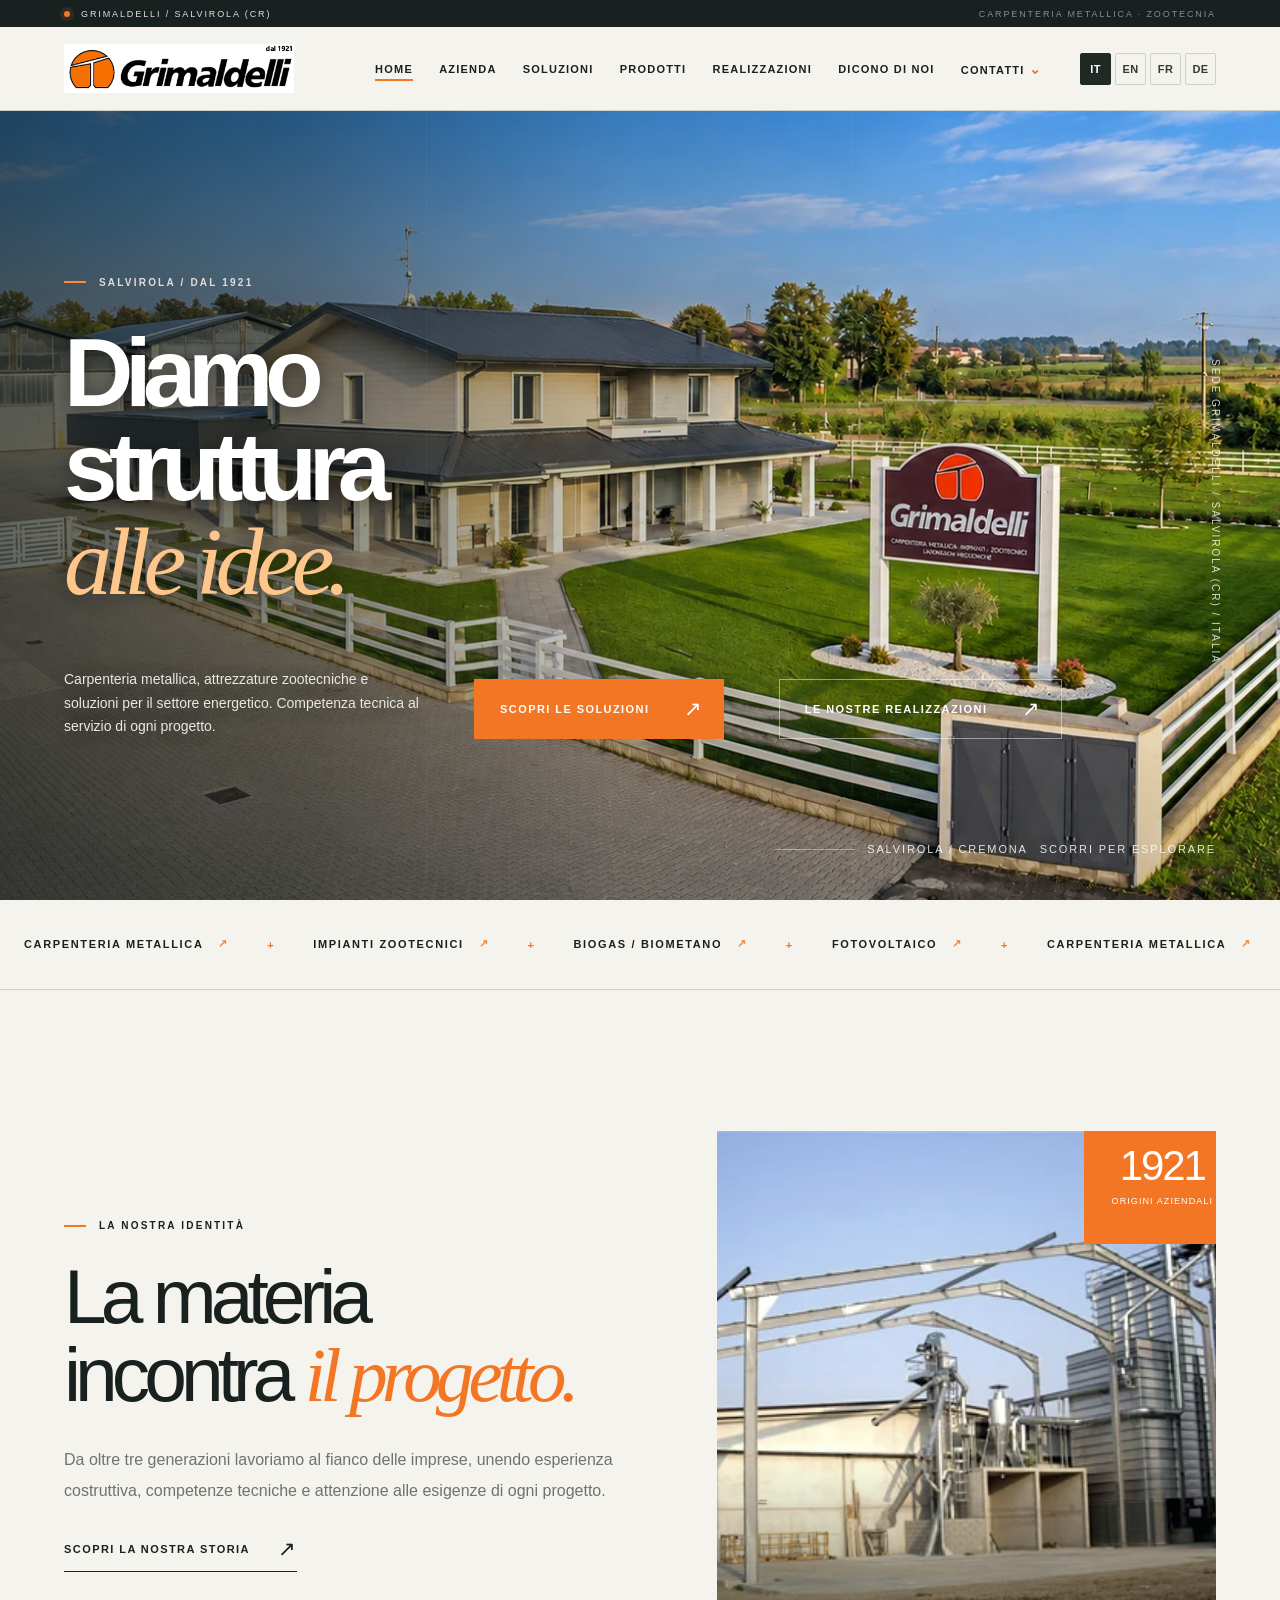
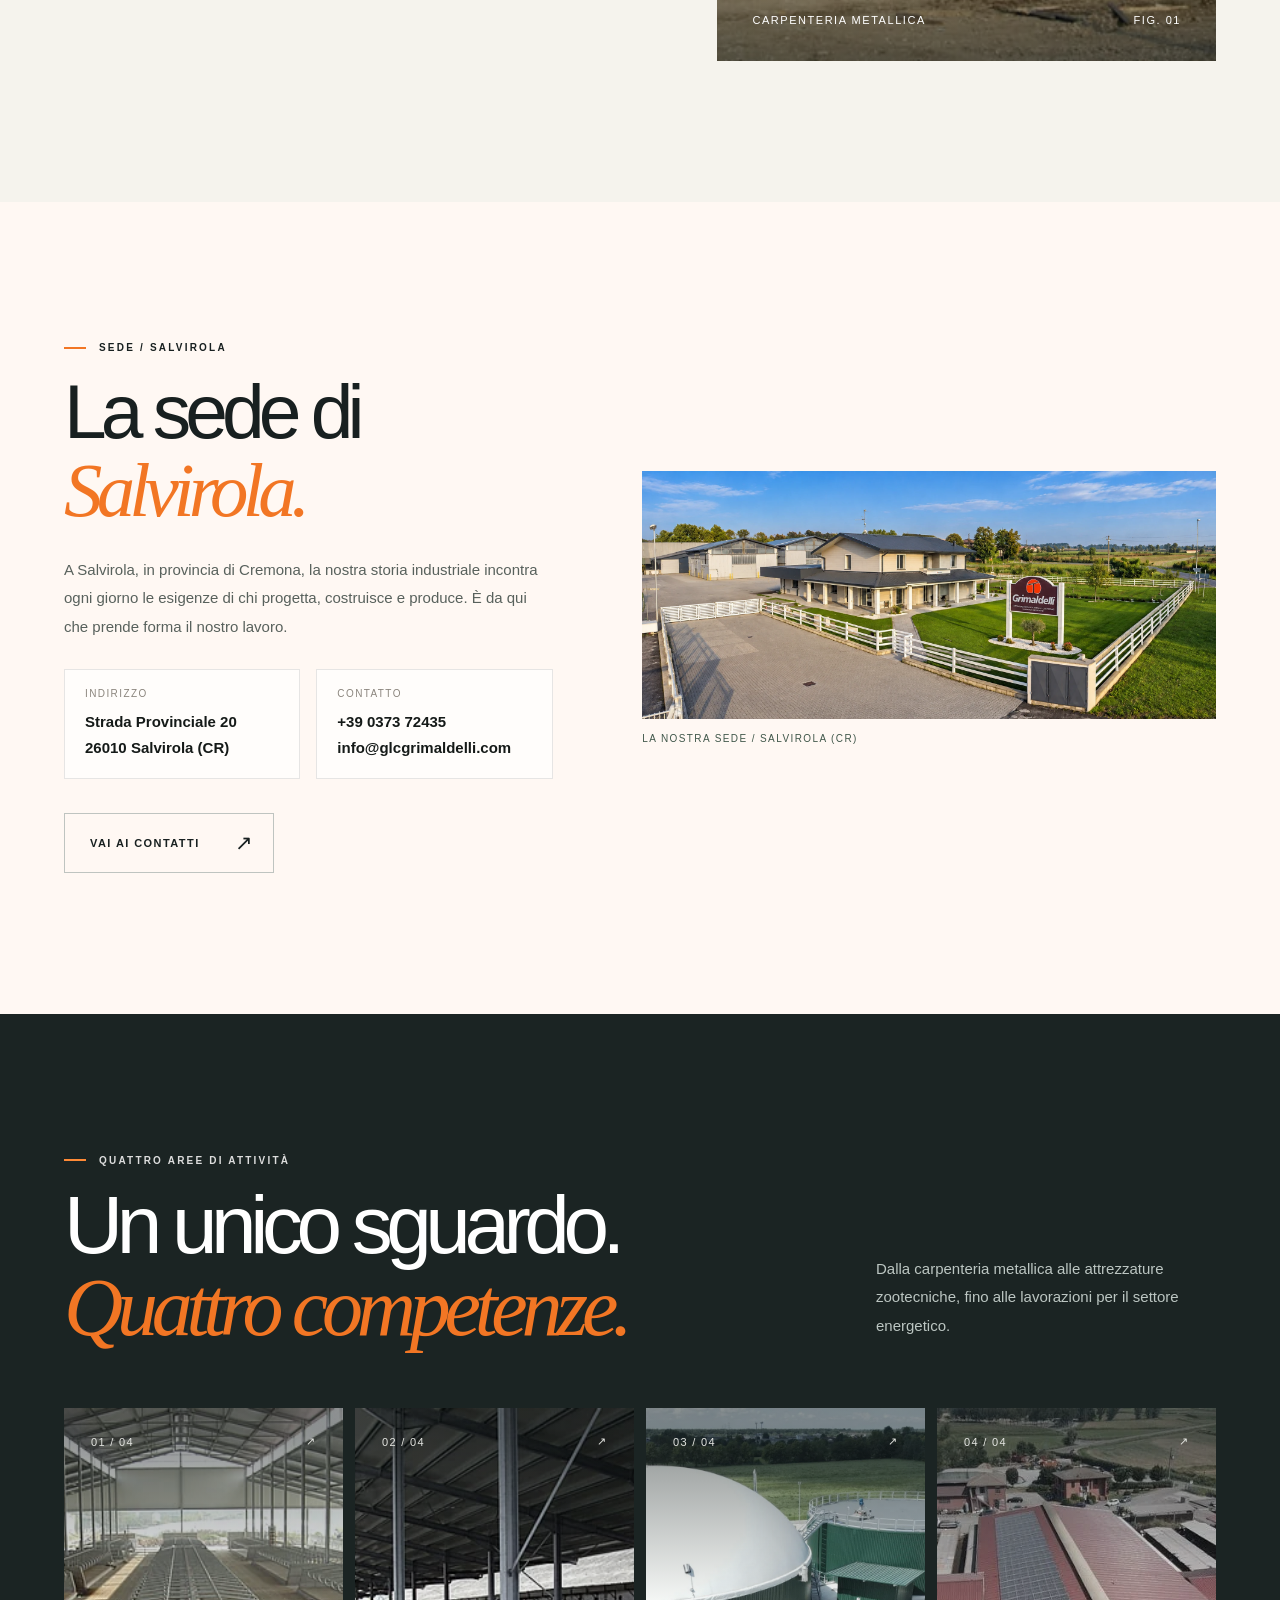
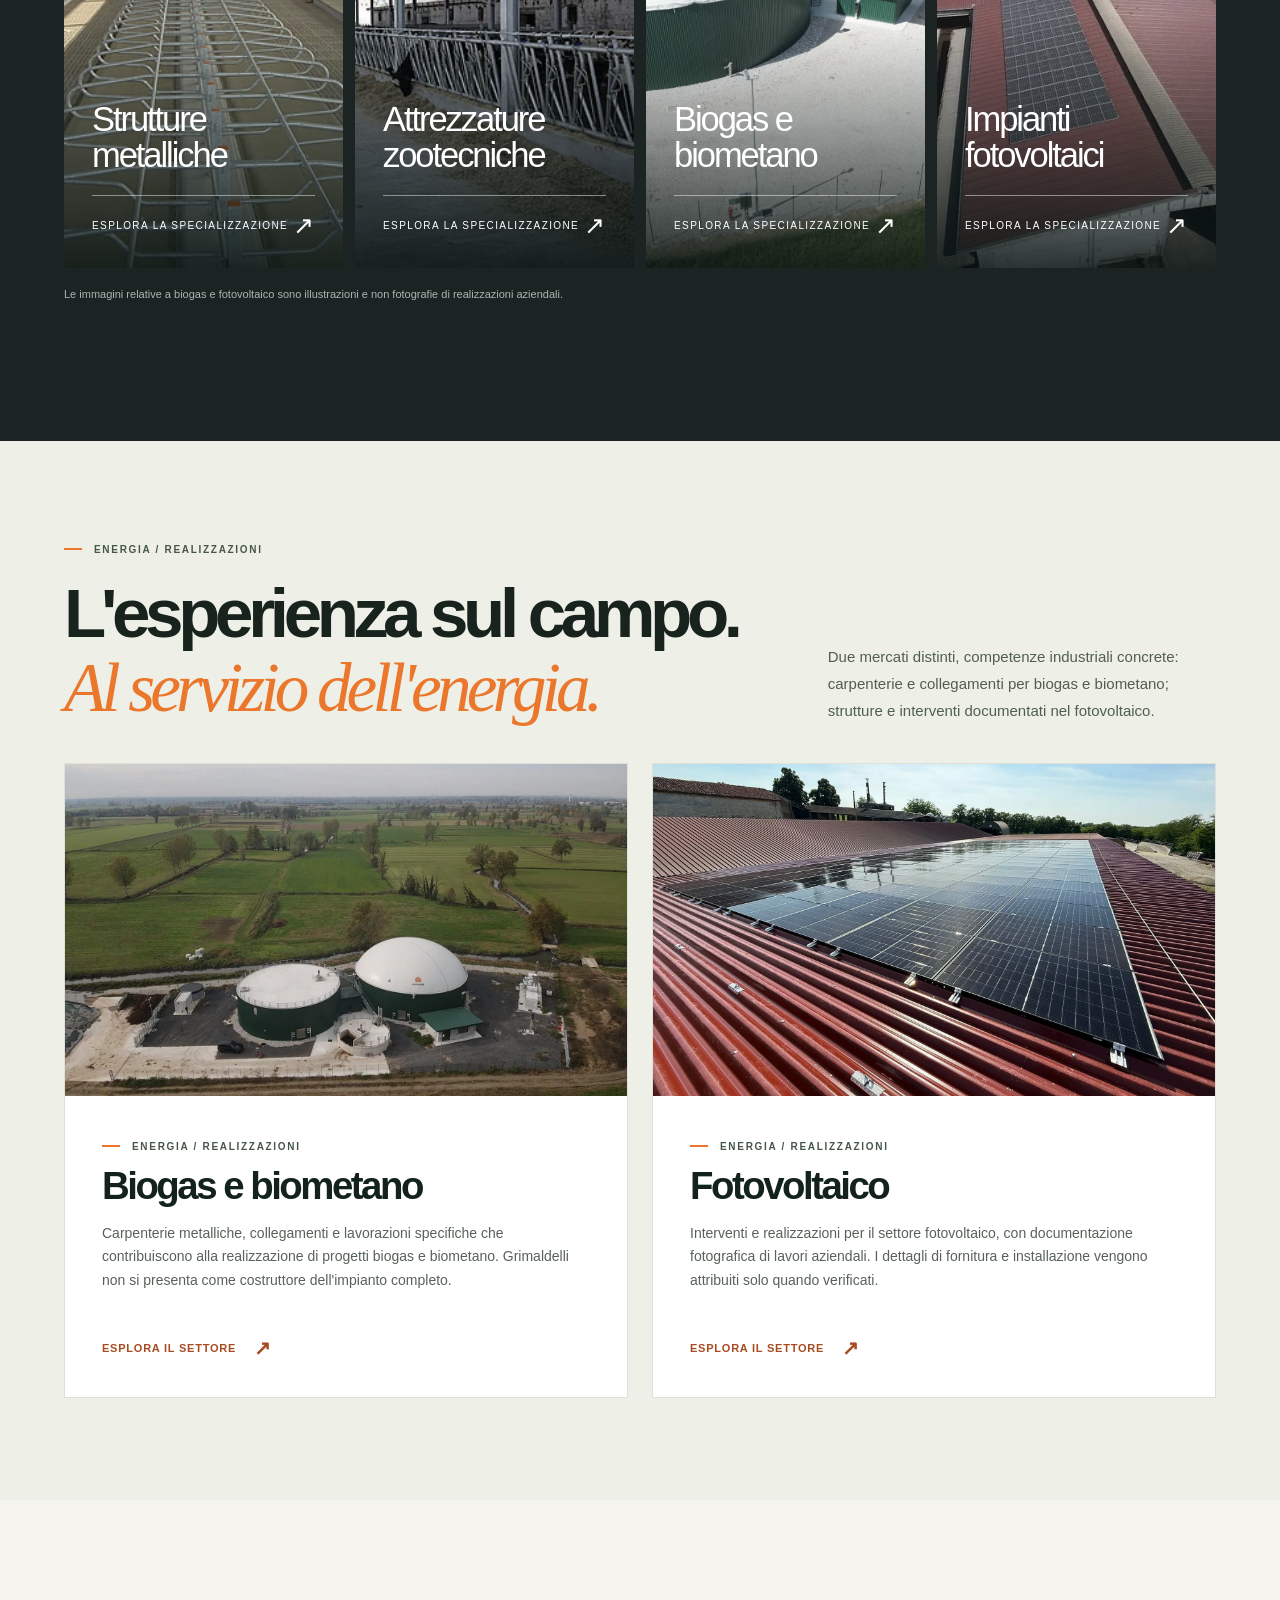
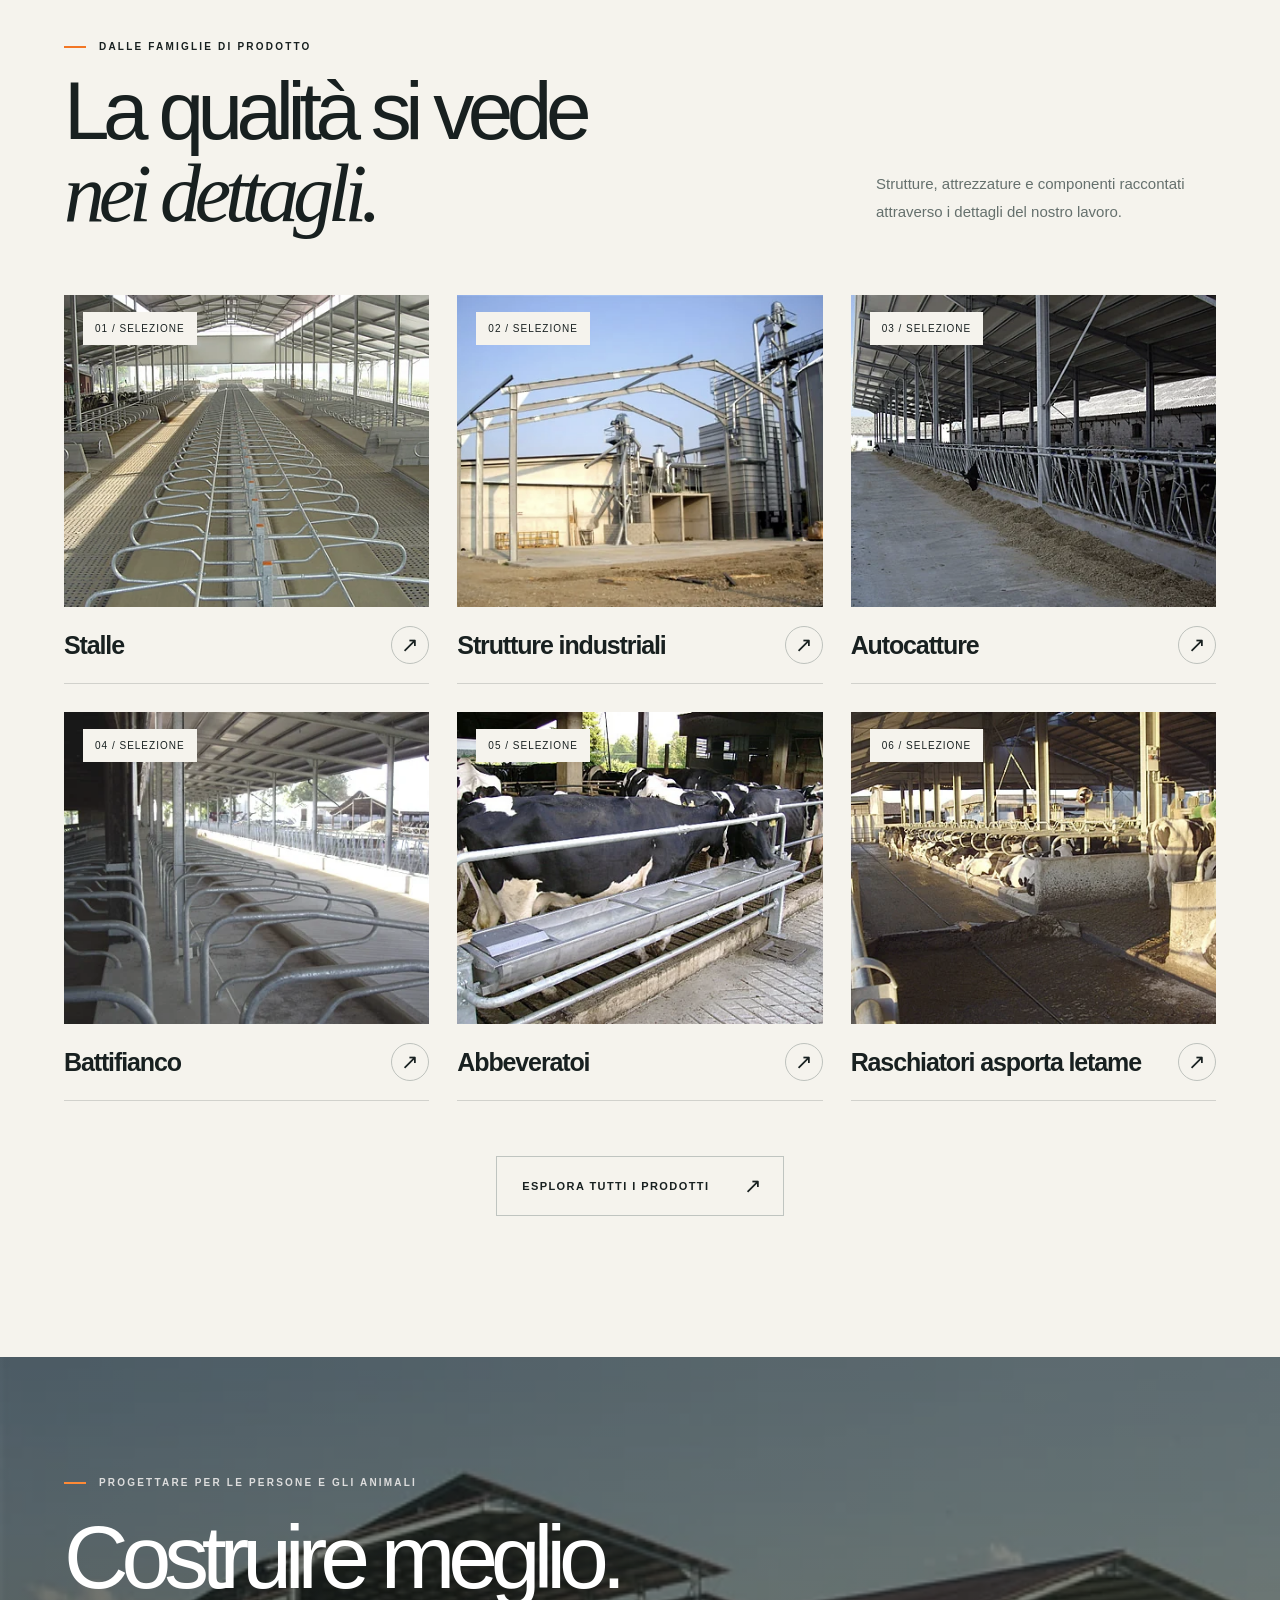
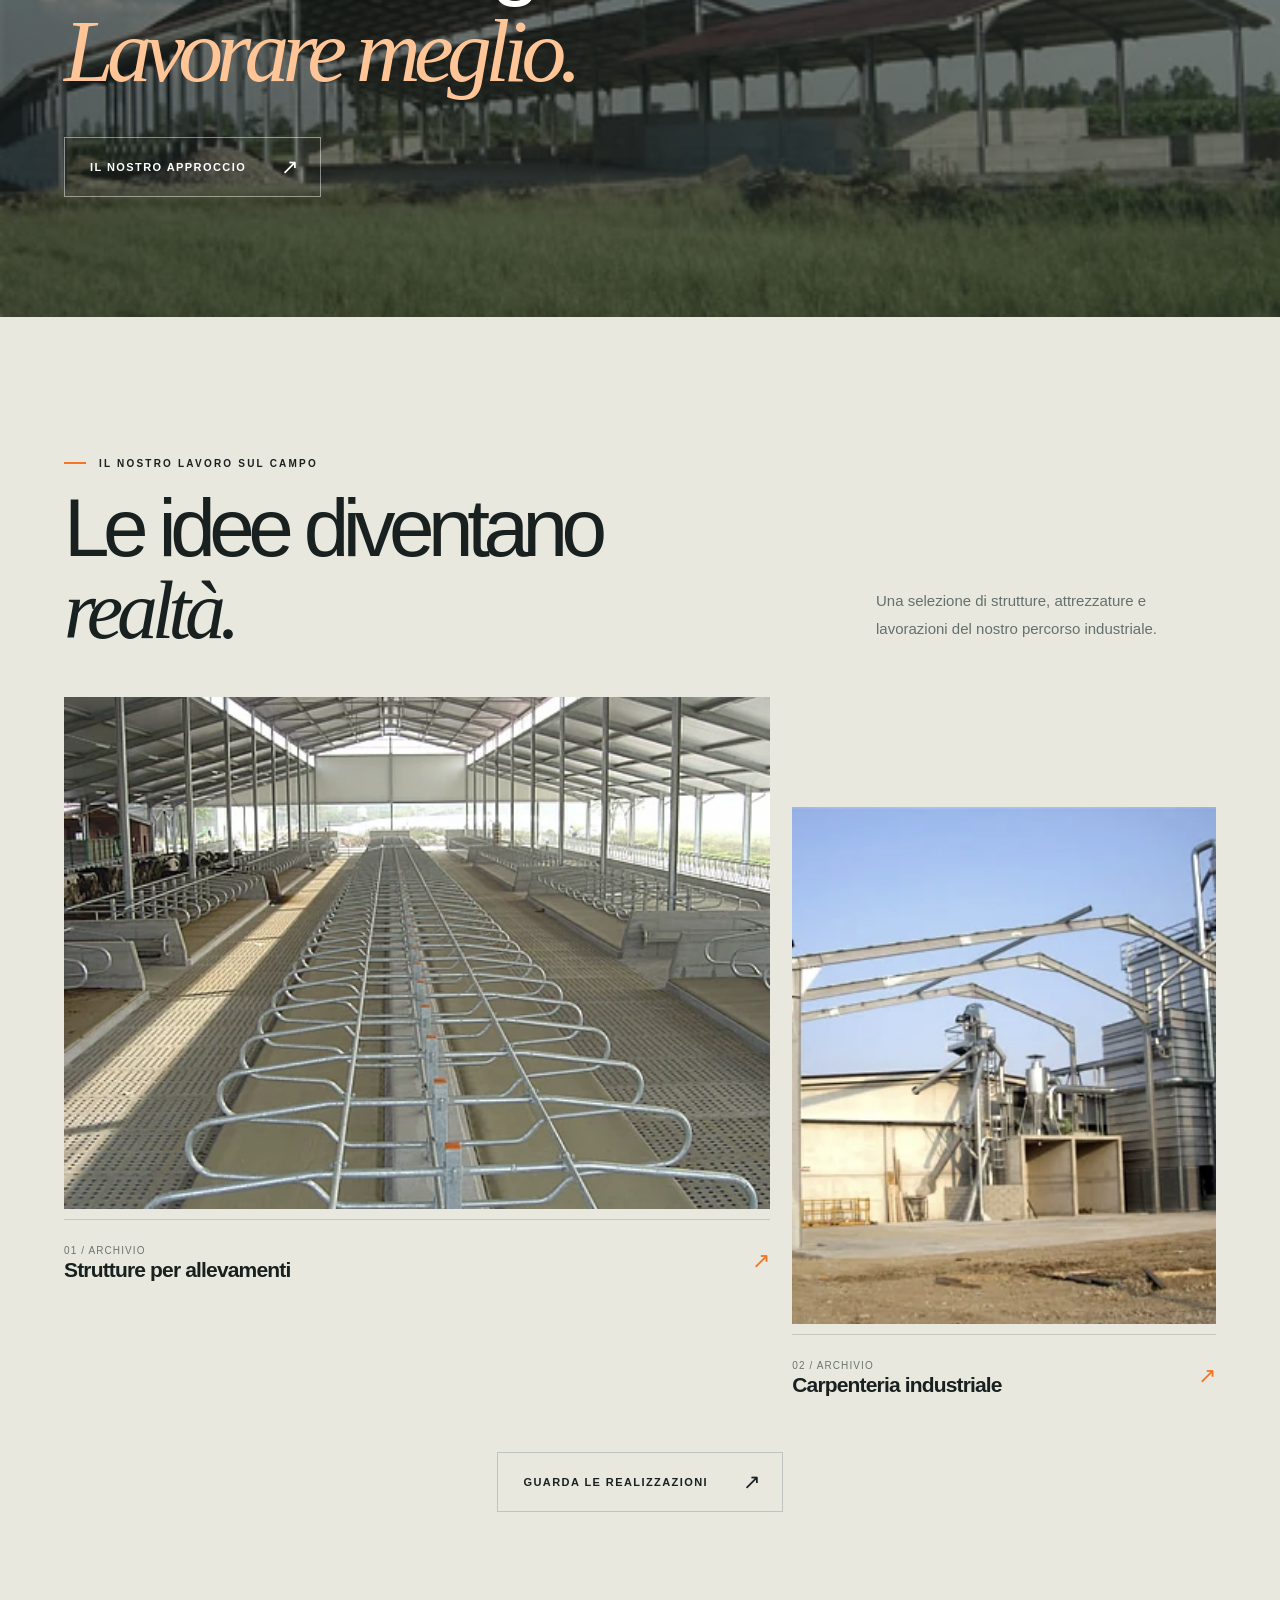
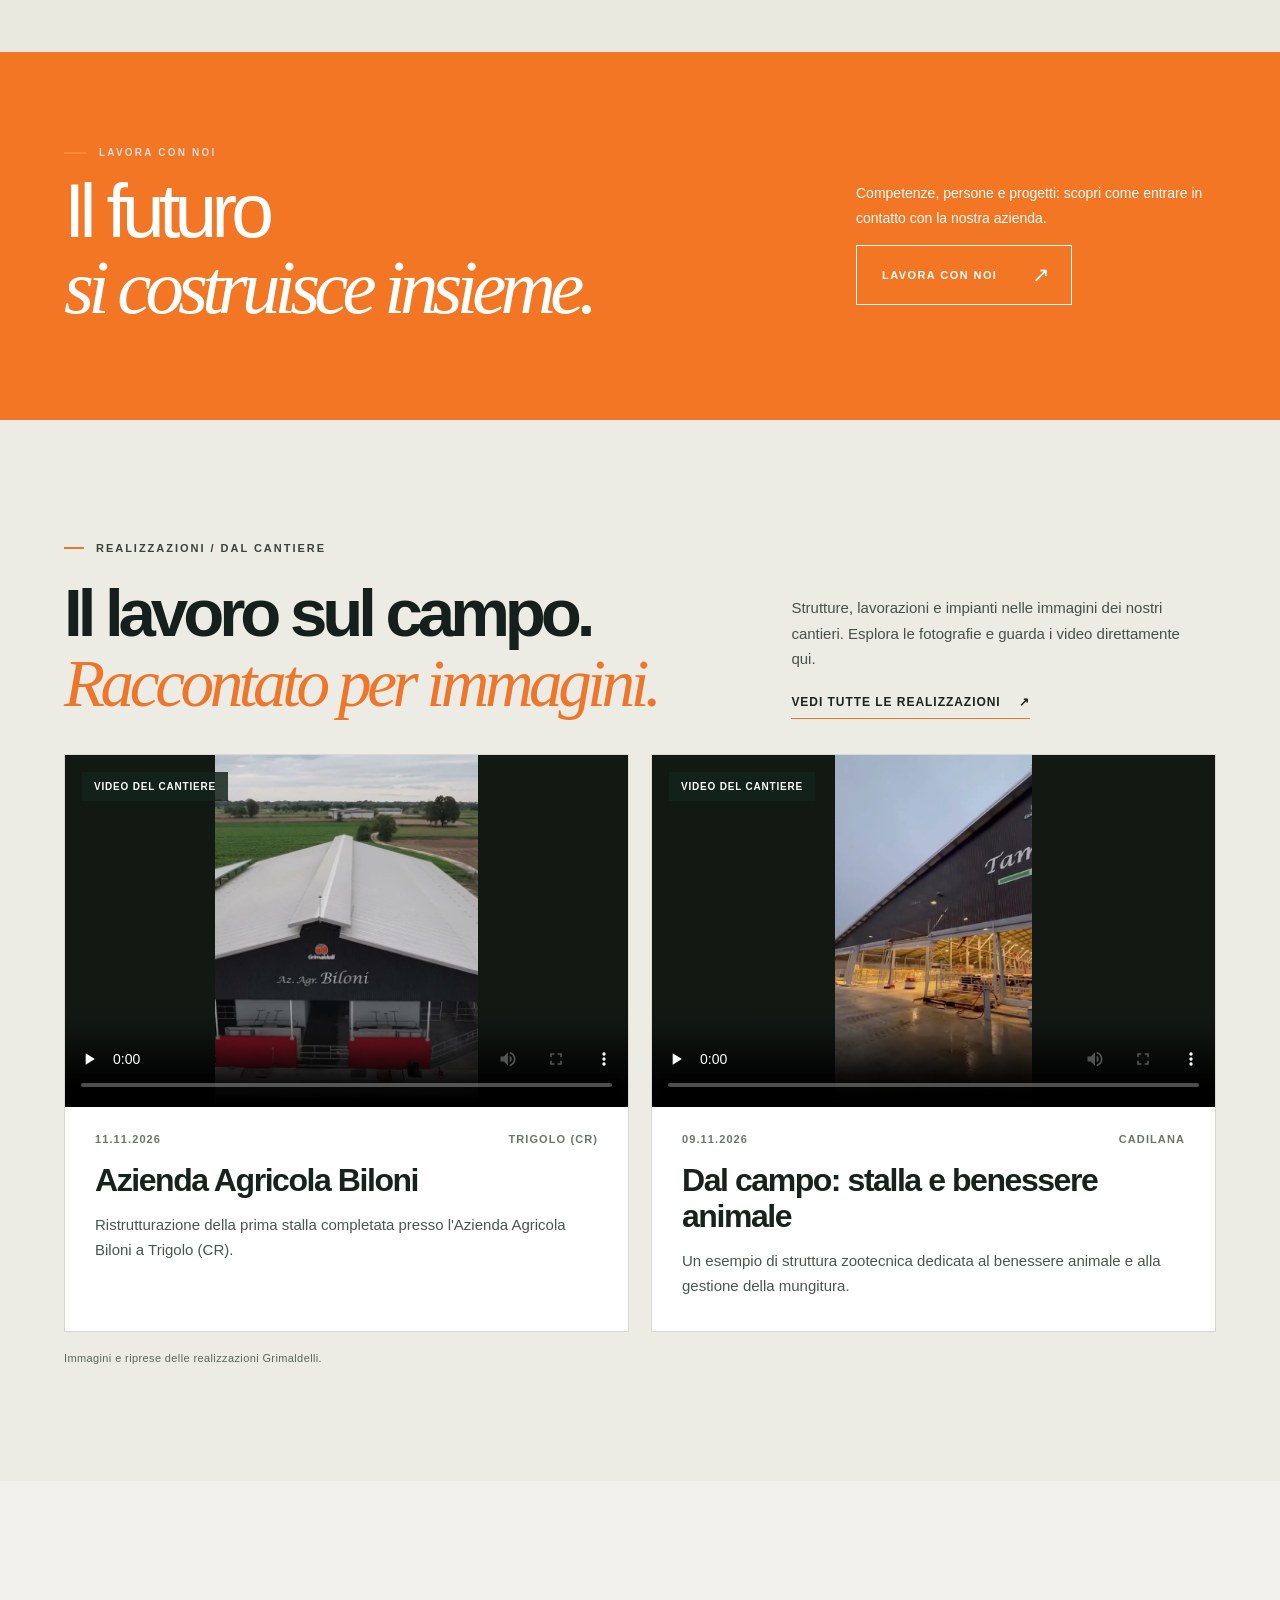
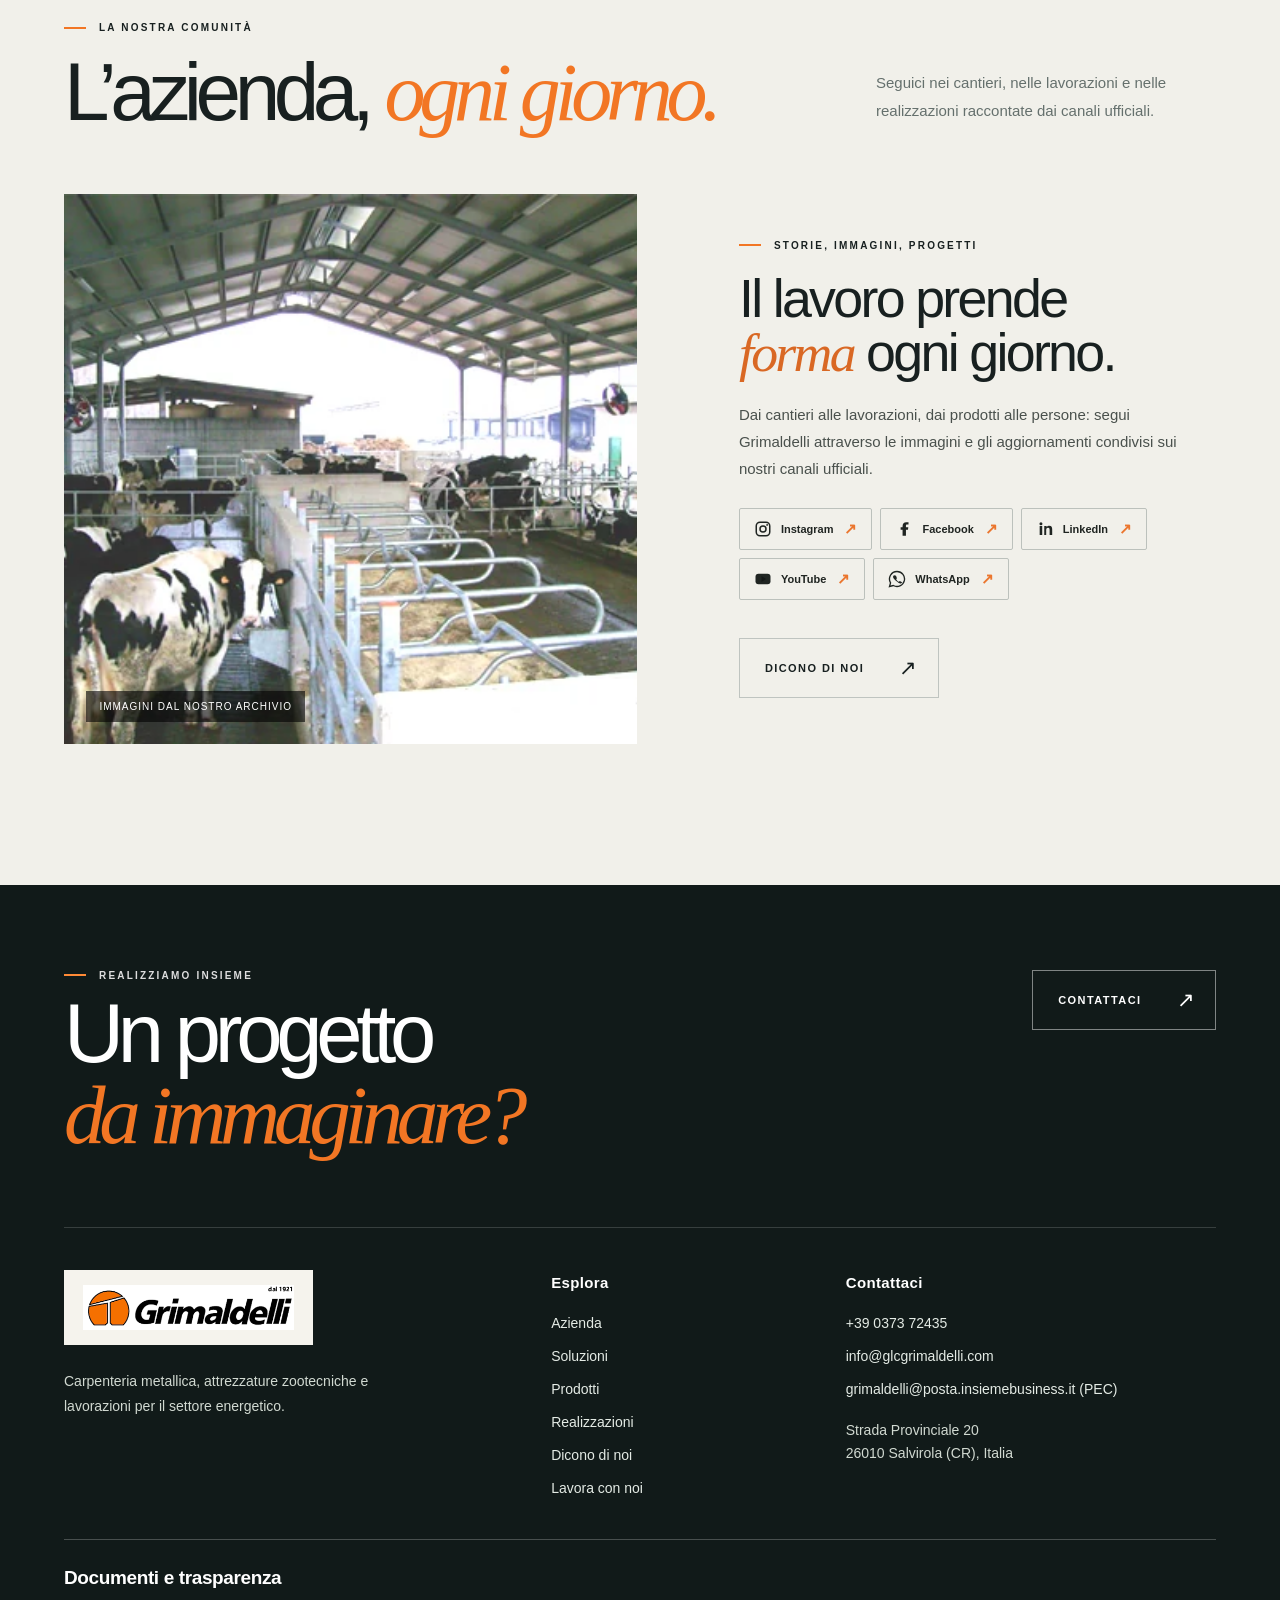
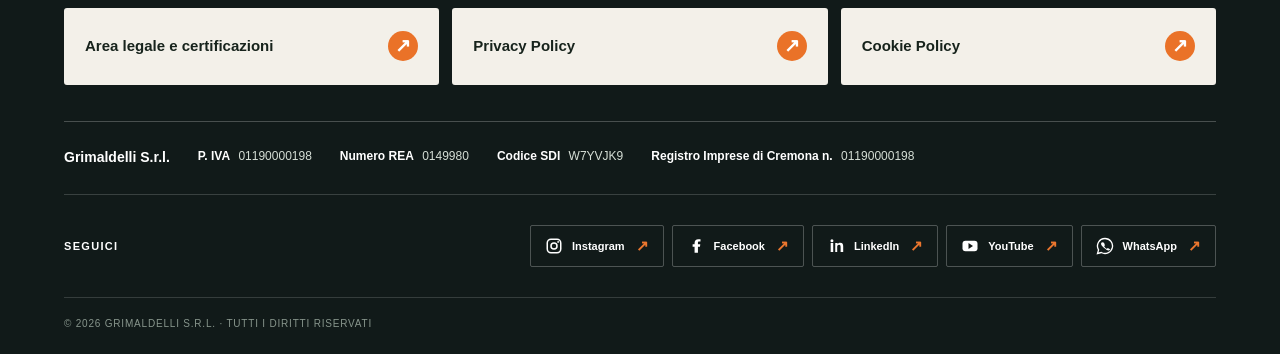
==== index.html @ c1630cbc "P10: use official round orange Grimaldelli mark as browser favicon" ====
<!doctype html>
<html lang="it">
<head>
  <meta charset="utf-8">
  <meta name="viewport" content="width=device-width,initial-scale=1">
  <meta name="theme-color" content="#141817">
  <meta name="referrer" content="strict-origin-when-cross-origin">
  <meta name="robots" content="noindex,nofollow,noarchive">
  <meta name="description" content="Grimaldelli: carpenteria metallica, attrezzature zootecniche e lavorazioni per il settore biogas e biometano.">
  <title>Grimaldelli | Soluzioni che prendono forma</title>
  <link rel="icon" type="image/x-icon" sizes="16x16" href="favicon.ico?v=p10-icona-20261113">
  <link rel="icon" type="image/png" sizes="32x32" href="assets/favicon-grimaldelli-32.png?v=p10-icona-20261113">
  <link rel="stylesheet" href="editorial.css?v=p10-sede-responsive-20261113">
  <link rel="stylesheet" href="press-editorial.css?v=p10-story-outro-20261113">
  <script defer src="site-data.js?v=p10-editorial-20261112"></script>
  <script defer src="site-locales.js?v=p10-products-energy-20261113"></script>
  <script defer src="product-locales.js?v=p10-lingue-20261112"></script>
  <script defer src="site-news-locales.js?v=p10-lingue-20261112"></script>
  <script defer src="site-press-parity.js?v=p10-press-parity-20261112"></script>
  <script defer src="site-i18n.js?v=p10-products-energy-20261113"></script>
  <script defer src="site-company-parity.js?v=p10-history-dates-20261113"></script>
  <script defer src="site-forms.js?v=p10-parity-20261112"></script>
  <script defer src="site-instagram.js?v=p10-gallery-hero-20261113-b"></script>
  <script defer src="site-energy.js?v=p10-gallery-hero-20261113-b"></script>
  <script defer src="site-marquee.js?v=p10-marquee-no-numbers-20261113"></script>
  <script defer src="site-projects.js?v=p10-gallery-hero-20261113-b"></script>
  <script defer src="site.js?v=p10-gallery-hero-20261113-b"></script>
</head>
<body>
  <div id="progress" class="scroll-progress" aria-hidden="true"></div>
  <div class="preview-label"><span class="preview-dot"></span><span>GRIMALDELLI / SALVIROLA (CR)</span><span class="preview-label-right">CARPENTERIA METALLICA · ZOOTECNIA</span></div>
  <header class="nav-shell" id="nav-shell">
    <div class="nav-inner">
      <a class="brand" href="#/" aria-label="Grimaldelli, pagina iniziale"><img src="assets/grimaldelli-logo-originale.png" alt="Grimaldelli" /></a>
      <nav class="nav-desktop" aria-label="Menu principale">
        <a href="#/" data-nav="/">Home</a>
        <a href="#/azienda" data-nav="/azienda">Azienda</a>
        <a href="#/soluzioni" data-nav="/soluzioni">Soluzioni</a>
        <a href="#/prodotti" data-nav="/prodotti">Prodotti</a>
        <a href="#/realizzazioni" data-nav="/realizzazioni">Realizzazioni</a>
        <a href="#/dicono-di-noi" data-nav="/dicono-di-noi">Dicono di noi</a>
        <div class="nav-drop"><a href="#/contatti" data-nav="/contatti">Contatti <span class="chevron">&#8964;</span></a><div class="drop-menu"><a href="#/contatti">Parla con noi</a><a href="#/lavora-con-noi">Lavora con noi</a></div></div>
      </nav>
      <div class="language-switcher" role="navigation" aria-label="Lingua / Language"><a data-lang="it" href="?lang=it#/" hreflang="it">IT</a><a data-lang="en" href="?lang=en#/" hreflang="en">EN</a><a data-lang="fr" href="?lang=fr#/" hreflang="fr">FR</a><a data-lang="de" href="?lang=de#/" hreflang="de">DE</a></div>
      <button class="nav-mobile-trigger" id="menu-toggle" aria-label="Apri menu" aria-expanded="false"><span></span><span></span></button>
    </div>
  </header>
  <div class="mobile-menu" id="mobile-menu" aria-hidden="true"><div class="mobile-menu-inner"><a href="#/">Home</a><a href="#/azienda">Azienda</a><a href="#/soluzioni">Soluzioni</a><a href="#/prodotti">Prodotti</a><a href="#/realizzazioni">Realizzazioni</a><a href="#/dicono-di-noi">Dicono di noi</a><a href="#/contatti">Contatti</a><a href="#/lavora-con-noi">Lavora con noi <span>&#8599;</span></a><p>GRIMALDELLI / DAL 1921</p></div></div>
  <div class="route-mask" id="route-mask" aria-hidden="true"></div>
  <main id="app" tabindex="-1"></main>
  <footer id="site-footer"></footer>
  <div class="lightbox" id="lightbox" role="dialog" aria-modal="true" aria-label="Galleria fotografica" aria-hidden="true"><button class="lightbox-close" aria-label="Chiudi galleria">&#10005;</button><button type="button" id="lightbox-mode" class="lightbox-mode" aria-pressed="false">Mostra foto intera</button><button class="lightbox-prev" aria-label="Foto precedente">&#8592;</button><figure><img id="lightbox-img" alt=""><figcaption id="lightbox-caption"></figcaption></figure><button class="lightbox-next" aria-label="Foto successiva">&#8594;</button></div>
</body>
</html>
---- editorial.css ----
:root{--paper:#f5f3ed;--paper-dark:#e8e8de;--ink:#182020;--muted:#6c7470;--orange:#f27624;--line:rgba(24,32,32,.16);--white:#fff;--ease:cubic-bezier(.22,1,.36,1);--max:1536px;--edge:clamp(22px,5vw,95px)}
*{box-sizing:border-box}html{scroll-behavior:smooth}body{margin:0;font-family:"Inter","Segoe UI","Helvetica Neue",Arial,sans-serif;background:var(--paper);color:var(--ink);-webkit-font-smoothing:antialiased}button,input,textarea,select{font:inherit}a{color:inherit;text-decoration:none}button{cursor:pointer}img{max-width:100%;display:block}::selection{background:var(--orange);color:#fff}a:focus-visible,button:focus-visible,input:focus-visible,select:focus-visible,textarea:focus-visible{outline:3px solid var(--orange);outline-offset:3px}main{min-height:60vh;overflow:hidden}.section-container{max-width:var(--max);padding:0 var(--edge);margin:0 auto}.scroll-progress{position:fixed;top:0;left:0;height:2px;background:var(--orange);z-index:1000;width:0;transition:width .08s linear}.preview-label{height:27px;background:var(--ink);color:#dfe2df;font-size:9px;letter-spacing:.21em;display:flex;align-items:center;gap:11px;padding:0 var(--edge)}.preview-dot{width:6px;height:6px;background:var(--orange);border-radius:50%;box-shadow:0 0 0 4px #f2762420}.preview-label-right{margin-left:auto;opacity:.56}.nav-shell{height:84px;background:rgba(245,243,237,.97);position:sticky;top:0;z-index:400;border-bottom:1px solid var(--line);backdrop-filter:blur(25px)}.nav-inner{max-width:var(--max);height:100%;padding:0 var(--edge);margin:auto;display:flex;align-items:center;justify-content:space-between;gap:30px}.brand{display:flex;align-items:center;flex:0 0 auto}.brand img{width:clamp(180px,18vw,247px);height:auto}.nav-desktop{display:flex;align-items:center;gap:clamp(13px,2.05vw,31px);margin-left:auto}.nav-desktop>a,.nav-drop>a{font-size:11px;text-transform:uppercase;font-weight:700;letter-spacing:.11em;position:relative;padding:20px 0;white-space:nowrap}.nav-desktop>a::after,.nav-drop>a::after{content:"";position:absolute;bottom:14px;left:0;width:0;height:2px;background:var(--orange);transition:width .4s var(--ease)}.nav-desktop a:hover::after,.nav-desktop a.active::after{width:100%}.chevron{color:var(--orange);font-size:14px}.nav-drop{position:relative}.drop-menu{position:absolute;top:100%;right:-20px;width:214px;background:#fff;box-shadow:0 24px 54px #0002;padding:13px;display:grid;gap:4px;opacity:0;pointer-events:none;transform:translateY(8px);transition:transform .3s,opacity .3s}.drop-menu a{font-size:12px;letter-spacing:.03em;padding:13px;background:transparent;transition:background .2s}.drop-menu a:hover{background:var(--paper)}.nav-drop:hover .drop-menu,.nav-drop:focus-within .drop-menu{opacity:1;pointer-events:auto;transform:none}.nav-talk{display:flex;align-items:center;gap:18px;font-size:11px;text-transform:uppercase;letter-spacing:.07em;font-weight:700;white-space:nowrap;margin-left:10px}.nav-arrow{height:37px;width:37px;border-radius:50%;display:grid;place-items:center;background:var(--orange);color:#fff;font-size:19px;transition:transform .35s var(--ease)}.nav-talk:hover .nav-arrow{transform:rotate(45deg)}.nav-mobile-trigger{display:none;position:relative;border:0;background:none;width:44px;height:44px;align-items:center;justify-content:center;flex-direction:column;gap:7px}.nav-mobile-trigger span{width:25px;height:2px;background:var(--ink);transition:transform .35s}.mobile-menu{position:fixed;z-index:390;inset:110px 0 0;background:var(--paper);transform:translateX(110%);transition:transform .65s var(--ease)}.mobile-menu.is-open{transform:none}.mobile-menu-inner{padding:6vh var(--edge);display:flex;flex-direction:column;gap:3vh}.mobile-menu-inner>a{font-size:clamp(26px,6.5vw,50px);font-weight:650;letter-spacing:-.04em;border-bottom:1px solid var(--line);padding-bottom:12px}.mobile-menu-inner>a span{color:var(--orange)}.mobile-menu p{font-size:11px;letter-spacing:.16em;color:var(--muted)}.route-mask{position:fixed;z-index:360;inset:0;pointer-events:none;background:var(--orange);transform:scaleY(0);transform-origin:bottom;transition:transform .45s var(--ease)}.route-mask.active{transform:scaleY(1);transform-origin:top}
.eyebrow{display:flex;align-items:center;gap:13px;font-size:10px;letter-spacing:.22em;font-weight:700;text-transform:uppercase}.eyebrow:before{content:"";height:2px;width:22px;background:var(--orange)}.eyebrow.on-dark{color:#ddd}.eyebrow.on-dark:before{background:#ff8a36}.serif{font-family:Georgia,"Times New Roman",serif;font-style:italic;font-weight:400;letter-spacing:-.075em}.accent{color:var(--orange)}.button-primary,.button-ghost,.button-outline{display:inline-flex;align-items:center;gap:35px;font-size:11px;font-weight:750;text-transform:uppercase;letter-spacing:.13em;padding:17px 19px 17px 25px;border:1px solid transparent;transition:background .35s,transform .35s,border-color .35s,color .35s;white-space:nowrap}.button-primary{background:var(--orange);color:white}.button-primary:hover{background:#c95609;transform:translateY(-3px)}.button-outline{border-color:#bfc4c0;color:var(--ink)}.button-outline:hover{background:var(--ink);color:white}.button-ghost{border-color:#fff7;color:#fff}.button-ghost:hover{background:white;color:var(--ink)}.button-primary .circ,.button-ghost .circ,.button-outline .circ{font-size:21px;font-weight:300}.text-link{display:inline-flex;gap:28px;align-items:center;text-transform:uppercase;letter-spacing:.13em;font-size:11px;font-weight:750;border-bottom:1px solid var(--ink);padding-bottom:10px;transition:gap .35s var(--ease)}.text-link:hover{gap:40px}.text-link span{font-size:21px;font-weight:300}.reveal{opacity:0;transform:translateY(35px);transition:opacity .9s var(--ease),transform 1s var(--ease)}.reveal.visible{opacity:1;transform:none}.delay-1{transition-delay:.1s}.delay-2{transition-delay:.2s}.delay-3{transition-delay:.3s}.mask-text{overflow:hidden;display:block}.mask-text>span{display:block;transform:translateY(110%);animation:riseText 1.3s var(--ease) forwards}.mask-text:nth-child(2)>span{animation-delay:.1s}.mask-text:nth-child(3)>span{animation-delay:.22s}@keyframes riseText{to{transform:translateY(0)}}
.hero{min-height:min(830px,calc(100svh - 111px));background:#182121;color:#fff;position:relative;display:grid;grid-template-columns:1fr;overflow:hidden}.hero-image{position:absolute;inset:0 0 0 27%;width:73%;height:100%;object-fit:cover;object-position:center;filter:saturate(.75) contrast(1.05);opacity:.79;transform:scale(1.04);animation:heroZoom 14s linear alternate infinite}.hero-shade{position:absolute;inset:0;background:linear-gradient(90deg,#141a1b 1%,#141a1bef 25%,#141a1bb2 49%,#141a1b38 86%),linear-gradient(0deg,#111c1c6a,transparent 35%)}@keyframes heroZoom{to{transform:scale(1.17)}}.hero-grid{position:absolute;inset:0;opacity:.13;background-image:linear-gradient(90deg,transparent calc(33.33% - 1px),#fff4 calc(33.33% - 1px),#fff4 33.33%,transparent 33.33%),linear-gradient(90deg,transparent calc(66.66% - 1px),#fff4 calc(66.66% - 1px),#fff4 66.66%,transparent 66.66%)}.hero-content{position:relative;z-index:1;max-width:var(--max);width:100%;margin:auto;padding:clamp(65px,10vh,105px) var(--edge) 85px;display:flex;flex-direction:column;align-items:flex-start}.hero-pre{margin:0 0 4.5vh;color:#e7e8df}.hero h1{font-size:clamp(65px,8.3vw,151px);line-height:.94;letter-spacing:-.088em;font-weight:550;margin:0 0 34px;max-width:1000px}.hero h1 .serif{color:#ffc68c}.hero-bottom{display:flex;gap:55px;align-items:end;margin-top:clamp(15px,3vh,45px)}.hero-bottom p{font-size:14px;max-width:345px;line-height:1.7;color:#e7e9e5;margin:0}.hero-counter{position:absolute;right:var(--edge);bottom:45px;display:flex;gap:12px;align-items:center;font-size:11px;letter-spacing:.17em;opacity:.85}.hero-counter::before{content:"";width:80px;height:1px;background:#fff7}.hero-side{position:absolute;right:var(--edge);top:50%;transform:rotate(90deg) translateX(50%);transform-origin:right center;font-size:10px;letter-spacing:.2em;opacity:.8}.marquee-strap{height:66px;border-bottom:1px solid var(--line);display:flex;align-items:center;justify-content:center;gap:0;background:var(--paper);overflow:hidden}.marquee-track{display:flex;align-items:center;gap:50px;white-space:nowrap;min-width:max-content;animation:marquee 28s linear infinite}.marquee-track span{font-size:11px;letter-spacing:.15em;font-weight:650;text-transform:uppercase}.marquee-track b{font-size:22px;color:var(--orange);font-weight:400}@keyframes marquee{to{transform:translateX(-50%)}}
.section{padding:clamp(84px,11vw,176px) 0}.section-top{display:flex;align-items:end;justify-content:space-between;gap:50px;margin-bottom:60px}.section-top h2,.typographic h2{font-size:clamp(45px,6.4vw,103px);line-height:1;letter-spacing:-.079em;font-weight:540;margin:18px 0 0}.section-top .section-lead{font-size:15px;line-height:1.9;color:#65706d;max-width:340px;margin:0 0 8px}.intro-section{background:var(--paper)}.intro-layout{display:grid;grid-template-columns:1.05fr .95fr;gap:8vw;align-items:center}.intro-copy h2{font-size:clamp(50px,6vw,102px);line-height:1.01;font-weight:530;letter-spacing:-.078em;margin:27px 0 30px}.intro-copy>p{font-size:16px;line-height:1.95;color:var(--muted);max-width:590px;margin:0 0 30px}.intro-image{position:relative;min-height:530px;overflow:hidden}.intro-image img{width:100%;height:100%;position:absolute;inset:0;object-fit:cover;transition:transform 1.2s var(--ease);filter:saturate(.72)}.intro-image:hover img{transform:scale(1.05)}.intro-image:after{content:"";position:absolute;inset:0;background:linear-gradient(transparent 62%,#0b141488)}.intro-image-label{position:absolute;z-index:2;bottom:35px;left:35px;color:white;display:flex;justify-content:space-between;right:35px;align-items:center;font-size:11px;letter-spacing:.14em}.intro-index{position:absolute;top:-25px;right:-25px;background:var(--orange);color:white;padding:36px 28px;z-index:3;text-align:center}.intro-index b{font-size:42px;display:block;font-weight:500;letter-spacing:-.05em}.intro-index small{font-size:9px;letter-spacing:.12em;text-transform:uppercase}
.solutions-section{background:#1b2423;color:#fff}.solutions-section .section-top .section-lead{color:#bcc6c2}.solutions-grid{display:grid;grid-template-columns:repeat(4,1fr);gap:12px}.solution-card{position:relative;min-height:460px;display:flex;flex-direction:column;justify-content:space-between;overflow:hidden;background:#293534;isolation:isolate}.solution-card img{position:absolute;inset:0;width:100%;height:100%;object-fit:cover;filter:saturate(.7);transition:transform 1s var(--ease),filter 1s var(--ease);z-index:-2}.solution-card:hover img{transform:scale(1.12);filter:saturate(1)}.solution-card::before{position:absolute;content:"";inset:0;background:linear-gradient(180deg,#08101175 5%,transparent 45%,#071110d9 100%);z-index:-1}.solution-card .solution-top{display:flex;align-items:center;justify-content:space-between;padding:27px;font-size:11px;letter-spacing:.12em;color:#e4e5e1}.solution-card .solution-content{padding:28px}.solution-card h3{font-size:clamp(26px,2.7vw,46px);font-weight:520;line-height:1.03;letter-spacing:-.06em;margin:0 0 22px}.solution-card .solution-cta{display:flex;align-items:center;justify-content:space-between;border-top:1px solid #ffffff75;padding-top:15px;font-size:10px;letter-spacing:.14em;text-transform:uppercase}.solution-card .solution-cta b{font-size:25px;font-weight:300;transition:transform .4s}.solution-card:hover .solution-cta b{transform:translate(5px,-5px)}.solutions-section .footnote{margin-top:20px;font-size:11px;color:#aab6b0}
.feature-section{background:var(--paper)}.feature-grid{display:grid;grid-template-columns:repeat(3,minmax(0,1fr));gap:28px}.feature-tile{position:relative;display:block}.feature-image{aspect-ratio:1.17;overflow:hidden;background:#d5d9d1;position:relative}.feature-image img{width:100%;height:100%;object-fit:cover;transition:transform 1.1s var(--ease);filter:saturate(.8)}.feature-tile:hover img{transform:scale(1.08)}.tile-number{position:absolute;top:17px;left:19px;background:var(--paper);padding:11px 12px;font-size:10px;letter-spacing:.1em}.feature-title{display:flex;justify-content:space-between;align-items:center;border-bottom:1px solid var(--line);padding:19px 0;gap:15px}.feature-title h3{font-size:25px;letter-spacing:-.045em;font-weight:550;margin:0}.feature-title span{width:38px;height:38px;border:1px solid #bec2bd;border-radius:50%;display:grid;place-items:center;font-size:21px;transition:background .3s,color .3s,transform .3s}.feature-tile:hover .feature-title span{background:var(--orange);color:white;border-color:var(--orange);transform:rotate(45deg)}.more-row{margin-top:55px;display:flex;justify-content:center}
.editorial-band{min-height:560px;color:white;position:relative;display:flex;align-items:center;background:#1c2525;overflow:hidden}.editorial-band>img{position:absolute;inset:0;height:100%;width:100%;object-fit:cover;filter:saturate(.58);opacity:.45}.editorial-band:before{content:"";position:absolute;inset:0;background:linear-gradient(90deg,#141b1bf4,#141b1b7a)}.editorial-band .section-container{position:relative;width:100%;padding-top:80px;padding-bottom:80px}.editorial-band h2{font-size:clamp(48px,7vw,114px);line-height:1.03;letter-spacing:-.08em;font-weight:520;max-width:980px;margin:23px 0 40px}.editorial-band .serif{color:#ffc596}
.projects-section{background:var(--paper-dark)}.projects-grid{display:grid;grid-template-columns:1.25fr .75fr;gap:22px;align-items:start}.project-item{position:relative;display:block}.project-item .photo{aspect-ratio:1.38;overflow:hidden}.project-item:nth-child(2){margin-top:110px}.project-item:nth-child(2) .photo{aspect-ratio:.82}.project-item img{width:100%;height:100%;object-fit:cover;transition:transform 1.2s var(--ease);filter:saturate(.78)}.project-item:hover img{transform:scale(1.06)}.project-title{display:flex;align-items:center;justify-content:space-between;padding-top:20px;border-top:1px solid var(--line);margin-top:10px}.project-title h3{font-weight:550;margin:0;font-size:21px;letter-spacing:-.04em}.project-title small{font-size:10px;color:var(--muted);letter-spacing:.11em;text-transform:uppercase}.project-title .project-icon{font-size:22px;color:var(--orange)}.projects-section .section-top{margin-bottom:45px}
.career-teaser{background:var(--orange);color:#fff;padding:95px 0}.career-teaser-inner{display:flex;align-items:center;justify-content:space-between;gap:40px}.career-teaser h2{font-size:clamp(48px,6vw,92px);line-height:.98;letter-spacing:-.075em;font-weight:500;margin:15px 0 0}.career-teaser p{max-width:360px;line-height:1.8;font-size:14px}.career-teaser .button-ghost{border-color:white;color:white}.career-teaser .button-ghost:hover{background:white;color:var(--orange)}
.page-hero{background:#1c2424;color:white;min-height:400px;padding:clamp(90px,10vw,145px) 0 70px;position:relative;overflow:hidden}.page-hero.photo{min-height:520px}.page-hero img{position:absolute;inset:0;width:100%;height:100%;object-fit:cover;opacity:.3;filter:saturate(.55)}.page-hero:after{position:absolute;content:"";inset:0;background:linear-gradient(90deg,#131b1bee,#131b1b38)}.page-hero .section-container{position:relative;z-index:2}.page-hero h1{font-size:clamp(62px,9vw,150px);letter-spacing:-.087em;line-height:.94;font-weight:530;margin:22px 0 27px;max-width:1150px}.page-hero p{color:#cbd1ce;max-width:650px;line-height:1.85;font-size:15px}.page-hero .page-index{position:absolute;right:var(--edge);bottom:45px;color:#ffc08f;font-size:10px;letter-spacing:.16em}
.solution-detail{padding:95px 0}.detail-hero{display:grid;grid-template-columns:1fr 1fr;gap:7vw;align-items:center}.detail-hero img{aspect-ratio:1.2;object-fit:cover;width:100%;filter:saturate(.8)}.detail-hero h2{font-size:clamp(43px,5vw,75px);line-height:1.04;letter-spacing:-.075em;font-weight:540}.detail-hero p{line-height:1.9;color:var(--muted);font-size:15px}.detail-copy{padding:45px 0;border-top:1px solid var(--line);margin-top:45px}.detail-copy h3{font-size:13px;letter-spacing:.14em;text-transform:uppercase}.details-grid{display:grid;grid-template-columns:repeat(3,1fr);gap:22px;margin:40px 0}.gallery-photo{border:0;padding:0;background:transparent;text-align:left;cursor:zoom-in}.gallery-photo img{width:100%;aspect-ratio:1.15;object-fit:cover;transition:filter .3s}.gallery-photo:hover img{filter:brightness(.8)}.gallery-photo figcaption{margin-top:10px;font-size:12px;color:var(--muted)}
.filterbar{padding:35px 0 20px;display:flex;align-items:center;gap:15px;flex-wrap:wrap;justify-content:space-between}.filter-pills{display:flex;flex-wrap:wrap;gap:8px}.filter-pill{border:1px solid #c7cac4;padding:12px 15px;background:transparent;text-transform:uppercase;letter-spacing:.09em;font-size:10px;font-weight:700;transition:background .3s}.filter-pill.active,.filter-pill:hover{background:var(--ink);color:#fff;border-color:var(--ink)}.search-field{width:260px;border:0;border-bottom:1px solid #929b93;padding:12px 5px;background:transparent;color:var(--ink);font-size:13px;outline:none}.catalog-section{padding:10px 0 100px}.catalog-grid{display:grid;grid-template-columns:repeat(4,minmax(0,1fr));gap:28px 17px}.catalog-card{display:block;min-width:0}.catalog-card img{width:100%;aspect-ratio:1.18;object-fit:cover;filter:saturate(.75);transition:transform .7s var(--ease)}.catalog-card .crop{overflow:hidden;background:#dfe2d9}.catalog-card:hover img{transform:scale(1.07)}.catalog-card .name{font-size:17px;font-weight:600;margin:14px 0 5px;letter-spacing:-.04em}.catalog-card .meta{font-size:10px;text-transform:uppercase;letter-spacing:.12em;color:var(--muted)}.catalog-empty{font-size:15px;padding:80px 0}.product-detail .detail-meta{color:var(--orange);text-transform:uppercase;font-size:10px;letter-spacing:.17em}.product-gallery{display:grid;grid-template-columns:repeat(3,1fr);gap:15px;margin-top:60px}.product-gallery img{width:100%;height:250px;object-fit:cover}.product-gallery figure{margin:0}.product-gallery figcaption{font-size:11px;color:var(--muted);margin:9px 0}
.contact-grid{display:grid;grid-template-columns:.8fr 1.2fr;gap:7vw}.contact-copy h2{font-size:clamp(45px,5vw,85px);letter-spacing:-.08em;line-height:1.05;font-weight:540;margin:12px 0 40px}.contact-record{border-top:1px solid var(--line);padding:20px 0}.contact-record small{display:block;font-size:10px;letter-spacing:.15em;color:var(--muted);margin-bottom:12px;text-transform:uppercase}.contact-record a,.contact-record p{font-size:16px;font-weight:500;margin:0;line-height:1.6}.contact-record a:hover{color:var(--orange)}.contact-form{padding:48px;background:#fff}.contact-form h3{font-size:29px;letter-spacing:-.06em;margin:0 0 9px;font-weight:550}.contact-form p{font-size:13px;color:var(--muted);line-height:1.6}.form-grid{display:grid;grid-template-columns:1fr 1fr;gap:23px 19px;margin:31px 0}.field{min-width:0;display:flex;flex-direction:column;gap:9px}.field.full{grid-column:1/-1}.field label,.form-subtitle{font-size:11px;letter-spacing:.1em;text-transform:uppercase;font-weight:700}.field label .required{color:var(--orange)}.field input,.field textarea,.field select{height:51px;border:0;border-bottom:1px solid #bbc1bb;background:#fafaf7;padding:12px;color:var(--ink);font-size:14px;width:100%;border-radius:0;transition:border-color .2s}.field textarea{height:130px;resize:vertical}.field input:focus,.field textarea:focus,.field select:focus{border-color:var(--orange);outline:none}.field select{appearance:auto}.radio-row{display:flex;gap:22px;align-items:center;min-height:51px}.radio-row label{display:flex;align-items:center;gap:8px;text-transform:none;letter-spacing:0;font-size:14px;font-weight:400}.radio-row input{width:auto;height:auto;accent-color:var(--orange)}.upload-zone{position:relative;border:1px dashed #9fa9a0;background:#fafaf7;padding:27px;min-height:135px;display:flex;flex-direction:column;gap:10px;justify-content:center;cursor:pointer;transition:border-color .3s,background .3s}.upload-zone:hover,.upload-zone:focus-within{border-color:var(--orange);background:#fff6ed}.upload-zone input{position:absolute;inset:0;width:100%;height:100%;opacity:0;cursor:pointer}.upload-zone b{font-size:15px;font-weight:600}.upload-zone small{font-size:12px;color:var(--muted)}.upload-icon{font-size:25px;color:var(--orange)}.consent{display:flex;gap:12px;align-items:flex-start;font-size:12px;line-height:1.7;color:#4f5853}.consent input{accent-color:var(--orange);margin:3px 0}.consent a{text-decoration:underline}.form-message{display:none;background:#f3ede4;border-left:3px solid var(--orange);padding:15px;color:#514b43;margin:16px 0;font-size:13px;line-height:1.65}.form-message.show{display:block}.form-submit{width:100%;justify-content:space-between;margin-top:20px}.form-note{font-size:11px;color:var(--muted);line-height:1.6}.career-about{display:grid;grid-template-columns:1fr 1fr;gap:8vw;align-items:center}.career-about h2{font-size:clamp(43px,6vw,90px);font-weight:540;letter-spacing:-.08em;line-height:1.02;margin:18px 0}.career-about p{font-size:15px;line-height:1.95;color:var(--muted)}.career-about .photo{min-height:410px;position:relative;overflow:hidden}.career-about .photo img{width:100%;height:100%;position:absolute;inset:0;object-fit:cover}.career-card{border-top:1px solid var(--line);display:flex;gap:25px;align-items:center;padding:21px 0}.career-card b{font-size:11px;color:var(--orange)}.career-card span{font-size:19px;letter-spacing:-.035em}.career-form-section{background:#ebece4;padding:100px 0}.career-form-grid{display:grid;grid-template-columns:.7fr 1.3fr;gap:7vw;align-items:start}.career-form-intro{position:sticky;top:120px}.career-form-intro h2{font-size:clamp(45px,5.5vw,85px);line-height:1.02;font-weight:530;letter-spacing:-.08em;margin:18px 0 26px}.career-form-intro p{font-size:14px;line-height:1.85;color:var(--muted)}.form-block-head{font-size:11px;text-transform:uppercase;letter-spacing:.15em;font-weight:700;color:var(--orange);border-bottom:1px solid var(--line);padding-bottom:18px;margin-top:35px}.form-block-head:first-child{margin-top:0}
.footer{background:#111a19;color:#fff;padding:85px 0 25px}.footer-top{display:flex;justify-content:space-between;gap:40px;align-items:start;padding-bottom:70px;border-bottom:1px solid #ffffff29}.footer-top h2{font-size:clamp(48px,6.5vw,107px);line-height:.98;letter-spacing:-.075em;font-weight:510;margin:12px 0 0}.footer-bottom-grid{display:grid;grid-template-columns:2fr 1fr 1fr 1.4fr;gap:45px;padding:50px 0}.footer-logo-panel{display:inline-flex;background:#f5f3ed;padding:15px 19px}.footer-logo-panel img{width:211px}.footer-col{display:flex;flex-direction:column;gap:15px}.footer-col label{font-size:10px;letter-spacing:.16em;text-transform:uppercase;color:#aebcb5;margin-bottom:6px}.footer-col a,.footer-col p{font-size:13px;color:#d1d7d3;line-height:1.6;margin:0}.footer-col a:hover{color:var(--orange)}.footer-line{border-top:1px solid #ffffff27;padding-top:25px;display:flex;justify-content:space-between;gap:20px;color:#87958c;font-size:10px;text-transform:uppercase;letter-spacing:.08em}
.lightbox{position:fixed;inset:0;z-index:700;background:#0d1212f7;display:none;align-items:center;justify-content:center;color:white;padding:60px}.lightbox.open{display:flex}.lightbox figure{max-width:min(1100px,85vw);max-height:90vh;margin:0;display:flex;flex-direction:column;align-items:center}.lightbox img{max-height:74vh;max-width:100%;object-fit:contain}.lightbox figcaption{font-size:12px;color:#c0cbc2;margin-top:15px}.lightbox button{background:transparent;border:1px solid #ffffff66;color:#fff;border-radius:50%;display:grid;place-items:center;width:48px;height:48px;font-size:22px;position:absolute}.lightbox-close{right:30px;top:26px}.lightbox-prev{left:25px;top:50%}.lightbox-next{right:25px;top:50%}
@media(max-width:1250px){.nav-desktop{gap:13px}.nav-desktop>a,.nav-drop>a{font-size:10px}.nav-talk span:first-child{display:none}.solutions-grid{grid-template-columns:repeat(2,1fr)}.solution-card{min-height:470px}.intro-layout{gap:5vw}}@media(max-width:960px){.nav-desktop,.nav-talk{display:none}.nav-mobile-trigger{display:flex}.nav-shell{height:74px}.mobile-menu{top:101px}.hero{min-height:730px}.hero-image{inset:0;width:100%;opacity:.55}.hero-shade{background:linear-gradient(90deg,#121a1aed,#121a1a89)}.hero h1{font-size:clamp(62px,11vw,110px)}.hero-side{display:none}.intro-layout,.detail-hero,.career-about,.contact-grid,.career-form-grid{grid-template-columns:1fr}.intro-image{min-height:500px}.career-form-intro{position:static}.footer-bottom-grid{grid-template-columns:repeat(2,1fr)}.catalog-grid{grid-template-columns:repeat(3,1fr)}.hero-bottom{flex-wrap:wrap}.projects-grid{gap:18px}}@media(max-width:640px){:root{--edge:21px}.preview-label{height:24px;font-size:8px}.preview-label-right{display:none}.brand img{width:183px}.hero{min-height:min(770px,calc(100svh - 100px))}.hero-content{padding-top:95px;padding-bottom:115px}.hero h1{font-size:clamp(54px,13vw,78px);letter-spacing:-.075em;margin-bottom:34px}.hero-bottom{display:block}.hero-bottom p{margin:0 0 24px;max-width:310px}.hero-counter{bottom:27px}.hero-pre{margin-bottom:22px}.hero-image{object-position:52% center}.eyebrow{font-size:9px}.marquee-strap{height:54px}.section{padding:84px 0}.section-top{display:block;margin-bottom:31px}.section-top h2{font-size:clamp(44px,11.6vw,74px)}.section-top .section-lead{margin-top:22px}.intro-copy h2{font-size:clamp(48px,11vw,70px)}.intro-copy>p{font-size:14px}.intro-image{min-height:360px;margin-top:25px}.intro-index{right:0;top:-10px;padding:25px 21px}.intro-index b{font-size:30px}.solutions-grid{grid-template-columns:1fr;gap:10px}.solution-card{min-height:370px}.solution-card h3{font-size:43px}.feature-grid{grid-template-columns:repeat(2,1fr);gap:24px 12px}.feature-title h3{font-size:18px}.feature-title span{width:30px;height:30px;font-size:18px}.feature-image{aspect-ratio:.95}.feature-title{padding:15px 0}.editorial-band{min-height:450px}.editorial-band h2{font-size:clamp(50px,11vw,80px)}.projects-grid{grid-template-columns:1fr}.project-item:nth-child(2){margin-top:20px}.project-item:nth-child(2) .photo{aspect-ratio:1.38}.career-teaser-inner{display:block}.career-teaser h2{font-size:65px}.career-teaser p{margin:24px 0}.page-hero{min-height:335px;padding:80px 0 60px}.page-hero h1{font-size:clamp(58px,13vw,91px)}.page-hero .page-index{display:none}.catalog-grid,.product-gallery,.details-grid{grid-template-columns:repeat(2,minmax(0,1fr))}.filterbar{align-items:stretch}.search-field{width:100%;order:-1}.catalog-card .name{font-size:16px}.career-form-section{padding:72px 0}.contact-form{padding:25px 21px}.form-grid{grid-template-columns:1fr}.field.full{grid-column:auto}.field{gap:8px}.career-form-grid{gap:28px}.contact-copy h2,.career-form-intro h2{font-size:57px}.footer{padding-top:70px}.footer-top,.footer-bottom-grid{display:block}.footer-top .button-ghost{margin-top:30px}.footer-top h2{font-size:70px}.footer-col{margin-top:35px}.footer-line{flex-direction:column}.lightbox{padding:50px 12px}.lightbox-prev{left:5px;top:auto;bottom:22px}.lightbox-next{right:5px;top:auto;bottom:22px}.lightbox-close{right:12px;top:12px}}@media(max-width:380px){.feature-grid{grid-template-columns:1fr}.catalog-grid{grid-template-columns:1fr}.hero h1{font-size:51px}.footer-top h2{font-size:60px}}
@media(prefers-reduced-motion:reduce){*,*:before,*:after{animation:none!important;transition-duration:.01ms!important;scroll-behavior:auto!important}.reveal{opacity:1;transform:none}.mask-text>span{transform:none}.hero-image{transform:none}}

/* V3.1 — Press, corporate social links and image editorial wall */
.footer-social-row{display:flex;align-items:center;justify-content:space-between;gap:2rem;padding:2.4rem 0;border-top:1px solid rgba(255,255,255,.15);margin-top:2.5rem}
.footer-social-row p{font-size:12px;max-width:430px;line-height:1.7;color:#b5c0ba;margin:10px 0 0}
.social-caption{font-size:11px;letter-spacing:.16em;color:#eee;font-weight:700}
.social-links{display:flex;flex-wrap:wrap;gap:8px;align-items:center}
.social-pill{display:inline-flex;align-items:center;gap:9px;padding:11px 14px;border:1px solid rgba(255,255,255,.25);border-radius:2px;font-size:11px;text-decoration:none!important;color:inherit!important;transition:background .28s,border-color .28s,transform .28s}
.social-pill>span{font-size:10px;letter-spacing:.08em;font-weight:800;opacity:.75}
.social-pill b{font-size:15px;color:#eb762e;margin-left:2px}
.social-pill:hover{transform:translateY(-3px);background:#df6d29;color:#141817!important;border-color:#df6d29}
.social-pill:hover b{color:#141817}
.social-teaser-section{background:#f1f0ea}
.social-teaser-layout{display:grid;grid-template-columns:1.2fr 1fr;gap:8vw;margin-top:2.4rem;align-items:center}
.social-teaser-image{height:550px;position:relative;overflow:hidden}
.social-teaser-image img{display:block;width:100%;height:100%;object-fit:cover;transition:transform 1.2s cubic-bezier(.2,.6,.2,1)}
.social-teaser-image:hover img{transform:scale(1.045)}
.social-teaser-image>span{position:absolute;left:1.4rem;bottom:1.4rem;padding:10px 13px;background:rgba(0,0,0,.6);font-size:10px;letter-spacing:.1em;color:#fff}
.social-teaser-copy h3{font-size:clamp(2.2rem,4.2vw,5rem);font-weight:500;line-height:1.02;letter-spacing:-.05em;margin:20px 0}
.social-teaser-copy h3 em{font-family:Georgia,serif;font-weight:400;color:#d96824}
.social-teaser-copy p{max-width:460px;line-height:1.8;color:#4a514d;font-size:15px}
.social-links.compact{margin:26px 0 38px}.social-links.compact .social-pill{border-color:#bcc1bc;color:#202522!important;background:transparent}
.social-links.compact .social-pill:hover{border-color:#e2752b;background:#e2752b}
.press-grid{display:grid;grid-template-columns:repeat(2,minmax(0,1fr));gap:20px;margin-top:2.5rem}
.press-card{background:#f1f0ea;min-height:550px;padding:clamp(25px,3.7vw,60px);display:flex;flex-direction:column}
.press-card-top,.press-bottom{display:flex;justify-content:space-between;gap:15px;align-items:center}
.press-card-top{font-size:10px;letter-spacing:.13em;color:#5f655e}.press-num{font-size:14px;color:#d36d2d}
.press-mark{font-family:Georgia,serif;font-size:100px;color:#da7333;line-height:.7;margin-top:65px}
.press-card blockquote{font-family:Georgia,serif;font-size:clamp(25px,3vw,46px);line-height:1.17;letter-spacing:-.03em;margin:10px 0 22px;max-width:540px}
.press-card blockquote span{color:#da7333}.press-card h3{font-size:17px;font-weight:700;line-height:1.4}.press-card p{font-size:14px;line-height:1.65;color:#59605b}
.press-bottom{margin-top:auto;border-top:1px solid #bec1bc;padding-top:20px;font-size:12px}
.press-bottom a{text-decoration:none;color:#cf6a2d;font-weight:600}.source-note{color:#66716b;font-size:12px;line-height:1.6;margin-top:25px}
.social-gallery-section{background:#161c1b;color:#fff}.social-gallery-section .section-top p{color:#c4c9c6}
.social-photo-wall{display:grid;grid-template-columns:repeat(3,minmax(0,1fr));gap:12px;margin-top:2rem}
.social-photo-tile{height:290px;position:relative;display:block;overflow:hidden;background:#343e39;color:white}
.social-photo-tile img{width:100%;height:100%;object-fit:cover;filter:saturate(.8);transition:transform .9s ease,filter .9s ease}
.social-photo-tile:hover img{transform:scale(1.08);filter:saturate(1.1)}
.social-photo-tile:after{content:'';position:absolute;inset:0;background:linear-gradient(transparent 35%,rgba(0,0,0,.65))}
.social-photo-tile>span{position:absolute;z-index:2;bottom:20px;left:23px;right:23px;display:flex;align-items:center;gap:17px;font-size:12px;color:#f28e45}
.social-photo-tile small{font-size:13px;color:white;flex:1}.social-photo-tile b{font-size:25px;color:white}
.social-gallery-bottom{display:flex;align-items:center;justify-content:space-between;gap:40px;margin-top:40px;border-top:1px solid rgba(255,255,255,.22);padding-top:25px}
.social-gallery-bottom>div:first-child{max-width:520px}.social-gallery-bottom strong{font-size:17px}.social-gallery-bottom p{font-size:12px;color:#afb6b1;line-height:1.7}
.social-gallery-section .social-links.compact .social-pill{color:#fff!important;border-color:#66716c}
.social-reviews-section{background:#f1f0ea}.social-review-panel{display:grid;grid-template-columns:.45fr 1fr;gap:2vw;border-top:1px solid #d3d0c9;padding:40px 0}
.social-review-panel h2{font-size:clamp(34px,5vw,70px);line-height:1.05;font-weight:500;letter-spacing:-.05em}
.social-review-panel p{max-width:650px;line-height:1.7;color:#4e5851;margin:20px 0 25px}
@media(max-width:1100px){.nav-desktop a{font-size:11px}.footer-social-row,.social-gallery-bottom{flex-direction:column;align-items:flex-start}.social-teaser-layout{gap:35px}}
@media(max-width:760px){.social-teaser-layout{grid-template-columns:1fr}.social-teaser-image{height:350px}.press-grid{grid-template-columns:1fr}.press-card{min-height:460px}.social-photo-wall{grid-template-columns:repeat(2,minmax(0,1fr))}.social-photo-tile{height:195px}.social-review-panel{grid-template-columns:1fr}.social-links{gap:6px}.social-pill{padding:10px 11px}}
@media(max-width:420px){.social-photo-wall{grid-template-columns:1fr}.social-photo-tile{height:250px}}
@media(prefers-reduced-motion:reduce){.social-photo-tile img,.social-pill,.social-teaser-image img{transition:none!important}}


.sede-section{background:#fff8f3}
.sede-layout{display:grid;grid-template-columns:.92fr 1.08fr;gap:7vw;align-items:center}
.sede-copy h2{font-size:clamp(50px,6vw,100px);line-height:1.01;font-weight:530;letter-spacing:-.078em;margin:20px 0 26px}
.sede-copy>p{font-size:15px;line-height:1.9;color:#58615c;max-width:560px;margin:0 0 28px}
.sede-meta{display:grid;grid-template-columns:repeat(2,minmax(0,1fr));gap:16px;margin:0 0 34px}
.sede-meta>div{padding:18px 20px;border:1px solid rgba(18,22,20,.1);background:rgba(255,255,255,.72)}
.sede-meta small{display:block;font-size:10px;letter-spacing:.14em;color:#8b857d;margin-bottom:10px}
.sede-meta strong,.sede-meta a{font-size:15px;line-height:1.7;color:#151a18;text-decoration:none}
.sede-photo-frame{position:relative;display:flex;flex-direction:column;overflow:hidden;min-height:0;background:transparent}
.sede-photo-frame img{display:block;width:100%;height:auto;object-fit:contain;filter:none}
.sede-photo-frame span{display:block;position:static;color:#40574a;font-size:10px;letter-spacing:.14em;background:transparent;padding:14px 0 0}
@media(max-width:960px){.sede-layout{grid-template-columns:1fr}}
@media(max-width:640px){.sede-meta{grid-template-columns:1fr}.sede-copy h2{font-size:clamp(48px,11vw,70px)}.sede-photo-frame{margin-top:20px}}

/* Finale - immagine reale della sede a Salvirola in apertura, dal sito ufficiale */
.hero-salvirola{min-height:min(790px,calc(100svh - 111px));background:#151a1a}
.hero-salvirola .hero-image{inset:0;width:100%;height:100%;object-position:54% 45%;filter:saturate(.85) contrast(1.02);opacity:.95;animation:heroSalvirola 21s ease-in-out alternate infinite;transform:scale(1.025)}
.hero-salvirola .hero-shade{background:linear-gradient(90deg,rgba(13,20,20,.93) 0%,rgba(13,20,20,.86) 24%,rgba(13,20,20,.46) 56%,rgba(13,20,20,.16) 100%),linear-gradient(0deg,rgba(13,20,20,.53),transparent 44%)}
.hero-salvirola h1{font-size:clamp(62px,7.5vw,133px);max-width:950px}
.hero-salvirola .hero-bottom p{max-width:355px}
.hero-salvirola .hero-counter{color:#fff}
@keyframes heroSalvirola{to{transform:scale(1.075)}}
@media(max-width:960px){.hero-salvirola .hero-image{object-position:62% center;opacity:.75}.hero-salvirola .hero-shade{background:linear-gradient(90deg,rgba(13,20,20,.85),rgba(13,20,20,.52)),linear-gradient(0deg,rgba(13,20,20,.57),transparent 65%)}}
@media(max-width:640px){.hero-salvirola{min-height:min(740px,calc(100svh - 100px))}.hero-salvirola h1{font-size:clamp(52px,12.2vw,78px)}.hero-salvirola .hero-image{object-position:67% center}}
@media(prefers-reduced-motion:reduce){.hero-salvirola .hero-image{animation:none;transform:none}}


/* Grimaldelli P10 – dati societari, icone social e selettore lingue */
.footer-legal-grid{border-top:1px solid rgba(255,255,255,.18);padding:28px 0;display:grid;grid-template-columns:repeat(2,minmax(0,1fr));column-gap:52px;row-gap:28px}
.footer-legal-item{display:flex;flex-direction:column;align-items:flex-start;gap:9px;font-size:13px;line-height:1.55;color:#d4dbd6}
.footer-legal-item strong{font-size:14px;color:#fff;margin-bottom:7px}
.footer-legal-item span{overflow-wrap:anywhere}
.footer-legal-item a{color:#e4e8e4;text-decoration:none;overflow-wrap:anywhere}
.footer-legal-item a:hover,.footer-legal-item a:focus-visible{color:#ea9662;text-decoration:underline}
.social-pill svg{height:18px;width:18px;flex:0 0 18px;display:block}
.social-pill>span{font-size:11px;letter-spacing:0;font-weight:600;opacity:1}
.language-switcher{display:flex;align-items:center;gap:4px;flex:0 0 auto;margin-left:8px}
.language-switcher a{display:inline-flex;justify-content:center;align-items:center;text-decoration:none;color:#333b35;font-size:11px;font-weight:750;letter-spacing:.04em;border:1px solid #d0d1cb;border-radius:2px;min-width:31px;min-height:32px;padding:0 5px}
.language-switcher a:hover,.language-switcher a[aria-current="true"]{background:#202a25;color:#fff;border-color:#202a25}
.language-switcher a:focus-visible{outline:2px solid #df6d29;outline-offset:3px}
.footer-social-row{margin-top:0}
@media(max-width:1150px){
  .nav-inner{gap:13px}
  .nav-desktop{gap:9px}
  .nav-desktop>a,.nav-drop>a{font-size:9px;letter-spacing:.07em}
  .language-switcher{margin-left:0}
}
@media(max-width:960px){
  .language-switcher{margin-left:auto}
  .language-switcher a{min-width:34px;min-height:36px}
}
@media(max-width:700px){
  .footer-legal-grid{grid-template-columns:1fr;padding:26px 0}
  .footer-bottom-grid{gap:25px}
  .social-pill{padding:9px 11px}
  .social-pill svg{height:16px;width:16px}
  .language-switcher{gap:3px}
  .language-switcher a{min-width:30px;font-size:10px}
}
@media(max-width:420px){
  .nav-inner{padding:0 12px;gap:5px}
  .brand img{width:clamp(108px,35vw,143px)}
  .language-switcher{gap:1px}
  .language-switcher a{min-width:24px;min-height:30px;padding:0 2px;font-size:9px}
  .nav-mobile-trigger{flex:0 0 34px;width:34px;height:38px}
  .hero h1{font-size:clamp(43px,12.5vw,49px);letter-spacing:-.077em}
  .footer-top h2{font-size:clamp(39px,12vw,51px)}
}


/* P10: footer unico, gerarchia editoriale chiara e link legali ad alto contrasto */
.footer-main-grid{display:grid;grid-template-columns:minmax(0,1.45fr) minmax(145px,.8fr) minmax(0,1.25fr);gap:clamp(30px,4.5vw,82px);padding:42px 0 40px}
.footer-brand p{font-size:14px;color:#d1d9d1;max-width:310px;line-height:1.75;margin:24px 0 0}
.footer-navigation,.footer-contact{display:flex;flex-direction:column;align-items:flex-start;gap:12px;min-width:0}
.footer-navigation h3,.footer-contact h3{color:#fff;font-size:15px;line-height:1.4;font-weight:750;letter-spacing:.025em;margin:2px 0 8px}
.footer-navigation a,.footer-contact a{color:#e4ebe5;font-size:14px;line-height:1.5;text-decoration:none;overflow-wrap:anywhere}
.footer-navigation a:hover,.footer-contact a:hover{color:#ffc184;text-decoration:underline;text-underline-offset:4px}
.footer-navigation a:focus-visible,.footer-contact a:focus-visible,.footer-document-links a:focus-visible{outline:3px solid #ffa769;outline-offset:3px}
.footer-contact address{color:#d1d9d1;font-size:14px;line-height:1.65;font-style:normal;margin-top:7px}
.footer-documents{padding:27px 0 36px;border-top:1px solid rgba(255,255,255,.23);border-bottom:1px solid rgba(255,255,255,.23)}
.footer-documents h3{color:#fff;font-size:19px;font-weight:700;letter-spacing:-.02em;margin:0 0 19px}
.footer-document-links{display:grid;grid-template-columns:repeat(3,minmax(0,1fr));gap:13px}
.footer-document-links a{display:flex;min-height:77px;align-items:center;justify-content:space-between;gap:15px;padding:17px 19px;background:#f3f0e9;border:2px solid #f3f0e9;border-radius:3px;color:#17231c;text-decoration:none;font-weight:720;font-size:15px;line-height:1.35;transition:background .16s,border-color .16s}
.footer-document-links a:hover{background:#fff;border-color:#f6aa66;text-decoration:none}
.footer-doc-arrow{flex:0 0 30px;display:flex;align-items:center;justify-content:center;width:30px;height:30px;background:#ea7228;color:#fff;font-size:19px;border-radius:50%}
.footer-corporate{display:flex;align-items:flex-start;flex-wrap:wrap;gap:15px 28px;padding:25px 0 26px;border-bottom:1px solid rgba(255,255,255,.17);font-size:12px;line-height:1.5;color:#d6dfd6}
.footer-corporate strong{color:#fff;font-size:14px;white-space:nowrap}
.footer-corporate span{overflow-wrap:anywhere}
.footer-corporate b{font-weight:650;color:#fff;margin-right:5px}
.footer-social-row{margin:0;min-height:102px;padding:25px 0;gap:20px;flex-direction:row;justify-content:space-between;align-items:center;border-top:0}
.footer-social-row .social-caption{color:#fff;font-weight:720;letter-spacing:.12em}
.footer-social-row .social-links{justify-content:flex-end}
.footer-line{padding-top:20px}
@media(max-width:1020px){
 .footer-main-grid{grid-template-columns:1fr 1fr;gap:30px 38px}
 .footer-brand{grid-column:1/-1}
 .footer-brand p{max-width:540px}
 .footer-document-links a{font-size:14px;padding:16px 13px}
 .footer-corporate{gap:12px 24px}
}
@media(max-width:680px){
 .footer-main-grid{grid-template-columns:1fr;gap:34px;padding:38px 0 30px}
 .footer-brand{grid-column:auto}
 .footer-navigation,.footer-contact{gap:11px}
 .footer-document-links{grid-template-columns:1fr;gap:9px}
 .footer-document-links a{min-height:64px;font-size:15px;padding:14px 16px}
 .footer-documents{padding:24px 0 28px}
 .footer-documents h3{font-size:18px}
 .footer-corporate{display:grid;grid-template-columns:1fr;gap:7px;padding:24px 0}
 .footer-social-row{flex-direction:column;align-items:flex-start;gap:16px;padding:22px 0}
 .footer-social-row .social-links{justify-content:flex-start}
 .footer-brand p{font-size:13px}
}
@media(max-width:380px){
 .footer-top h2{font-size:clamp(39px,12vw,51px)}
}

/* P10: multilingual typography - preserve accented ascenders/descenders and long headings */
.hero h1 .mask-text{overflow:visible;padding:.04em .1em .12em;margin:-.04em -.1em -.12em}
html[lang="en"] .hero h1,
html[lang="fr"] .hero h1,
html[lang="de"] .hero h1{font-size:clamp(54px,7.4vw,126px);line-height:1.09;letter-spacing:-.07em;max-width:min(100%,1050px)}
html[lang="fr"] .hero h1{font-size:clamp(52px,7vw,120px)}
html[lang="de"] .hero h1{font-size:clamp(52px,7vw,120px)}
.company-story-header h2,.company-story-body h3,.company-history-heading h2,
.career-form-intro h2,.contact-copy h2{overflow-wrap:break-word;hyphens:auto;line-height:1.14}
.company-story-header h2 em,.company-history-heading h2 em{display:inline-block;padding-bottom:.075em}
.company-story-header,.company-story-body,.company-interview-spotlight{min-width:0}
.company-story-deck,.company-story-chapter p{overflow-wrap:break-word}

/* P10: forms within the static site; POST handled exclusively by Aruba PHP when configured */
.grimaldelli-form{width:100%;position:relative}
.grimaldelli-form .field{min-width:0}
.grimaldelli-form .field input,.grimaldelli-form .field select,.grimaldelli-form .field textarea{font-family:inherit}
.grimaldelli-form .form-grid{margin-top:23px}
.grimaldelli-form .privacy-ack{margin:26px 0 20px;font-size:13px;color:#223129}
.grimaldelli-form .privacy-ack label{display:flex;gap:12px;align-items:flex-start;cursor:pointer;line-height:1.6;font-weight:500}
.grimaldelli-form .privacy-ack input{accent-color:#ea7228;min-width:18px;height:18px;margin-top:2px}
.grimaldelli-form .privacy-ack a{color:#1b5337;text-decoration:underline;text-underline-offset:3px}
.grimaldelli-form .form-message{display:none;padding:15px 17px;border-left:3px solid #b94a30;background:#fff1ed;color:#633223;margin:16px 0;line-height:1.5}
.grimaldelli-form .form-message.show{display:block}
.grimaldelli-form .form-message.success{background:#f0f7ec;border-color:#366d40;color:#274a30}
.grimaldelli-form .form-submit:disabled{opacity:.6;cursor:progress}
.grimaldelli-form .form-honeypot{position:absolute!important;top:-9999px!important;left:-9999px!important;opacity:0!important;height:1px;width:1px;overflow:hidden}
.grimaldelli-form .form-note{margin-top:14px}
.grimaldelli-form .upload-zone input{cursor:pointer}
.grimaldelli-form .field input:focus-visible,.grimaldelli-form .field select:focus-visible,
.grimaldelli-form .field textarea:focus-visible,.grimaldelli-form button:focus-visible{
outline:2px solid #ea7228;outline-offset:2px}
.contact-form,.contact-grid>* ,.career-form-grid>*{min-width:0}
.contact-record span{font-size:16px;font-weight:500;overflow-wrap:anywhere}
@media(max-width:750px){
 html[lang="en"] .hero h1,html[lang="fr"] .hero h1,html[lang="de"] .hero h1{
 font-size:clamp(42px,9.3vw,72px);line-height:1.12}
 .contact-form{padding:clamp(20px,5vw,42px)}
 .grimaldelli-form .form-grid{grid-template-columns:1fr}
 .company-story-header h2,.company-history-heading h2{font-size:clamp(38px,9vw,65px);letter-spacing:-.052em}
}


/* P10: curated, privacy-respecting Instagram project stories. No third-party asset loaded until visitor acts. */
.p10-social-showcase{padding:clamp(74px,9vw,130px) 0;background:#ecebe4;color:#15201c}
.p10-social-heading{display:grid;grid-template-columns:1.25fr .8fr;align-items:end;gap:clamp(30px,5vw,100px);margin-bottom:35px}
.p10-social-eyebrow{display:inline-flex;align-items:center;gap:12px;font-size:11px;font-weight:800;letter-spacing:.18em;text-transform:uppercase;color:#37443b}
.p10-social-eyebrow:before{content:"";display:block;width:20px;height:2px;background:#f2762a}
.p10-social-heading h2{font-size:clamp(48px,5.25vw,80px);font-weight:720;line-height:1.04;letter-spacing:-.075em;margin:24px 0 0}
.p10-social-heading h2 em{font-family:Georgia,serif;color:#ed762b;font-style:italic;font-weight:500;letter-spacing:-.066em}
.p10-social-summary p{font-size:15px;line-height:1.7;max-width:400px;color:#455149;margin:0 0 20px}
.p10-social-portfolio-link{display:inline-flex;gap:18px;align-items:center;font-size:12px;letter-spacing:.08em;font-weight:800;text-transform:uppercase;text-decoration:none;color:#17251e;border-bottom:1px solid #ee752b;padding-bottom:9px}
.p10-social-portfolio-link:hover{text-decoration:none;color:#ba5725}
.p10-social-grid{display:grid;grid-template-columns:repeat(2,minmax(0,1fr));gap:22px}
.p10-social-grid--single{grid-template-columns:minmax(0,1fr);max-width:800px}
.p10-social-work{background:#fff;display:grid;grid-template-columns:minmax(0,1fr);min-width:0;align-content:start;border:1px solid #d8d8d1}
.p10-social-work-art{min-height:250px;padding:28px 32px;display:flex;flex-direction:column;justify-content:space-between;position:relative;overflow:hidden;isolation:isolate;color:#fff}
.p10-social-work-art--photo{background:linear-gradient(137deg,#111e19 8%,#284334 76%,#16201a)}
.p10-social-work-art--video{background:linear-gradient(137deg,#15201e 8%,#385043 75%,#111916)}
.p10-social-work-art:before{content:"";position:absolute;z-index:-1;left:30%;top:-48%;height:200%;width:32%;border:1px solid rgba(255,255,255,.21);transform:rotate(26deg)}
.p10-social-work-art:after{content:"";position:absolute;z-index:-1;right:-12%;top:-30%;height:130%;width:55%;border-left:3px solid rgba(242,118,42,.75);border-right:1px solid rgba(255,255,255,.1);transform:rotate(26deg)}
.p10-social-work-sign{width:72px;height:72px;border:1px solid rgba(255,255,255,.65);display:grid;place-items:center;border-radius:50%;backdrop-filter:blur(5px);background:rgba(255,255,255,.07)}
.p10-play-icon{width:0;height:0;border-top:13px solid transparent;border-bottom:13px solid transparent;border-left:20px solid #fff;margin-left:5px}
.p10-photo-icon{display:block;width:26px;height:22px;border:2px solid #fff;position:relative}
.p10-photo-icon:after{content:"";position:absolute;left:7px;top:6px;width:7px;height:7px;border-radius:50%;border:1px solid #fff}
.p10-work-type{position:absolute;top:31px;right:30px;letter-spacing:.13em;font-size:10px;text-transform:uppercase;font-weight:800;opacity:.9}
.p10-work-art-title{font-weight:650;font-size:clamp(26px,2.3vw,34px);letter-spacing:-.055em;line-height:1.1;max-width:330px}
.p10-social-work-content{padding:31px 32px 27px}
.p10-social-work-meta{display:flex;justify-content:space-between;gap:8px;font-size:11px;letter-spacing:.1em;text-transform:uppercase;font-weight:700;color:#68766c}
.p10-social-work h3{font-size:clamp(26px,2.5vw,35px);letter-spacing:-.045em;line-height:1.13;color:#16221b;margin:17px 0 12px}
.p10-social-work-content>p:not(.p10-social-disclosure){font-size:15px;line-height:1.65;color:#4a554e;min-height:72px}
.p10-social-disclosure{font-size:12px;line-height:1.5;color:#5e665f;padding:17px 0 0;margin:16px 0 20px;border-top:1px solid #e2e6df}
.p10-social-actions{display:flex;gap:13px;align-items:center;flex-wrap:wrap}
.p10-social-load{background:#ea7228;color:#fff;border:1px solid #ea7228;padding:15px 18px;cursor:pointer;font-size:12px;font-weight:800;letter-spacing:.04em;display:inline-flex;align-items:center;gap:17px;min-height:49px;font-family:inherit}
.p10-social-load:hover{background:#d66123}
.p10-social-load:focus-visible,.p10-social-actions a:focus-visible{outline:3px solid #152a20;outline-offset:3px}
.p10-social-actions a{font-size:12px;font-weight:700;color:#17251d;text-decoration:underline;text-underline-offset:4px;padding:8px}
.p10-social-embed{padding:12px;border-top:1px solid #ecece6;background:#f7f7f4;max-width:100%}
.p10-social-embed[hidden]{display:none}
.p10-social-embed iframe{display:block;width:100%;height:560px;border:0;background:#fff;max-width:100%;border-radius:3px}
.p10-social-source{font-size:11px;letter-spacing:.035em;line-height:1.5;color:#5b665b;margin:18px 0 0}
@media(max-width:850px){
 .p10-social-heading{grid-template-columns:1fr;gap:20px}
 .p10-social-grid{gap:15px}
 .p10-social-work-art{min-height:225px;padding:24px}
 .p10-social-work-content{padding:24px}
 .p10-social-work-meta{flex-wrap:wrap}
}
@media(max-width:650px){
 .p10-social-heading h2{font-size:clamp(40px,10vw,64px);letter-spacing:-.07em}
 .p10-social-grid{grid-template-columns:1fr}
 .p10-social-work-art{min-height:235px;padding:24px}
 .p10-social-work-content>p:not(.p10-social-disclosure){min-height:0}
 .p10-social-showcase{padding:70px 0}
 .p10-social-embed iframe{height:540px}
}


/* P10 - Gallerie e video ospitati direttamente su Grimaldelli, senza iframe o richieste social. */
.p10-work-card{align-content:start}
.p10-work-visual{position:relative;overflow:hidden;background:#16231d;aspect-ratio:16/10;min-height:180px}
.p10-work-expand{appearance:none;display:block;width:100%;height:100%;padding:0;border:0;background:#1b2921;cursor:zoom-in;overflow:hidden;position:absolute;inset:0}
.p10-work-image{display:block;width:100%;height:100%;object-fit:cover;transition:transform .4s ease;transform-origin:center center}
.p10-work-expand:hover .p10-work-image{transform:scale(1.035)}
.p10-work-expand:focus-visible{outline:4px solid #ec7a2d;outline-offset:-4px}
.p10-work-image-corner{position:absolute;right:18px;bottom:18px;color:#fff;background:#ec762b;display:grid;place-items:center;width:39px;height:39px;pointer-events:none}
.p10-work-video{display:block;width:100%;height:100%;max-height:100%;object-fit:contain;background:#121913;position:absolute;inset:0}
.p10-work-media-type{position:absolute;top:17px;left:17px;background:rgba(19,35,27,.83);padding:9px 12px;font-size:10px;font-weight:750;letter-spacing:.08em;color:#fff;pointer-events:none;text-transform:uppercase}
.p10-work-carousel-nav{display:flex;align-items:center;justify-content:space-between;padding:6px 20px;border-bottom:1px solid #e5e8e4;background:#fafbf9}
.p10-work-carousel-nav button{min-width:42px;min-height:42px;display:grid;place-items:center;border:0;background:transparent;cursor:pointer;font-size:22px;color:#28382f}
.p10-work-carousel-nav button:hover{color:#e87128}
.p10-work-carousel-nav button:focus-visible{outline:2px solid #ec762b;outline-offset:2px}
.p10-work-count{font-size:12px;color:#506054;letter-spacing:.04em;font-weight:650}
.p10-work-card .p10-social-work-content{padding:26px 30px 32px}
.p10-work-card .p10-social-work-content>p{min-height:0;margin-bottom:0}
.p10-work-dialog{border:0;max-width:min(94vw,1200px);max-height:92vh;padding:14px;background:#f8f8f5;box-shadow:0 22px 100px rgba(0,0,0,.45);position:fixed}
.p10-work-dialog::backdrop{background:rgba(8,19,15,.82)}
.p10-work-dialog img{display:block;max-width:calc(94vw - 28px);max-height:calc(92vh - 28px);height:auto;width:auto;object-fit:contain}
.p10-work-dialog-close{position:absolute;top:20px;right:20px;display:grid;place-items:center;width:42px;height:42px;border:none;color:#fff;background:#192b20;border-radius:50%;cursor:pointer;font-size:17px}
.p10-work-dialog-close:focus-visible{outline:2px solid #e87928;outline-offset:2px}
@media(max-width:750px){
  .p10-work-visual{aspect-ratio:4/3}
  .p10-work-card .p10-social-work-content{padding:24px}
  .p10-work-media-type{top:12px;left:12px}
}
@media(prefers-reduced-motion:reduce){.p10-work-image{transition:none}.p10-work-expand:hover .p10-work-image{transform:none}}


/* P10 | Sector-balanced energy portfolio, first-party verified photographs */
.p10-energy-feature,.p10-energy-portfolio{background:#eef0e8;color:#17231c;padding:clamp(72px,8vw,126px) 0;overflow:hidden}
.p10-energy-feature-header{display:grid;grid-template-columns:1.35fr .75fr;gap:10px 65px;align-items:end;margin-bottom:38px}
.p10-energy-overline{font-size:10px;font-weight:800;letter-spacing:.17em;text-transform:uppercase;color:#46574a;display:inline-flex;align-items:center;gap:12px}
.p10-energy-overline::before{content:"";background:#eb7629;width:18px;height:2px;display:block}
.p10-energy-feature-header .p10-energy-overline{grid-column:1/-1}
.p10-energy-feature h2,.p10-energy-portfolio-head h2{font-size:clamp(46px,5.4vw,84px);letter-spacing:-.077em;line-height:1.07;font-weight:650;overflow-wrap:break-word;margin:12px 0 0}
.p10-energy-feature h2 em{font-family:Georgia,serif;font-weight:500;font-style:italic;color:#eb772c;letter-spacing:-.07em}
.p10-energy-feature-header p,.p10-energy-portfolio-head p{font-size:15px;line-height:1.78;max-width:490px;color:#505d51;margin:0}
.p10-energy-sector-grid{display:grid;grid-template-columns:repeat(2,minmax(0,1fr));gap:24px}
.p10-energy-tile{background:#fff;display:grid;grid-template-columns:1fr;min-width:0;text-decoration:none;color:#13231b;border:1px solid #dee1da;transition:box-shadow .25s,transform .25s}
.p10-energy-tile:hover{transform:translateY(-4px);box-shadow:0 18px 50px rgba(29,51,38,.12)}
.p10-energy-tile:focus-visible,.p10-energy-open:focus-visible{outline:3px solid #ea7528;outline-offset:3px}
.p10-energy-tile-media{height:clamp(220px,26vw,340px);background:#263c2e;overflow:hidden}
.p10-energy-tile-media img{display:block;width:100%;height:100%;object-fit:cover;transition:transform .4s}
.p10-energy-tile:hover img{transform:scale(1.035)}
.p10-energy-tile-copy{padding:clamp(23px,3vw,37px)}
.p10-energy-tile h3{font-size:clamp(30px,3vw,42px);font-weight:650;letter-spacing:-.065em;margin:12px 0}
.p10-energy-tile p{font-size:14px;line-height:1.68;color:#586259;margin-bottom:24px;min-height:90px}
.p10-energy-sector-cta{font-size:11px;letter-spacing:.07em;text-transform:uppercase;font-weight:800;color:#a84b21;display:flex;gap:18px;align-items:center}
.p10-energy-sector-cta b{font-size:20px}
.p10-energy-portfolio{background:#f1f0e9}
.p10-energy-portfolio-head{display:grid;grid-template-columns:1.2fr .8fr;align-items:end;gap:30px 70px;margin-bottom:40px}
.p10-energy-portfolio-head h2{margin:15px 0 0}
.p10-energy-case-grid{display:grid;grid-template-columns:repeat(3,minmax(0,1fr));gap:19px}
.p10-energy-case{background:white;border:1px solid #dedfd8;min-width:0;display:flex;flex-direction:column}
.p10-energy-case-image{height:230px;position:relative;overflow:hidden;background:#17291d}
.p10-energy-case-image img{width:100%;height:100%;display:block;object-fit:cover}
.p10-energy-kind{position:absolute;top:17px;left:17px;padding:9px 12px;background:rgba(20,35,26,.86);color:#fff;text-transform:uppercase;letter-spacing:.11em;font-size:9px;font-weight:750}
.p10-energy-case-body{padding:26px 25px 28px;display:flex;flex-direction:column;flex:1}
.p10-energy-case-head{display:flex;gap:16px;align-items:start;justify-content:space-between}
.p10-energy-case h3{font-size:clamp(24px,2.2vw,31px);line-height:1.17;letter-spacing:-.05em;font-weight:680;margin:0 0 10px}
.p10-energy-case-head p{font-size:12px;color:#636f64;line-height:1.6;margin:0}
.p10-energy-capacity{color:#d86122;font-size:12px;font-weight:800;white-space:nowrap;padding-top:3px}
.p10-energy-scope{font-size:12px;color:#607064;line-height:1.7;margin:20px 0 28px;flex:1}
.p10-energy-open{background:transparent;cursor:pointer;text-align:left;color:#1f3e2b;border:none;border-top:1px solid #dde3da;padding:17px 0 0;display:flex;align-items:center;justify-content:space-between;font:inherit;text-transform:uppercase;font-size:11px;font-weight:800;letter-spacing:.04em}
.p10-energy-open span{font-size:22px;color:#e7732b}
.p10-energy-footnote{display:flex;justify-content:space-between;gap:18px;line-height:1.6;margin-top:25px;color:#68766a;font-size:11px}
.p10-energy-footnote span:last-child{max-width:600px;text-align:right}
.p10-energy-dialog{position:fixed;background:#0b120e;padding:16px;border:0;max-width:94vw;max-height:94vh;color:#fff;box-shadow:0 16px 80px rgba(0,0,0,.5)}
.p10-energy-dialog::backdrop{background:rgba(2,14,5,.84)}
.p10-energy-dialog img{width:auto;height:auto;max-width:calc(94vw - 32px);max-height:calc(94vh - 100px);display:block;object-fit:contain}
.p10-energy-dialog-close{position:absolute;right:20px;top:18px;border:0;background:#eb772b;color:#fff;border-radius:50%;font-size:17px;width:40px;height:40px;cursor:pointer}
.p10-energy-dialog-bottom{display:flex;align-items:center;gap:20px;justify-content:space-between;padding-top:15px}
.p10-energy-dialog-bottom button{width:42px;height:42px;cursor:pointer;font-size:23px;background:#243f2c;color:white;border:1px solid #59705b}
.p10-energy-dialog-caption{font-size:12px;line-height:1.45;text-align:center}
@media(max-width:1000px){.p10-energy-case-grid{grid-template-columns:repeat(2,minmax(0,1fr))}.p10-energy-portfolio-head{grid-template-columns:1fr}}
@media(max-width:750px){.p10-energy-feature-header{display:block}.p10-energy-feature-header p{margin:24px 0 0}.p10-energy-sector-grid,.p10-energy-case-grid{grid-template-columns:1fr}.p10-energy-tile p{min-height:0}.p10-energy-case-image{height:260px}.p10-energy-footnote{display:block}.p10-energy-footnote span{display:block;margin-top:6px}.p10-energy-footnote span:last-child{text-align:left}}
@media(prefers-reduced-motion:reduce){.p10-energy-tile,.p10-energy-tile img{transition:none}.p10-energy-tile:hover,.p10-energy-tile:hover img{transform:none}}

/* P10 continuous clickable sector marquee with verified first-party project totals */
.p10-marquee{height:90px;padding:0;overflow:hidden;position:relative;display:flex;align-items:center;justify-content:flex-start}
.p10-marquee .p10-marquee-track{display:flex;align-items:center;gap:0;width:max-content;min-width:0;flex-shrink:0;white-space:nowrap;animation:p10-marquee-scroll 42s linear infinite}
.p10-marquee-sequence{display:flex;gap:0;align-items:center;flex:0 0 auto;min-width:max-content}
.p10-marquee-link{display:inline-flex;align-items:center;gap:15px;padding:17px 24px;min-height:72px;color:var(--ink);text-decoration:none;border-bottom:2px solid transparent;transition:background .15s,color .15s}
.p10-marquee-link:hover{color:#b9551f;background:rgba(235,118,41,.08);border-bottom-color:var(--orange)}
.p10-marquee-link:focus-visible{outline:2px solid var(--orange);outline-offset:-3px;background:#fff}
.p10-marquee-name{font-size:13px;font-weight:750;letter-spacing:.12em;text-transform:uppercase}
.p10-marquee-count{display:inline-flex;align-items:center;gap:6px;font-size:11px;letter-spacing:.04em;font-weight:650;color:#5a655f;text-transform:none}
.p10-marquee-count strong{font-size:19px;font-weight:800;letter-spacing:-.03em;color:var(--orange)}
.p10-marquee-chevron{font-size:17px;color:var(--orange);opacity:.85}
.p10-marquee-plus{display:flex;align-items:center;justify-content:center;color:var(--orange);font-size:22px;font-weight:500;padding:0 14px}
@keyframes p10-marquee-scroll{to{transform:translate3d(-50%,0,0)}}
.p10-marquee:hover .p10-marquee-track,.p10-marquee:focus-within .p10-marquee-track{animation-play-state:paused}
@media(max-width:700px){
.p10-marquee{height:76px}
.p10-marquee-link{padding:12px 17px;gap:10px;min-height:62px}
.p10-marquee-name{font-size:11.5px;letter-spacing:.09em}
.p10-marquee-count{font-size:10.5px}
.p10-marquee-count strong{font-size:16px}
.p10-marquee-plus{padding:0 9px}
}
@media(prefers-reduced-motion:reduce){
.p10-marquee{overflow-x:auto;overscroll-behavior-inline:contain;scrollbar-width:thin}
.p10-marquee .p10-marquee-track{animation:none!important}
.p10-marquee .p10-marquee-sequence[aria-hidden="true"]{display:none}
}

/* P10 - Navigazione delle realizzazioni per settore. */
.page-hero.p10-projects-hero.photo{min-height:355px;padding:70px 0 48px}
.p10-projects-hero.page-hero h1{font-size:clamp(56px,6.5vw,104px);margin:17px 0 18px}
.p10-projects-hero.page-hero p{margin:0;max-width:730px}
.p10-projects-picker{background:#f5f3ed;color:#17241e;padding:clamp(34px,4.2vw,64px) 0 40px}
.p10-projects-picker-head{display:flex;align-items:end;justify-content:space-between;gap:35px;margin:0 0 26px}
.p10-projects-eyebrow{color:#b25d28;font-weight:800;letter-spacing:.17em;text-transform:uppercase;font-size:10px}
.p10-projects-picker-head h2{font-size:clamp(35px,4vw,60px);font-weight:570;line-height:1.06;letter-spacing:-.06em;margin:12px 0 0}
.p10-projects-picker-head em{font-family:Georgia,serif;font-weight:400;color:#c86b30}
.p10-projects-picker-head p{font-size:14px;line-height:1.8;color:#56635a;max-width:360px;margin:0 0 3px}
.p10-projects-selector-grid{display:grid;grid-template-columns:repeat(4,minmax(0,1fr));gap:13px}
.p10-projects-tile{position:relative;min-width:0;min-height:206px;border:0;overflow:hidden;isolation:isolate;display:block;width:100%;text-align:left;background:#22312c;color:#fff;padding:0;cursor:pointer;transition:box-shadow .22s ease}
.p10-projects-tile img{position:absolute;inset:0;z-index:-2;width:100%;height:100%;object-fit:cover;filter:saturate(.75);transition:transform .4s,filter .4s}
.p10-projects-tile::before{content:"";position:absolute;inset:0;z-index:-1;background:linear-gradient(180deg,#0c191a35 8%,#0b1514dd 100%)}
.p10-projects-tile:hover img{transform:scale(1.05);filter:saturate(1)}
.p10-projects-tile.is-active{box-shadow:inset 0 0 0 4px #f18b40}
.p10-projects-tile.is-active::after{content:"";position:absolute;inset:0;border:4px solid #f18b40;pointer-events:none}
.p10-projects-tile-info{position:absolute;inset:0;padding:18px;display:flex;flex-direction:column;justify-content:flex-end;gap:11px}
.p10-projects-tile-info small{font-size:9px;font-weight:800;color:#ffe0c7;letter-spacing:.18em}
.p10-projects-tile-info strong{font-size:clamp(18px,2vw,28px);font-weight:580;line-height:1.08;letter-spacing:-.04em;max-width:240px}
.p10-projects-tile-info>span{position:absolute;right:18px;bottom:18px;font-size:27px;color:#ffb071}
.p10-projects-picker-bottom{display:flex;justify-content:space-between;align-items:center;gap:16px;flex-wrap:wrap;padding-top:21px}
.p10-projects-all{border:1px solid #aeb6ac;background:transparent;color:#26382c;padding:13px 17px;display:inline-flex;align-items:center;gap:28px;text-transform:uppercase;font-size:10px;font-weight:800;letter-spacing:.08em}
.p10-projects-all.is-active{background:#1c2c25;color:#fff;border-color:#1c2c25}
.p10-projects-all>span{font-size:19px;font-weight:400}
.p10-projects-selection-note{font-size:12px;line-height:1.5;color:#657067}
#p10-project-gallery.section{padding-top:clamp(55px,6.5vw,95px);scroll-margin-top:100px}
#p10-projects-energy-slot{scroll-margin-top:100px}
#p10-projects-energy-slot .p10-energy-portfolio{padding-top:clamp(55px,6.5vw,95px);scroll-margin-top:100px}
#p10-project-gallery[hidden],#p10-projects-energy-slot [hidden]{display:none!important}
@media(max-width:900px){.p10-projects-picker-head{display:block}.p10-projects-picker-head p{margin:16px 0 0;max-width:540px}.p10-projects-selector-grid{grid-template-columns:repeat(2,minmax(0,1fr))}.p10-projects-tile{min-height:185px}}
@media(max-width:540px){.page-hero.p10-projects-hero.photo{min-height:325px;padding:60px 0 36px}.p10-projects-hero.page-hero h1{font-size:clamp(50px,11vw,66px)}.p10-projects-picker{padding:35px 0 30px}.p10-projects-picker-head h2{font-size:clamp(33px,8vw,46px)}.p10-projects-selector-grid{gap:10px}.p10-projects-tile{min-height:165px}.p10-projects-tile-info{padding:13px}.p10-projects-tile-info strong{font-size:clamp(17px,4.6vw,22px);padding-right:18px}.p10-projects-tile-info>span{right:12px;bottom:14px;font-size:22px}.p10-projects-picker-bottom{align-items:flex-start}.p10-projects-selection-note{max-width:100%}}

/* P10: sede in Home — preserve the photograph rather than covering half with a black gradient. */
.hero-salvirola .hero-image{opacity:1;filter:saturate(1.02) contrast(1.015)}
.hero-salvirola .hero-shade{
 background:linear-gradient(90deg,rgba(12,21,19,.65) 0%,rgba(12,21,19,.49) 24%,rgba(12,21,19,.22) 48%,rgba(12,21,19,.03) 77%,transparent 100%),
 linear-gradient(0deg,rgba(12,21,19,.21) 0%,transparent 35%);
}
.hero-salvirola h1,.hero-salvirola .hero-bottom p{text-shadow:0 2px 20px rgba(0,0,0,.42)}
@media(max-width:960px){
 .hero-salvirola .hero-image{opacity:1}
 .hero-salvirola .hero-shade{background:linear-gradient(90deg,rgba(12,21,19,.73) 0%,rgba(12,21,19,.43) 57%,rgba(12,21,19,.14) 100%),linear-gradient(0deg,rgba(12,21,19,.19),transparent 45%)}
}

/* P10: thumbnail-consistent enlargement with a reversible full-image mode. */
.p10-energy-dialog{width:min(1160px,96vw);max-width:96vw;padding:16px;background:#13231d}
.p10-energy-dialog-stage{width:100%;height:min(68vh,720px);background:#0c1712;overflow:hidden}
.p10-energy-dialog .p10-energy-dialog-stage img{width:100%;height:100%;max-width:none;max-height:none;object-fit:cover;display:block}
.p10-energy-dialog:not(.is-framed) .p10-energy-dialog-stage img{object-fit:contain}
.p10-energy-dialog-bottom{gap:12px}
.p10-energy-dialog-bottom .p10-energy-view-toggle{border:1px solid #a2baa9;border-radius:0;background:#243b2e;color:#fff;padding:10px 14px;font-size:11px;line-height:1.3;font-weight:700;width:auto;height:auto;min-width:130px;cursor:pointer}
.p10-energy-dialog-bottom .p10-energy-view-toggle:hover{background:#376049}
.p10-work-dialog{width:min(1160px,96vw);max-width:96vw;padding:14px;background:#13231d;color:#fff}
.p10-work-dialog-stage{height:min(68vh,720px);width:100%;background:#0d1914;overflow:hidden}
.p10-work-dialog .p10-work-dialog-stage img{width:100%;height:100%;max-height:none;max-width:none;object-fit:cover;display:block}
.p10-work-dialog:not(.is-framed) .p10-work-dialog-stage img{object-fit:contain}
.p10-work-dialog-view{display:block;width:auto;margin:14px auto 2px;padding:11px 20px;background:#233b30;color:#fff;border:1px solid #7f9986;cursor:pointer;font-size:12px;font-weight:700}
.p10-work-dialog-view:hover{background:#345541}
.lightbox figure{width:min(1050px,84vw);height:min(76vh,760px);max-height:none;max-width:none}
.lightbox img{display:block;width:100%;height:calc(100% - 28px);max-height:none;max-width:100%;object-fit:cover;filter:saturate(.9)}
.lightbox.is-original img{object-fit:contain;filter:none}
.lightbox figcaption{flex:none;height:28px;line-height:28px;margin:0}
.lightbox .lightbox-mode{display:inline-flex;position:absolute;left:50%;bottom:18px;transform:translateX(-50%);width:auto;min-width:170px;height:40px;padding:0 18px;border-radius:0;background:#273f31;border:1px solid #9fae9c;color:#fff;font-size:12px;white-space:nowrap;z-index:3}
.lightbox .lightbox-mode:hover{background:#3b604a}
#p10-social-showcase[hidden],#p10-social-showcase [hidden]{display:none!important}
@media(max-width:750px){
 .p10-energy-dialog{padding:10px}
 .p10-energy-dialog-stage,.p10-work-dialog-stage{height:min(62vh,590px)}
 .p10-energy-dialog-bottom{flex-wrap:wrap;gap:9px}
 .p10-energy-dialog-bottom .p10-energy-view-toggle{order:5;flex:1 1 100%}
 .p10-work-dialog{padding:10px}
 .lightbox figure{width:94vw;height:min(72vh,650px)}
 .lightbox .lightbox-mode{bottom:15px}
}
---- press-editorial.css ----
/* P10 / Rassegna stampa - impaginazione editoriale. */
/* Rassegna senza fotografie negli articoli: protagonisti fonti, date e contenuti. */
.news-editorial-section{background:#f6f5f0;padding:clamp(64px,8vw,124px) 0 100px;color:var(--ink)}
.news-editorial-heading{display:grid;grid-template-columns:1.25fr .75fr;align-items:end;gap:5vw;padding-bottom:40px;border-bottom:1px solid #bcbfb7}
.news-edition,.news-section-heading span{font-size:10px;font-weight:800;letter-spacing:.19em;text-transform:uppercase;color:#b95e22}
.news-editorial-heading h2{font-weight:530;font-size:clamp(42px,5.3vw,82px);letter-spacing:-.065em;line-height:1.06;margin:24px 0 0}
.news-editorial-heading h2 em{font-style:italic;font-family:Georgia,serif;font-weight:400;color:#cf6d2c;letter-spacing:-.048em}
.news-editorial-intro{max-width:405px;justify-self:end;padding-bottom:5px}
.news-editorial-intro p{font-size:clamp(15px,1.3vw,18px);line-height:1.7;color:#3c4742;margin:0 0 23px}
.news-editorial-intro span{display:inline-block;padding-top:15px;border-top:2px solid #c86324;color:#62706a;text-transform:uppercase;font-size:10px;font-weight:800;letter-spacing:.12em}
.news-feature-grid{display:grid;grid-template-columns:1fr 1fr;gap:24px;margin-top:32px;align-items:stretch}
.news-feature{display:flex;flex-direction:column;background:#fff;border:1px solid #dddcd4;overflow:hidden;transition:transform .35s ease,box-shadow .35s ease}
.news-feature:hover{transform:translateY(-3px);box-shadow:0 22px 45px #16221e12}
.news-feature{position:relative}
.news-feature:before{content:'';position:absolute;left:0;top:0;right:0;height:4px;background:#d26a2a}
.news-feature-top{display:flex;align-items:center;justify-content:space-between;gap:20px;padding-bottom:36px;border-bottom:1px solid #e2e2db;margin-bottom:34px}
.news-feature-number{font-family:Georgia,serif;font-size:76px;color:#cdd3ca;letter-spacing:-.075em;line-height:.85;font-weight:400}
.news-feature-kicker{font-size:10px;letter-spacing:.15em;font-weight:800;color:#b86229}
.news-feature-body{padding:clamp(25px,3vw,47px);display:flex;flex-direction:column;flex:1}
.news-meta{display:flex;align-items:center;justify-content:space-between;gap:15px;text-transform:uppercase;font-size:10px;font-weight:800;letter-spacing:.11em;color:#aa5c2c}
.news-meta time{color:#747e77;text-align:right;font-weight:650;letter-spacing:.06em}
.news-publisher{font-weight:800;letter-spacing:.035em;font-size:12px;color:#263832;margin-top:20px}
.news-publisher span{font-weight:500;color:#89928b}
.news-feature h3{font-size:clamp(29px,3.1vw,47px);font-weight:560;line-height:1.1;letter-spacing:-.051em;margin:18px 0}
.news-feature-body>p{font-size:15px;line-height:1.78;color:#55605a;margin:0 0 20px;max-width:640px}
.news-feature-quote{font-family:Georgia,serif;font-style:italic;letter-spacing:-.015em;font-size:clamp(18px,2vw,25px);line-height:1.32;margin:12px 0 28px;padding:4px 0 3px 20px;border-left:3px solid #cc6f30;color:#31473d}
.news-feature-quote cite{display:block;font-family:inherit;font-size:11px;font-style:normal;letter-spacing:.015em;color:#68756c;margin-top:10px}
.news-read{display:inline-flex;align-items:center;justify-content:space-between;gap:18px;border-top:1px solid #d7dad3;padding:20px 0 0;margin-top:auto;font-size:11px;letter-spacing:.085em;text-transform:uppercase;font-weight:800;color:#273c32;align-self:stretch}
.news-read span{font-size:24px;color:#c3652b;line-height:1;font-weight:400;transition:transform .25s ease}
.news-read:hover span{transform:translate(3px,-3px)}
.news-section-heading{display:flex;align-items:end;justify-content:space-between;gap:25px;margin:clamp(73px,8vw,120px) 0 24px;padding-bottom:25px;border-bottom:1px solid #bec2bb}
.news-section-heading h2{font-size:clamp(37px,4vw,61px);letter-spacing:-.055em;font-weight:540;margin:14px 0 0}
.news-section-heading>p{max-width:390px;margin:0 0 7px;font-size:14px;line-height:1.65;color:#5f6962}
.news-story-grid{display:grid;grid-template-columns:repeat(3,minmax(0,1fr));gap:20px}
.news-story{border:1px solid #dddcd4;background:white;display:flex;flex-direction:column;min-width:0}

.news-story-body{display:flex;flex-direction:column;flex:1;padding:26px clamp(20px,2vw,30px) 25px}
.news-story .news-meta{font-size:9px;letter-spacing:.07em}
.news-story .news-publisher{margin-top:19px}
.news-story h3{font-weight:610;letter-spacing:-.035em;font-size:clamp(23px,2.2vw,30px);line-height:1.18;margin:14px 0}
.news-story p{font-size:13px;color:#57625b;line-height:1.75;margin:0 0 24px}
.news-story .news-read{font-size:10px}
.news-section-heading--archive{margin-top:clamp(70px,7.5vw,112px)}
.news-archive{border-top:1px solid #c6ccc3}
.news-archive-item{display:grid;grid-template-columns:minmax(0,1fr) 52px;gap:27px;align-items:center;padding:23px 0;border-bottom:1px solid #c6ccc3}
.news-archive-body{min-width:0}
.news-archive-body .news-meta{justify-content:flex-start;gap:18px;font-size:9px}
.news-archive-body .news-meta time{text-align:left}
.news-archive-body h3{font-size:clamp(19px,2vw,25px);line-height:1.2;letter-spacing:-.025em;font-weight:620;margin:10px 0 6px}
.news-archive-body p{font-size:12px;line-height:1.65;color:#65716a;margin:0 0 8px;max-width:870px}
.news-archive-body .news-publisher{margin:0;font-size:11px;letter-spacing:0;color:#3b4b41}
.news-archive-action{width:43px;height:43px;border:1px solid #aeb7af;display:grid;place-items:center;font-size:24px;color:#bb612b;transition:background .25s,color .25s;justify-self:end}
.news-archive-action:hover{background:#203c32;color:#fff;border-color:#203c32}
.news-editorial-note{margin-top:34px;padding:24px 30px;background:#e9ede6;border-left:3px solid #cb7138;display:grid;grid-template-columns:.3fr 1fr;gap:26px;align-items:start}
.news-editorial-note strong{font-size:13px;letter-spacing:.01em}
.news-editorial-note p{font-size:12px;line-height:1.75;margin:0;color:#506057}
@media(max-width:1000px){
.news-editorial-heading{grid-template-columns:1fr;gap:26px}
.news-editorial-intro{justify-self:start;max-width:690px}
.news-feature-body{padding:26px}
.news-feature h3{font-size:clamp(27px,3.6vw,40px)}
.news-story-grid{gap:14px}

.news-story-body{padding:21px}
.news-story h3{font-size:23px}
.news-story .news-meta{flex-wrap:wrap}
}
@media(max-width:700px){
.news-editorial-section{padding:60px 0 65px}
.news-editorial-heading h2{font-size:clamp(40px,10vw,64px)}
.news-feature-grid{grid-template-columns:1fr;gap:22px}

.news-feature h3{font-size:clamp(29px,7vw,40px)}
.news-section-heading{flex-direction:column;align-items:start;gap:15px;margin-top:70px}
.news-section-heading h2{font-size:42px}
.news-story-grid{grid-template-columns:1fr;gap:20px}

.news-archive-item{grid-template-columns:minmax(0,1fr) 52px;gap:15px;padding:17px 0}

.news-archive-body h3{font-size:18px}
.news-archive-body p{display:none}
.news-archive-action{grid-column:2;grid-row:1;align-self:center;width:42px;height:42px;border:1px solid #aeb7af;justify-self:end;font-size:24px}


.news-editorial-note{grid-template-columns:1fr;gap:10px;padding:21px}
}
@media(max-width:380px){.news-archive-item{grid-template-columns:minmax(0,1fr) 52px}.news-feature-body{padding:22px}.news-meta{flex-wrap:wrap}.news-archive-body .news-meta{display:block}.news-archive-body .news-meta time{display:block;margin-top:4px}}
@media(prefers-reduced-motion:reduce){.news-feature,.news-read span{transition:none}}

/* Ritmo tipografico e bilanciamento a schede senza fotografie. */
.news-feature-grid{align-items:stretch}
.news-feature{min-height:570px}
.news-feature-body{padding-top:36px;padding-bottom:38px}
.news-story{min-height:355px;border-top:3px solid #dbd6c9}
.news-story .news-publisher{margin-top:27px}
.news-story-body{padding-top:32px}
.news-archive-item{min-height:145px}
.news-editorial-note{border-left-color:#bc7441}
@media(max-width:700px){.news-feature{min-height:0}.news-feature-top{margin-bottom:25px;padding-bottom:27px}.news-feature-number{font-size:64px}.news-story{min-height:0}.news-archive-item{min-height:110px}.news-archive-body p{display:block}}

/* P10 — cronologia aziendale, fonti storiche esterne */
.company-history{background:#edece5;padding:clamp(75px,8vw,130px) 0;color:#182520}
.company-history-heading{display:grid;grid-template-columns:1fr .6fr;column-gap:7vw;align-items:end}
.company-history-eyebrow{font-size:11px;letter-spacing:.2em;color:#aa5c2c;text-transform:uppercase;font-weight:800;grid-column:1/-1}
.company-history-heading h2{font-weight:530;font-size:clamp(43px,5vw,78px);line-height:1.04;letter-spacing:-.063em;margin:22px 0 45px}
.company-history-heading h2 em{font-family:Georgia,serif;font-weight:400;color:#c5692a}
.company-history-heading>p{line-height:1.75;color:#55615a;font-size:15px;margin:0 0 47px}
.company-history-list{border-top:1px solid #aab4a9}
.company-history-event{display:grid;grid-template-columns:.28fr 1fr 45px;gap:30px;padding:35px 0;border-bottom:1px solid #bac2b9;align-items:start}
.company-history-year{font-weight:750;letter-spacing:.08em;font-size:clamp(19px,2.8vw,29px);color:#ca6c2c}
.company-history-copy h3{font-size:clamp(22px,2.4vw,32px);letter-spacing:-.035em;line-height:1.15;margin:0 0 12px;font-weight:625}
.company-history-copy p{font-size:14px;color:#58675e;line-height:1.8;max-width:690px;margin:0}
.company-history-number{font-size:11px;font-weight:750;letter-spacing:.1em;color:#919e93;text-align:right}
.company-history-sources{display:grid;grid-template-columns:.3fr 1fr;gap:18px 25px;margin-top:39px;background:#fff;padding:27px 32px;border-left:3px solid #bc6d32}
.company-history-sources strong{font-size:13px}
.company-history-sources p{font-size:12px;line-height:1.75;color:#526157;margin:0}
.company-history-sources a{grid-column:2;font-size:11px;font-weight:800;text-transform:uppercase;letter-spacing:.07em;color:#a95b27}
.company-history-sources a span{font-size:17px}
@media(max-width:750px){
.company-history-heading{grid-template-columns:1fr}
.company-history-heading h2{margin-bottom:20px}
.company-history-heading>p{margin-bottom:35px}
.company-history-event{grid-template-columns:105px minmax(0,1fr);gap:18px;padding:27px 0}
.company-history-number{display:none}
.company-history-year{font-size:19px}
.company-history-sources{grid-template-columns:1fr;gap:15px}
.company-history-sources a{grid-column:1}
}
@media(max-width:440px){.company-history-event{grid-template-columns:1fr;gap:12px}.company-history-year{font-size:22px}}

/* P10 - Racconto della storia d'impresa e lettura dell'intervista integrale. */
.company-longread{background:#f9f8f4;color:#1c2924;padding:clamp(74px,8vw,125px) 0 clamp(80px,9vw,145px)}
.company-story-header{max-width:1080px;margin:0 auto 55px}
.company-story-brow{display:flex;justify-content:space-between;gap:25px;border-top:1px solid #acb5ab;padding-top:20px;font-size:10px;letter-spacing:.18em;font-weight:800;color:#a65c28}
.company-story-header h2{font-size:clamp(49px,6.2vw,98px);letter-spacing:-.073em;font-weight:540;line-height:1.03;margin:38px 0 27px}
.company-story-header h2 em{font-style:italic;font-family:Georgia,serif;font-weight:400;color:#c56b31}
.company-story-deck{font-size:clamp(19px,2vw,27px);line-height:1.62;letter-spacing:-.013em;color:#46574d;max-width:820px;margin:0}
.company-interview-spotlight{background:#202e29;color:#f9f8f1;padding:clamp(33px,5.5vw,72px);max-width:1080px;margin:0 auto 105px;border-top:4px solid #d17a38}
.company-interview-overline{font-size:10px;letter-spacing:.18em;font-weight:800;color:#efa86e}
.company-interview-copy h3{font-size:clamp(29px,3.65vw,53px);font-weight:530;line-height:1.12;letter-spacing:-.045em;margin:17px 0 18px}
.company-interview-copy p{font-size:15px;line-height:1.85;color:#d5ddd5;max-width:670px;margin:0 0 24px}
.company-interview-copy strong{color:#fff}
.company-interview-meta{font-size:11px;color:#b4c2b7;letter-spacing:.06em}
.company-read-link{display:inline-flex;align-items:center;justify-content:space-between;gap:30px;padding:17px 23px;background:#df7b37;color:#181f1a;text-transform:uppercase;letter-spacing:.105em;font-size:11px;font-weight:850;border:1px solid #df7b37;transition:background .25s ease,color .25s ease}
.company-read-link:hover{background:#f39a5d}
.company-read-link span{font-weight:400;font-size:22px;line-height:1}
.company-story-body{max-width:1080px;margin:0 auto}
.company-story-chapter{display:grid;grid-template-columns:225px minmax(0,1fr);gap:clamp(30px,5vw,80px);border-top:1px solid #d1d6ce;padding:56px 0 65px}
.company-story-index{font-size:11px;letter-spacing:.14em;font-weight:800;color:#b36738;padding-top:11px}
.company-story-chapter h3{font-size:clamp(33px,3.7vw,52px);letter-spacing:-.055em;font-weight:565;line-height:1.16;margin:0 0 27px}
.company-story-chapter p{font-family:Georgia,serif;font-size:clamp(18px,1.55vw,22px);line-height:1.88;color:#3f5147;letter-spacing:-.005em;margin:0 0 22px;max-width:705px}
.company-story-chapter p:last-child{margin-bottom:0}
.company-story-chapter blockquote{margin:30px 0;border-left:3px solid #c76e31;padding:2px 0 3px 24px;font-family:Georgia,serif;font-size:clamp(23px,2.6vw,34px);font-style:italic;line-height:1.42;color:#2f4236}
.company-story-chapter blockquote cite{display:block;margin-top:15px;font-style:normal;font-family:"Inter","Segoe UI",Arial,sans-serif;font-size:11px;color:#697c70;letter-spacing:.025em}
.company-story-outro{margin:25px 0 0 0;border-top:1px solid #bac5b9;background:#ebefe8;padding:40px clamp(25px,4vw,60px)}
.company-story-outro>span{color:#9b6035;font-size:10px;font-weight:800;letter-spacing:.16em}
.company-story-outro p{font-size:16px;line-height:1.8;max-width:760px;color:#44554b;margin:18px 0 25px}
@media(max-width:900px){
.company-story-chapter{grid-template-columns:145px minmax(0,1fr);gap:25px}
}
@media(max-width:650px){
.company-longread{padding:64px 0 80px}
.company-story-header{margin-bottom:38px}
.company-story-brow{flex-direction:column;gap:8px}
.company-story-header h2{font-size:clamp(44px,10vw,68px);margin:27px 0 20px}
.company-story-deck{font-size:19px}
.company-interview-spotlight{margin-bottom:65px;padding:30px 26px}
.company-interview-copy h3{font-size:clamp(29px,7vw,43px)}
.company-read-link{width:100%;font-size:10px;gap:12px}
.company-story-chapter{grid-template-columns:1fr;padding:33px 0 43px;gap:17px}
.company-story-index{padding:0;font-size:10px}
.company-story-chapter h3{font-size:clamp(30px,7.2vw,40px);margin-bottom:20px}
.company-story-chapter p{font-size:18px;line-height:1.8}
.company-story-chapter blockquote{font-size:25px}
.company-story-outro{padding:28px 24px}
}
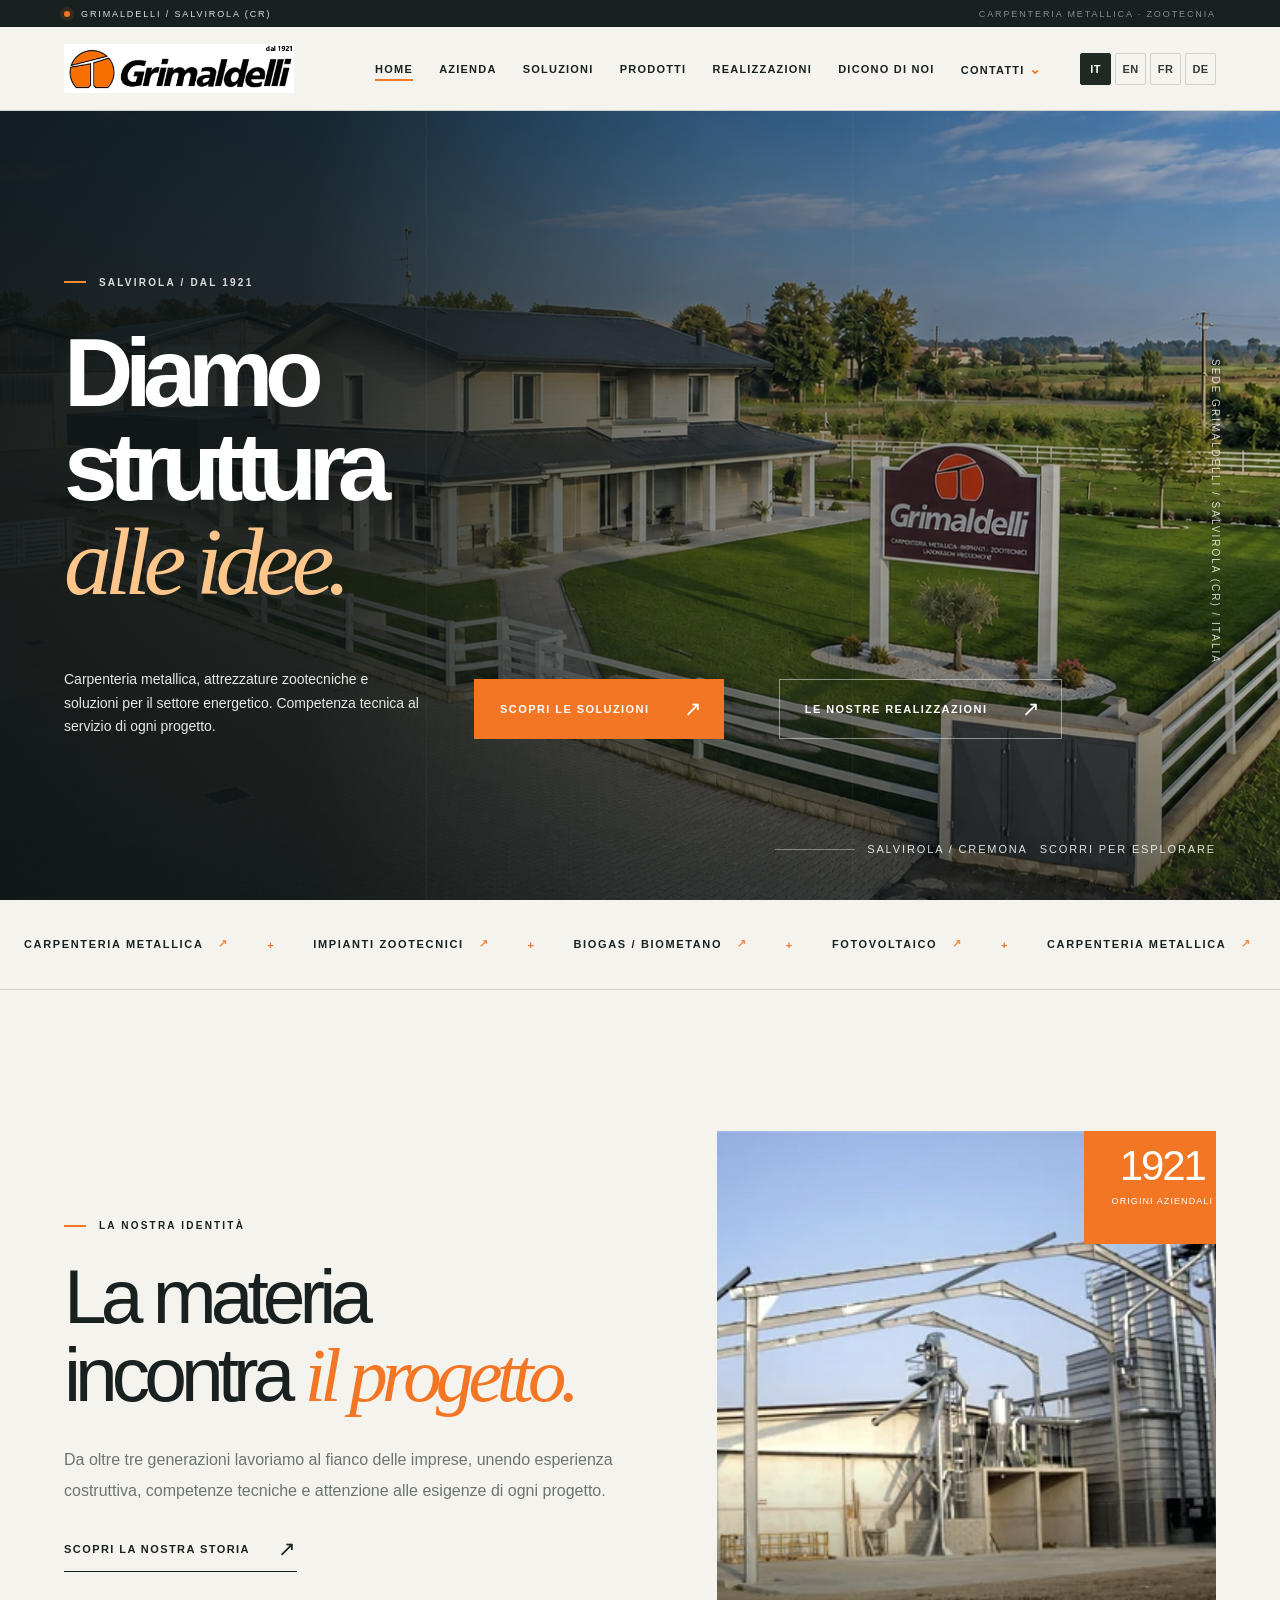
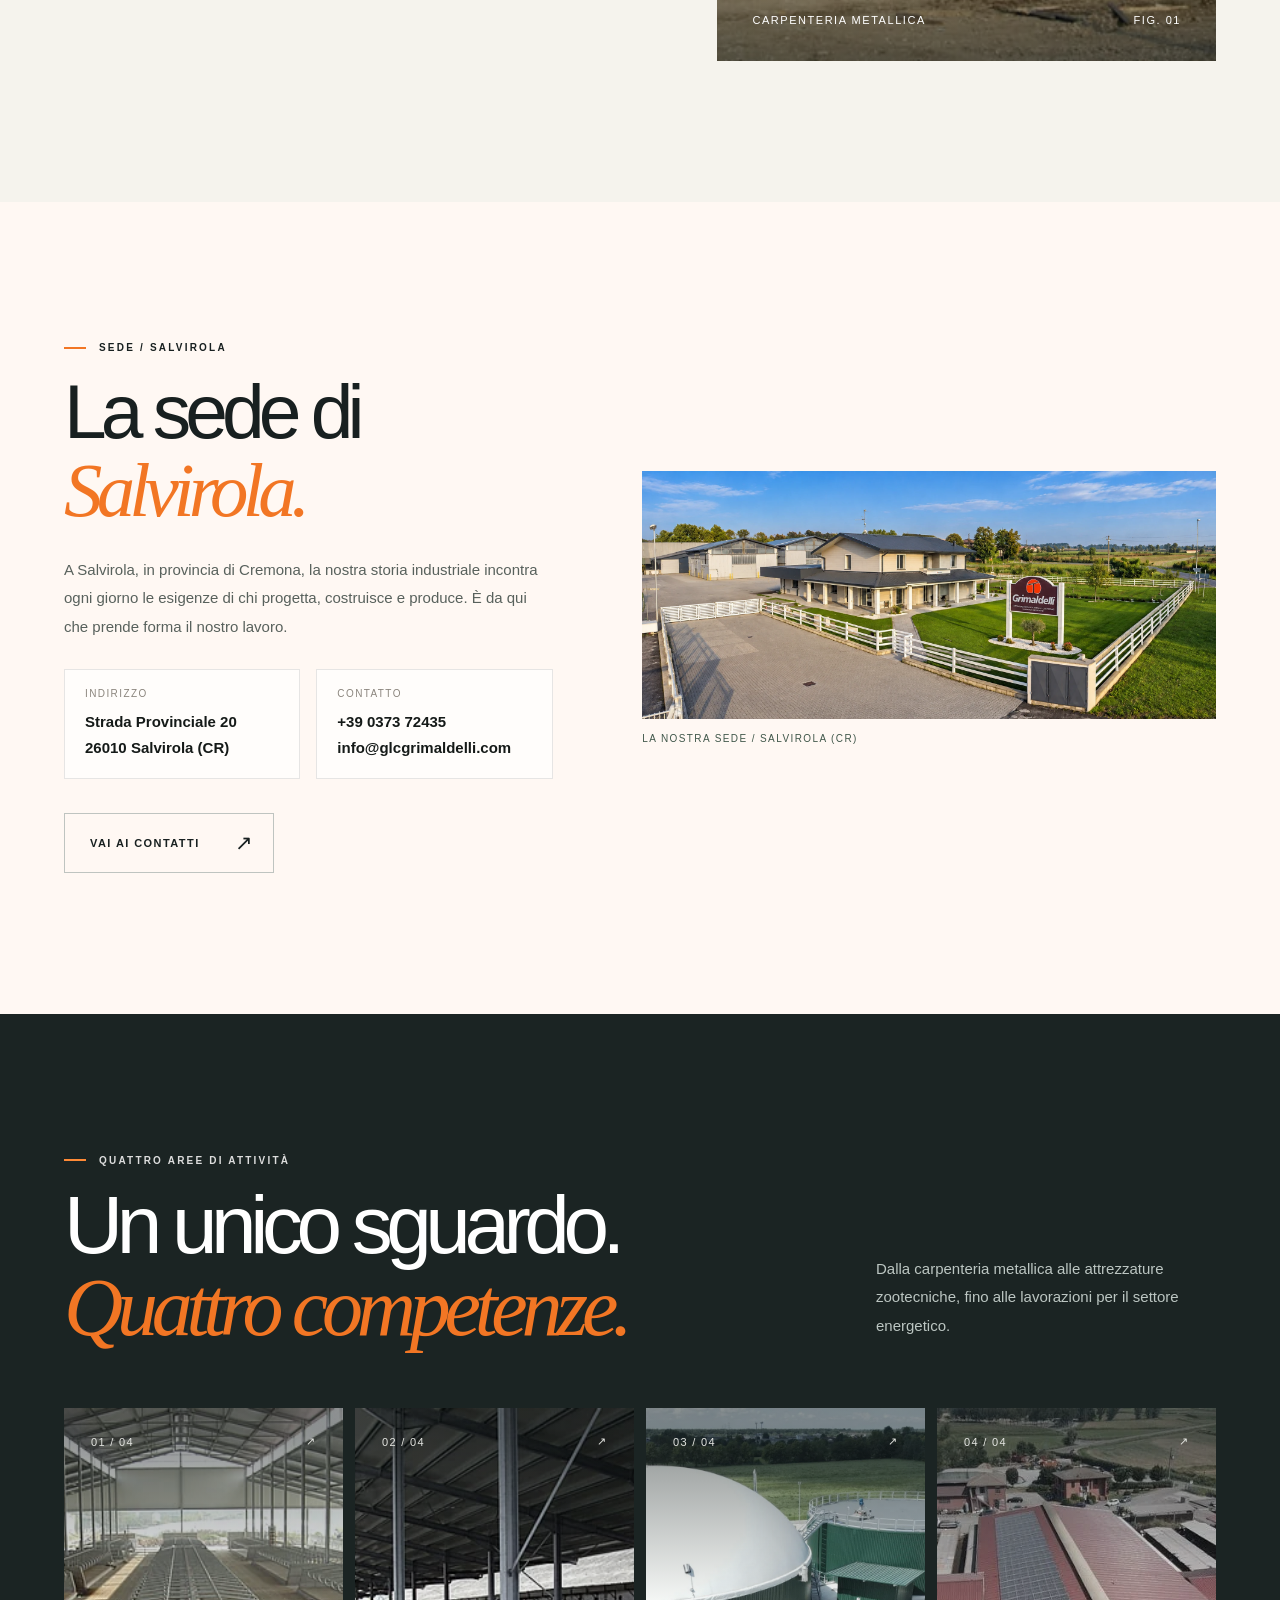
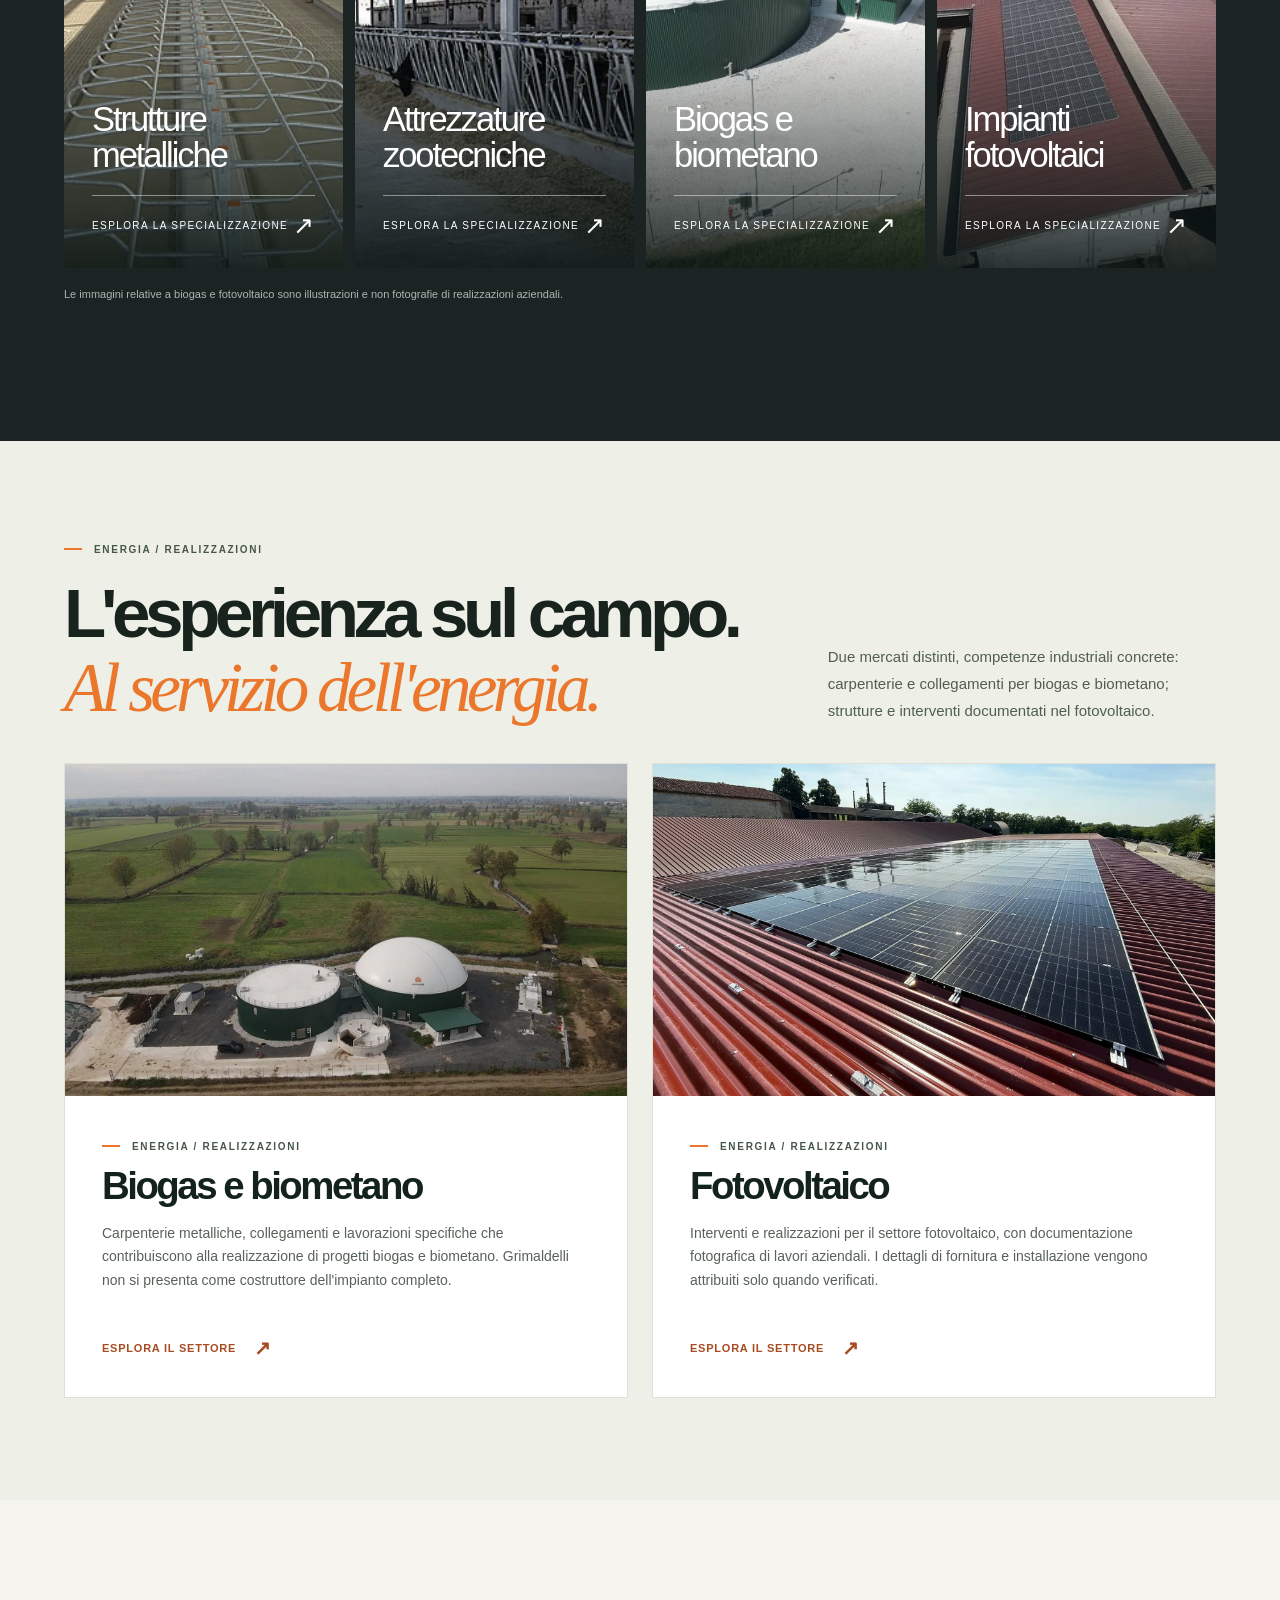
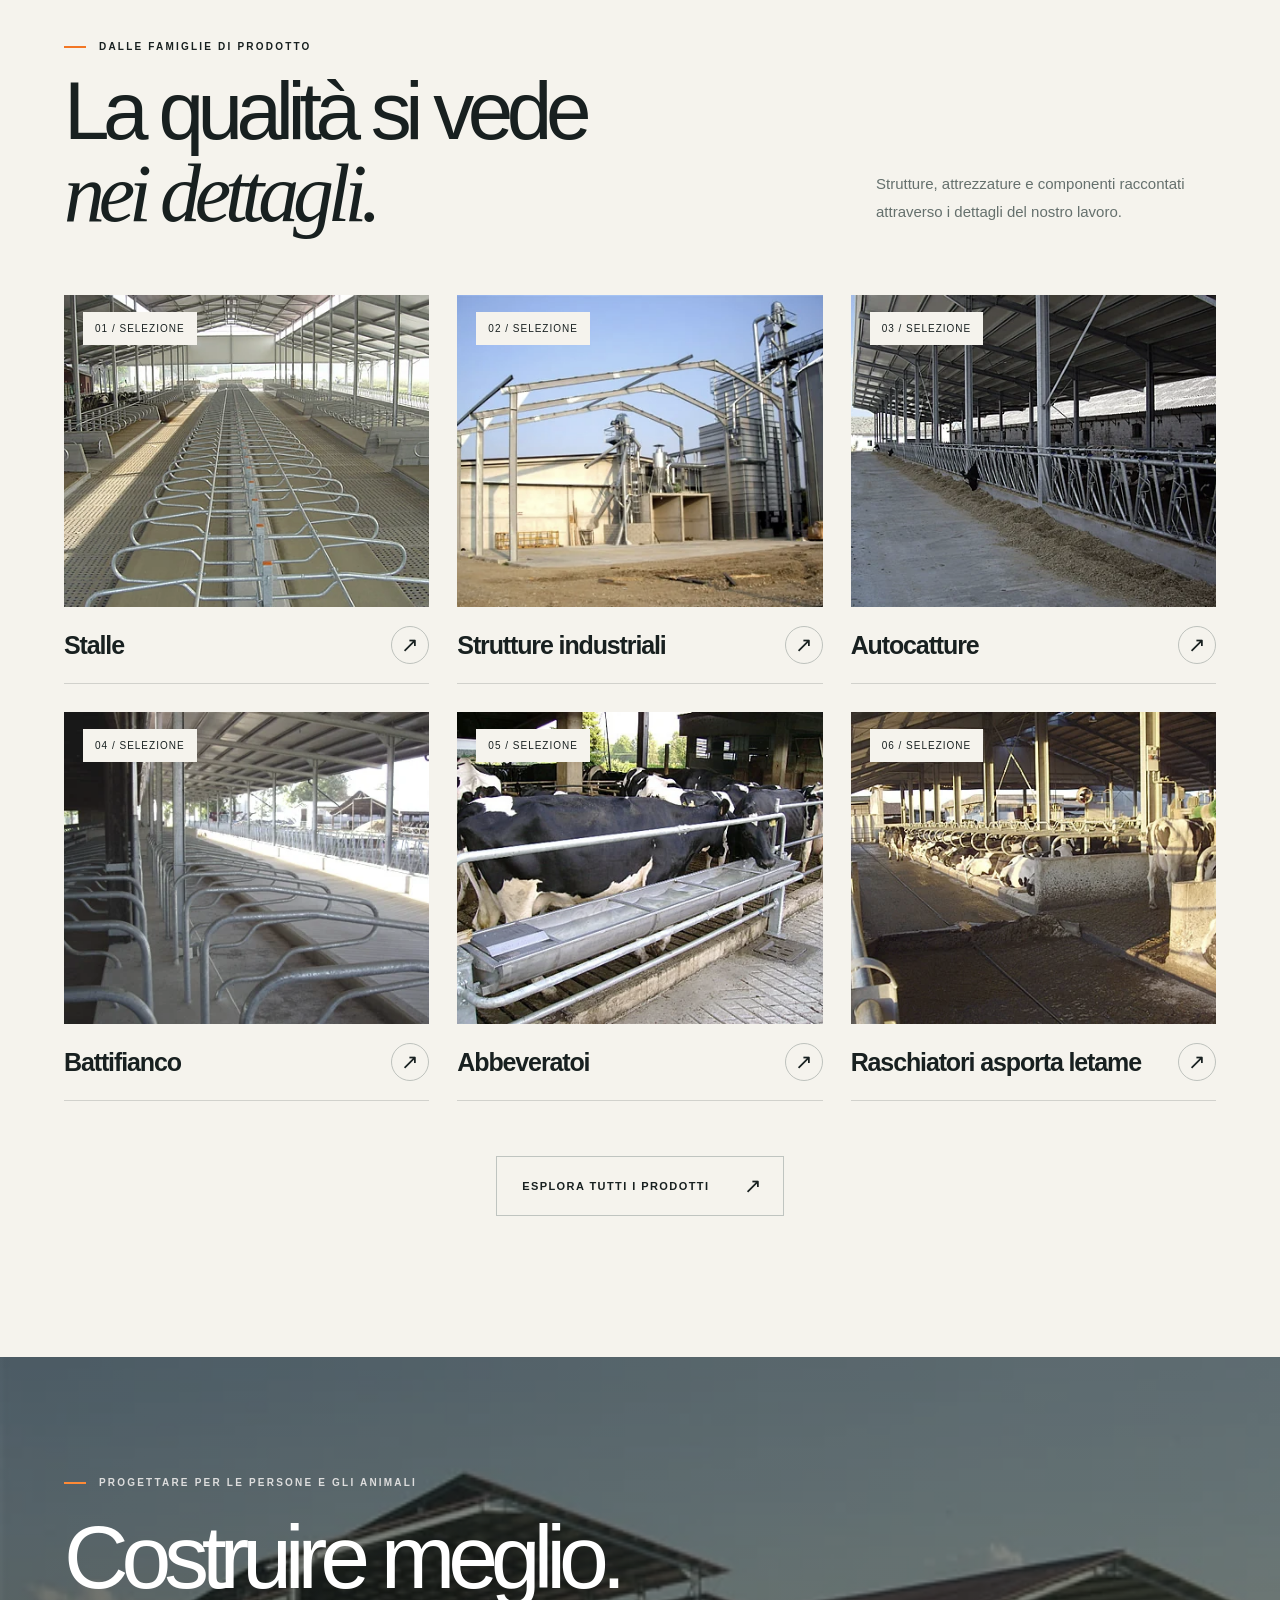
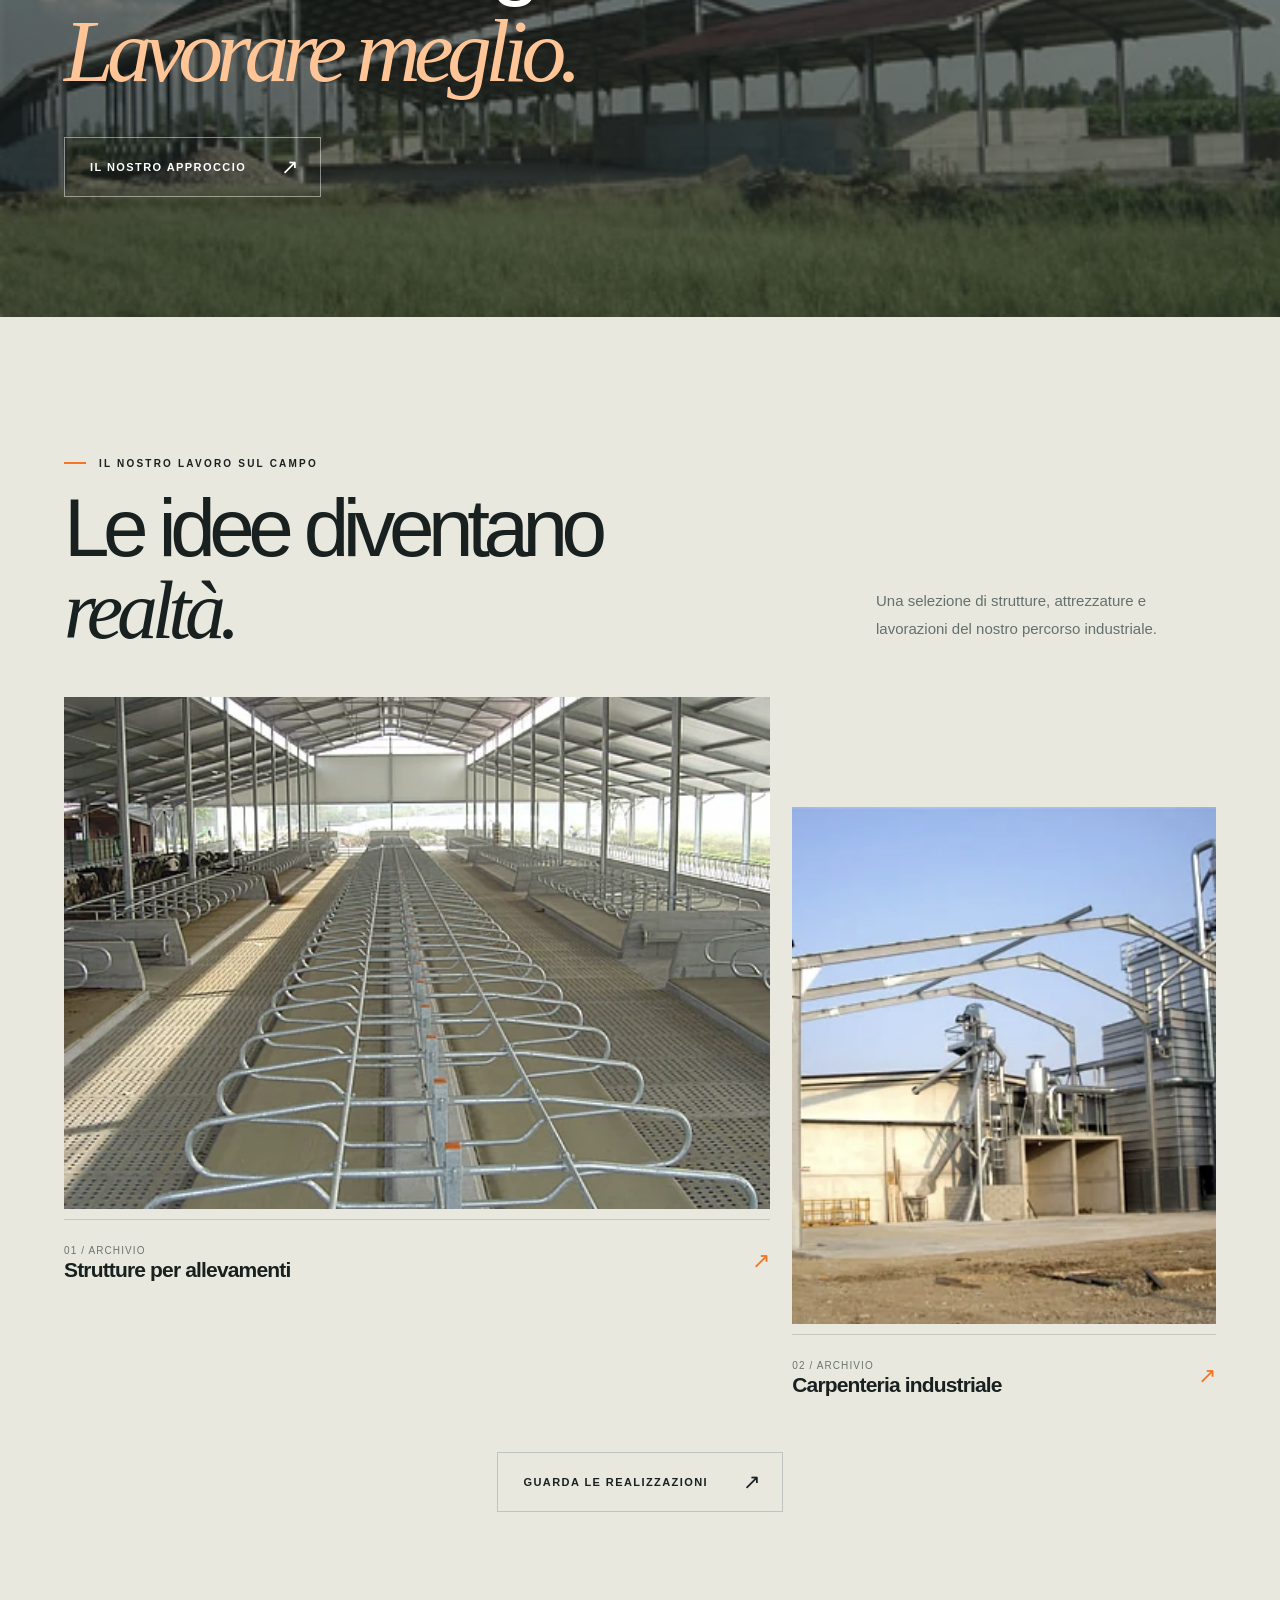
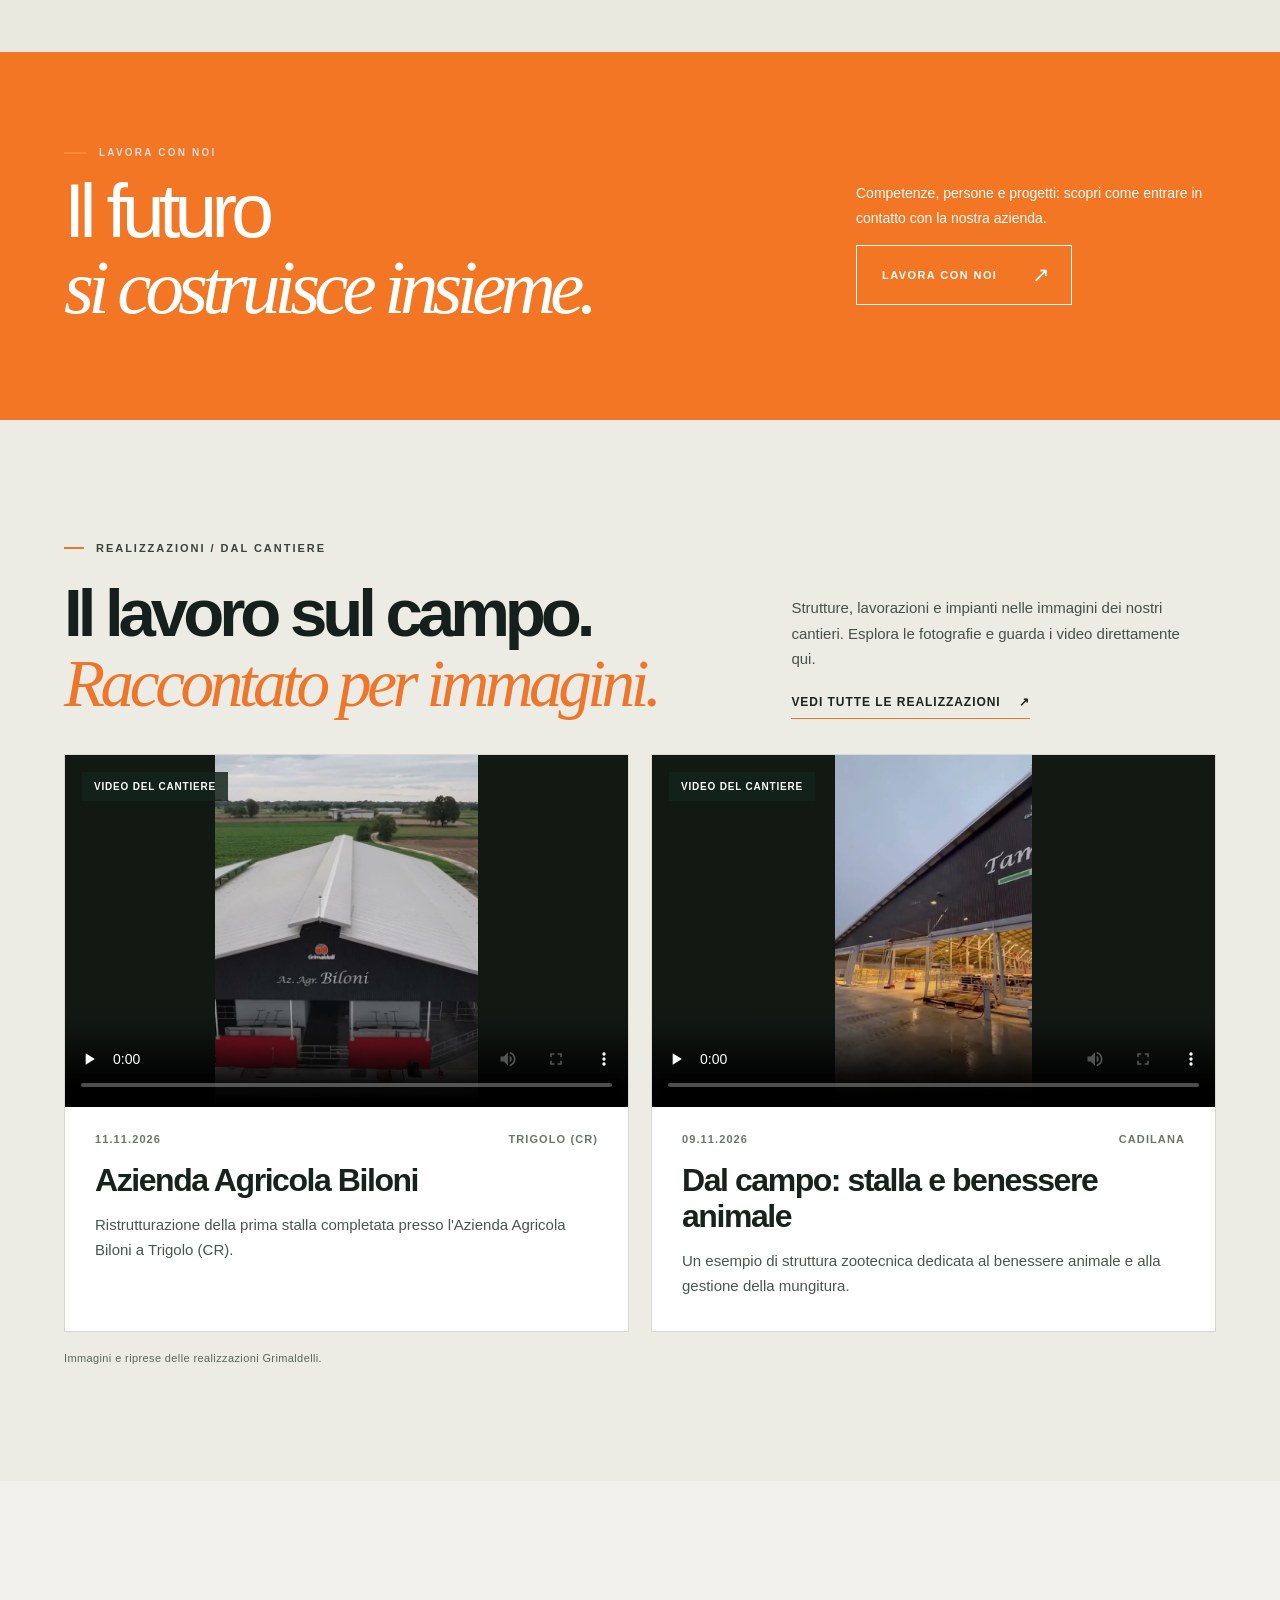
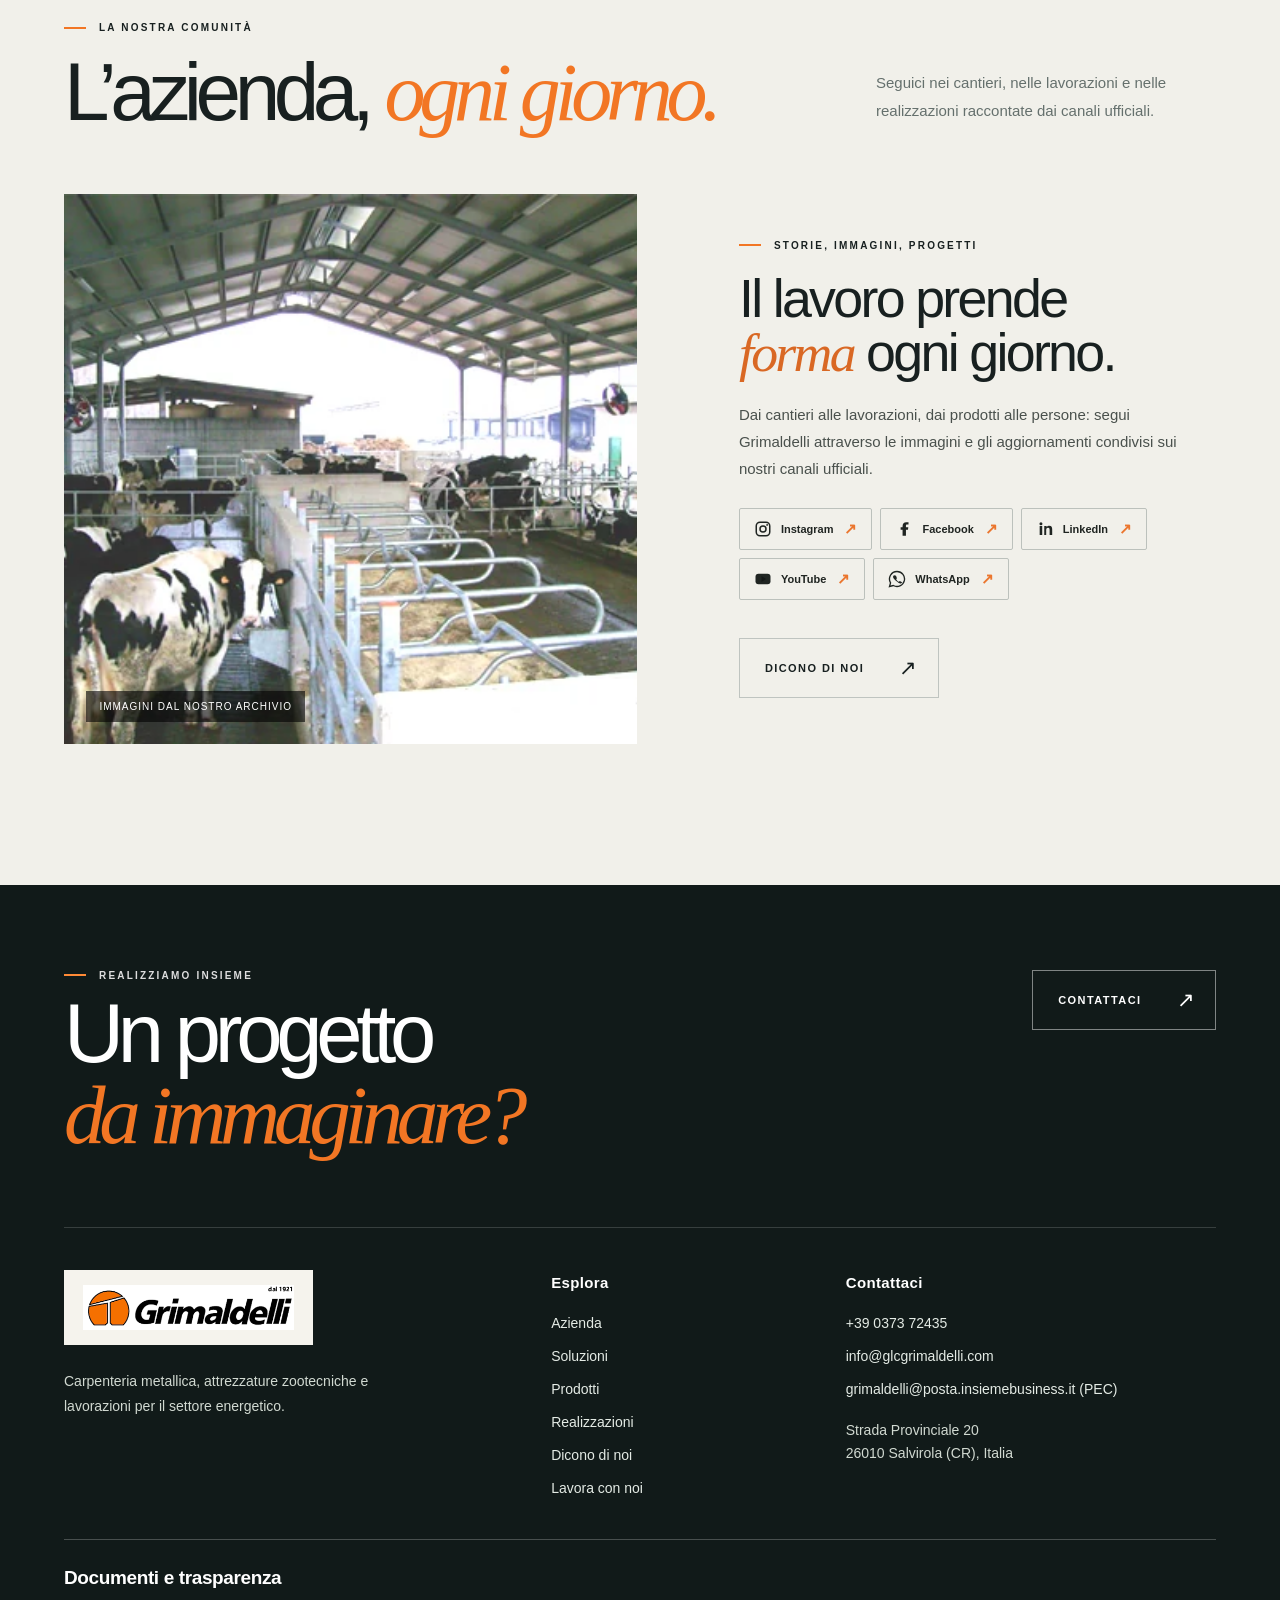
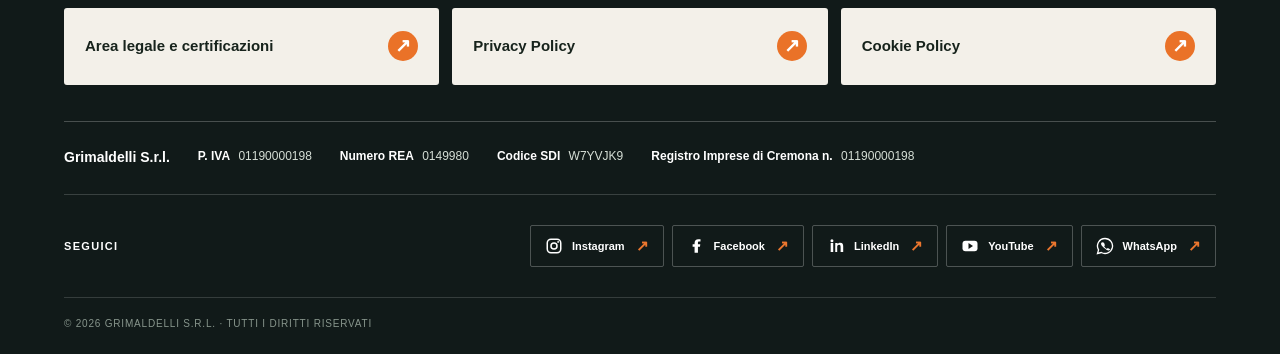
==== commit ac4d639d: "P10: restore original dark hero photo treatment across all languages" ====
--- a/index.html
+++ b/index.html
@@ -10,7 +10,7 @@
   <title>Grimaldelli | Soluzioni che prendono forma</title>
   <link rel="icon" type="image/x-icon" sizes="16x16" href="favicon.ico?v=p10-icona-20261113">
   <link rel="icon" type="image/png" sizes="32x32" href="assets/favicon-grimaldelli-32.png?v=p10-icona-20261113">
-  <link rel="stylesheet" href="editorial.css?v=p10-sede-responsive-20261113">
+  <link rel="stylesheet" href="editorial.css?v=p10-home-hero-restored-20261113">
   <link rel="stylesheet" href="press-editorial.css?v=p10-story-outro-20261113">
   <script defer src="site-data.js?v=p10-editorial-20261112"></script>
   <script defer src="site-locales.js?v=p10-products-energy-20261113"></script>
--- a/editorial.css
+++ b/editorial.css
@@ -423,18 +423,6 @@
 @media(max-width:900px){.p10-projects-picker-head{display:block}.p10-projects-picker-head p{margin:16px 0 0;max-width:540px}.p10-projects-selector-grid{grid-template-columns:repeat(2,minmax(0,1fr))}.p10-projects-tile{min-height:185px}}
 @media(max-width:540px){.page-hero.p10-projects-hero.photo{min-height:325px;padding:60px 0 36px}.p10-projects-hero.page-hero h1{font-size:clamp(50px,11vw,66px)}.p10-projects-picker{padding:35px 0 30px}.p10-projects-picker-head h2{font-size:clamp(33px,8vw,46px)}.p10-projects-selector-grid{gap:10px}.p10-projects-tile{min-height:165px}.p10-projects-tile-info{padding:13px}.p10-projects-tile-info strong{font-size:clamp(17px,4.6vw,22px);padding-right:18px}.p10-projects-tile-info>span{right:12px;bottom:14px;font-size:22px}.p10-projects-picker-bottom{align-items:flex-start}.p10-projects-selection-note{max-width:100%}}
 
-/* P10: sede in Home — preserve the photograph rather than covering half with a black gradient. */
-.hero-salvirola .hero-image{opacity:1;filter:saturate(1.02) contrast(1.015)}
-.hero-salvirola .hero-shade{
- background:linear-gradient(90deg,rgba(12,21,19,.65) 0%,rgba(12,21,19,.49) 24%,rgba(12,21,19,.22) 48%,rgba(12,21,19,.03) 77%,transparent 100%),
- linear-gradient(0deg,rgba(12,21,19,.21) 0%,transparent 35%);
-}
-.hero-salvirola h1,.hero-salvirola .hero-bottom p{text-shadow:0 2px 20px rgba(0,0,0,.42)}
-@media(max-width:960px){
- .hero-salvirola .hero-image{opacity:1}
- .hero-salvirola .hero-shade{background:linear-gradient(90deg,rgba(12,21,19,.73) 0%,rgba(12,21,19,.43) 57%,rgba(12,21,19,.14) 100%),linear-gradient(0deg,rgba(12,21,19,.19),transparent 45%)}
-}
-
 /* P10: thumbnail-consistent enlargement with a reversible full-image mode. */
 .p10-energy-dialog{width:min(1160px,96vw);max-width:96vw;padding:16px;background:#13231d}
 .p10-energy-dialog-stage{width:100%;height:min(68vh,720px);background:#0c1712;overflow:hidden}
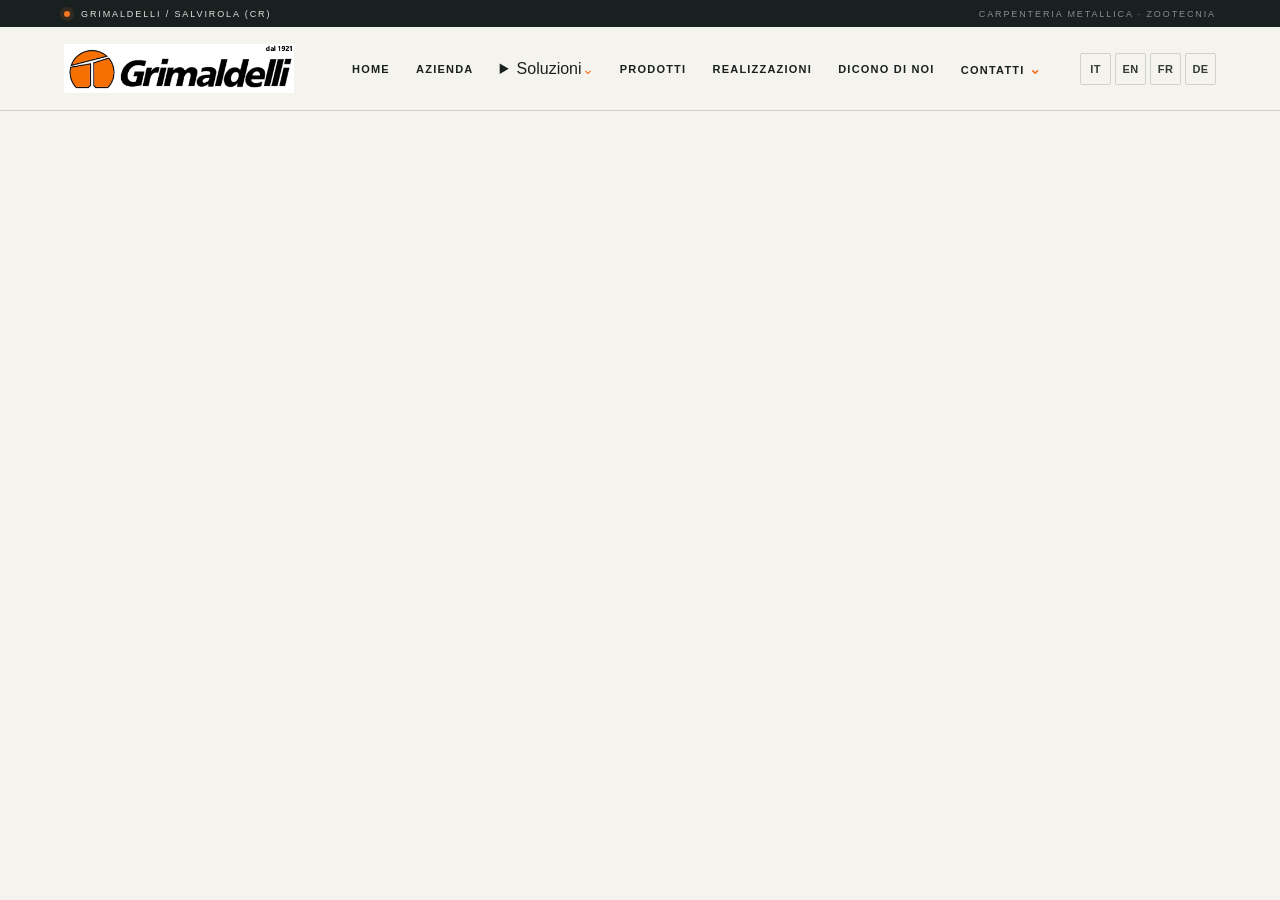
==== commit f71e2f4b: "P10: desktop and mobile sector menus, refresh site assets" ====
--- a/index.html
+++ b/index.html
@@ -10,21 +10,21 @@
   <title>Grimaldelli | Soluzioni che prendono forma</title>
   <link rel="icon" type="image/x-icon" sizes="16x16" href="favicon.ico?v=p10-icona-20261113">
   <link rel="icon" type="image/png" sizes="32x32" href="assets/favicon-grimaldelli-32.png?v=p10-icona-20261113">
-  <link rel="stylesheet" href="editorial.css?v=p10-home-hero-restored-20261113">
-  <link rel="stylesheet" href="press-editorial.css?v=p10-story-outro-20261113">
+  <link rel="stylesheet" href="editorial.css?v=p10-site-structure-20261113">
+  <link rel="stylesheet" href="press-editorial.css?v=p10-site-structure-20261113">
   <script defer src="site-data.js?v=p10-editorial-20261112"></script>
-  <script defer src="site-locales.js?v=p10-products-energy-20261113"></script>
+  <script defer src="site-locales.js?v=p10-site-structure-20261113"></script>
   <script defer src="product-locales.js?v=p10-lingue-20261112"></script>
   <script defer src="site-news-locales.js?v=p10-lingue-20261112"></script>
   <script defer src="site-press-parity.js?v=p10-press-parity-20261112"></script>
-  <script defer src="site-i18n.js?v=p10-products-energy-20261113"></script>
-  <script defer src="site-company-parity.js?v=p10-history-dates-20261113"></script>
+  <script defer src="site-i18n.js?v=p10-site-structure-20261113"></script>
+  <script defer src="site-company-parity.js?v=p10-regression-verified-20261113"></script>
   <script defer src="site-forms.js?v=p10-parity-20261112"></script>
-  <script defer src="site-instagram.js?v=p10-gallery-hero-20261113-b"></script>
+  <script defer src="site-instagram.js?v=p10-site-structure-20261113"></script>
   <script defer src="site-energy.js?v=p10-gallery-hero-20261113-b"></script>
   <script defer src="site-marquee.js?v=p10-marquee-no-numbers-20261113"></script>
-  <script defer src="site-projects.js?v=p10-gallery-hero-20261113-b"></script>
-  <script defer src="site.js?v=p10-gallery-hero-20261113-b"></script>
+  <script defer src="site-projects.js?v=p10-site-structure-20261113"></script>
+  <script defer src="site.js?v=p10-site-structure-20261113"></script>
 </head>
 <body>
   <div id="progress" class="scroll-progress" aria-hidden="true"></div>
@@ -35,17 +35,17 @@
       <nav class="nav-desktop" aria-label="Menu principale">
         <a href="#/" data-nav="/">Home</a>
         <a href="#/azienda" data-nav="/azienda">Azienda</a>
-        <a href="#/soluzioni" data-nav="/soluzioni">Soluzioni</a>
+        <details class="nav-drop nav-solutions-menu"><summary aria-label="Apri i settori Grimaldelli"><span class="nav-solutions-label-text">Soluzioni</span><span class="chevron" aria-hidden="true">&#8964;</span></summary><div class="drop-menu"><a data-sector-link="0" href="#/soluzione/strutture">Strutture metalliche</a><a data-sector-link="1" href="#/soluzione/zootecnia">Attrezzature zootecniche</a><a data-sector-link="2" href="#/soluzione/biogas">Biogas e biometano</a><a data-sector-link="3" href="#/soluzione/fotovoltaico">Impianti fotovoltaici</a></div></details>
         <a href="#/prodotti" data-nav="/prodotti">Prodotti</a>
         <a href="#/realizzazioni" data-nav="/realizzazioni">Realizzazioni</a>
         <a href="#/dicono-di-noi" data-nav="/dicono-di-noi">Dicono di noi</a>
-        <div class="nav-drop"><a href="#/contatti" data-nav="/contatti">Contatti <span class="chevron">&#8964;</span></a><div class="drop-menu"><a href="#/contatti">Parla con noi</a><a href="#/lavora-con-noi">Lavora con noi</a></div></div>
+        <div class="nav-drop nav-contact-menu"><a href="#/contatti" data-nav="/contatti">Contatti <span class="chevron">&#8964;</span></a><div class="drop-menu"><a href="#/contatti">Parla con noi</a><a href="#/lavora-con-noi">Lavora con noi</a></div></div>
       </nav>
       <div class="language-switcher" role="navigation" aria-label="Lingua / Language"><a data-lang="it" href="?lang=it#/" hreflang="it">IT</a><a data-lang="en" href="?lang=en#/" hreflang="en">EN</a><a data-lang="fr" href="?lang=fr#/" hreflang="fr">FR</a><a data-lang="de" href="?lang=de#/" hreflang="de">DE</a></div>
       <button class="nav-mobile-trigger" id="menu-toggle" aria-label="Apri menu" aria-expanded="false"><span></span><span></span></button>
     </div>
   </header>
-  <div class="mobile-menu" id="mobile-menu" aria-hidden="true"><div class="mobile-menu-inner"><a href="#/">Home</a><a href="#/azienda">Azienda</a><a href="#/soluzioni">Soluzioni</a><a href="#/prodotti">Prodotti</a><a href="#/realizzazioni">Realizzazioni</a><a href="#/dicono-di-noi">Dicono di noi</a><a href="#/contatti">Contatti</a><a href="#/lavora-con-noi">Lavora con noi <span>&#8599;</span></a><p>GRIMALDELLI / DAL 1921</p></div></div>
+  <div class="mobile-menu" id="mobile-menu" aria-hidden="true"><div class="mobile-menu-inner"><a data-mobile-nav="0" href="#/">Home</a><a data-mobile-nav="1" href="#/azienda">Azienda</a><button class="mobile-solutions-toggle" type="button" data-mobile-solutions aria-controls="mobile-sector-links" aria-expanded="false"><span class="mobile-solutions-title">Soluzioni</span><span aria-hidden="true">+</span></button><div class="mobile-sector-links" id="mobile-sector-links" hidden><a data-sector-link="0" href="#/soluzione/strutture">Strutture metalliche</a><a data-sector-link="1" href="#/soluzione/zootecnia">Attrezzature zootecniche</a><a data-sector-link="2" href="#/soluzione/biogas">Biogas e biometano</a><a data-sector-link="3" href="#/soluzione/fotovoltaico">Impianti fotovoltaici</a></div><a data-mobile-nav="3" href="#/prodotti">Prodotti</a><a data-mobile-nav="4" href="#/realizzazioni">Realizzazioni</a><a data-mobile-nav="5" href="#/dicono-di-noi">Dicono di noi</a><a data-mobile-nav="6" href="#/contatti">Contatti</a><a data-mobile-nav="7" href="#/lavora-con-noi">Lavora con noi</a><p>GRIMALDELLI / DAL 1921</p></div></div>
   <div class="route-mask" id="route-mask" aria-hidden="true"></div>
   <main id="app" tabindex="-1"></main>
   <footer id="site-footer"></footer>
--- a/press-editorial.css
+++ b/press-editorial.css
@@ -174,3 +174,7 @@
 .company-story-chapter blockquote{font-size:25px}
 .company-story-outro{padding:28px 24px}
 }
+
+/* P10: indici delle quattro sezioni storiche leggibili su desktop e mobile. */
+.company-story-index{font-size:clamp(16px,1.35vw,19px);letter-spacing:.075em;line-height:1.4;color:#a85222;font-weight:800}
+@media(max-width:650px){.company-story-index{font-size:16px;letter-spacing:.06em;padding:0}}
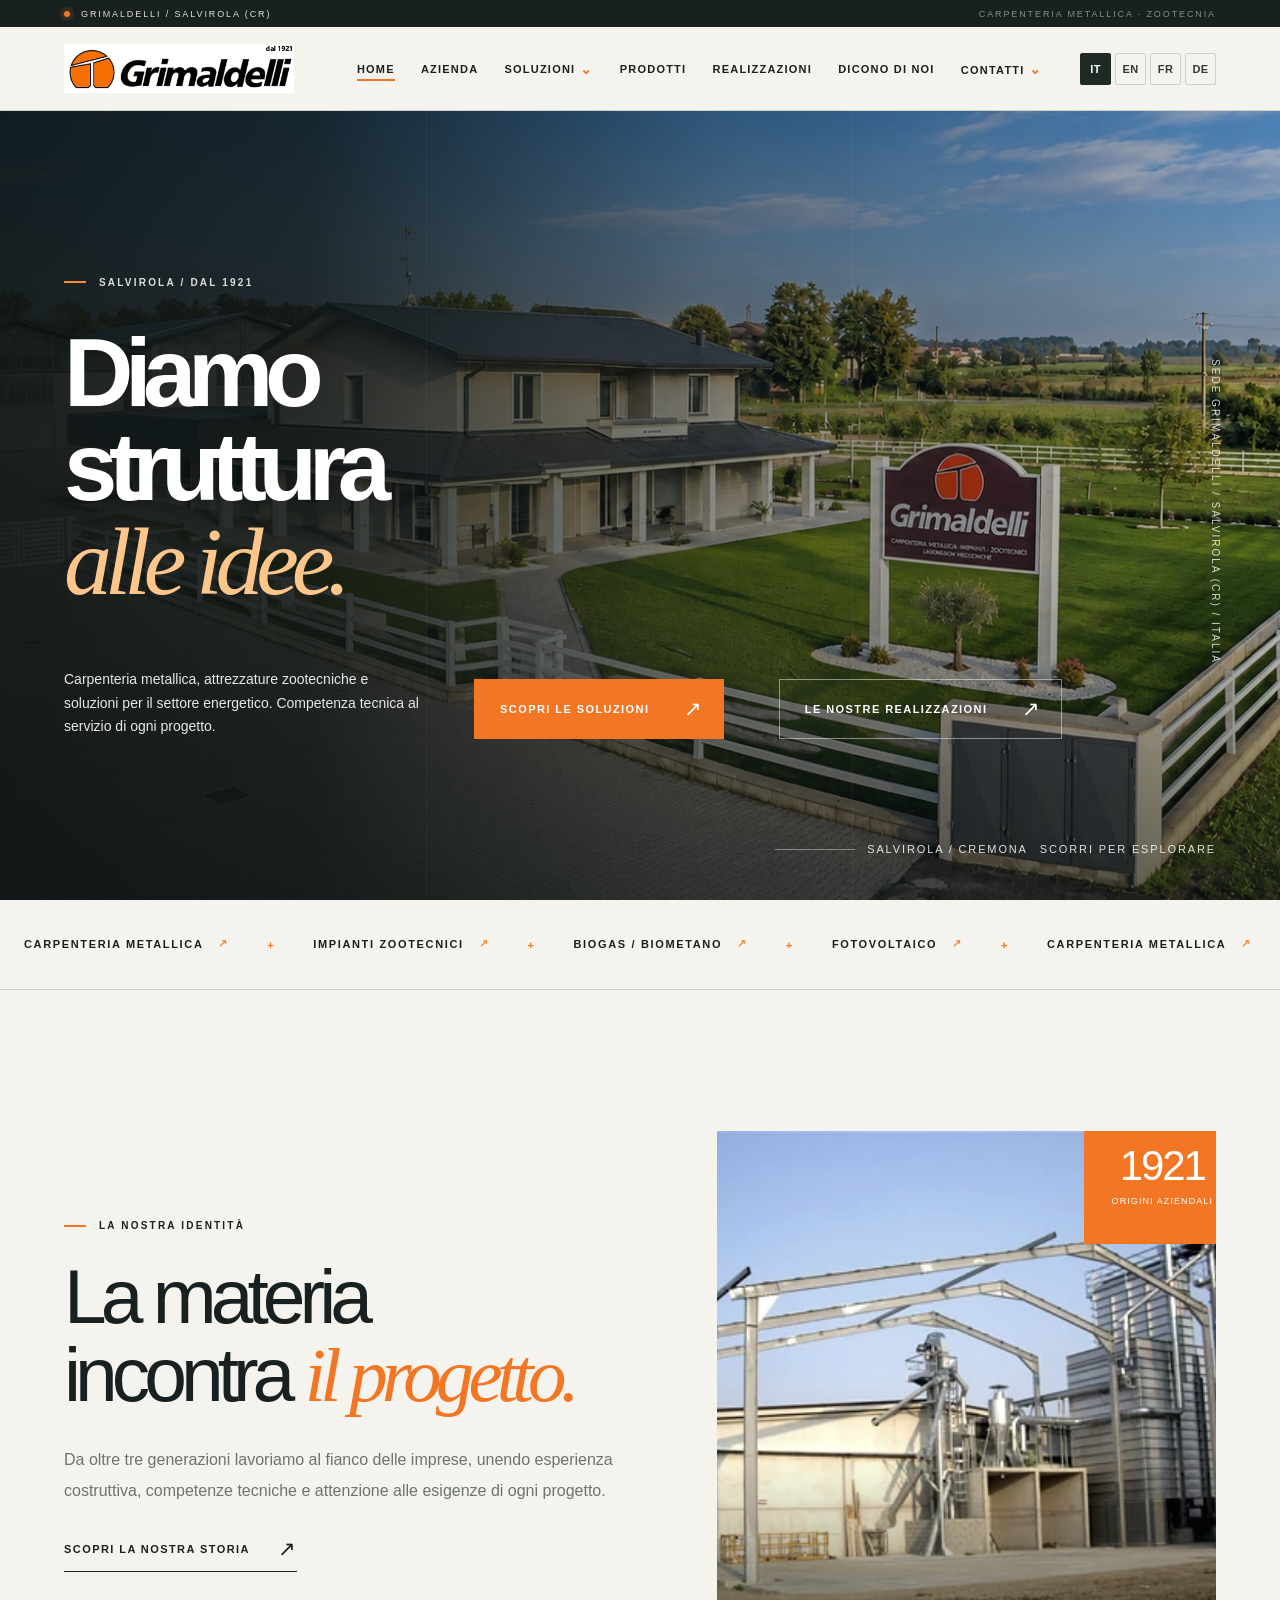
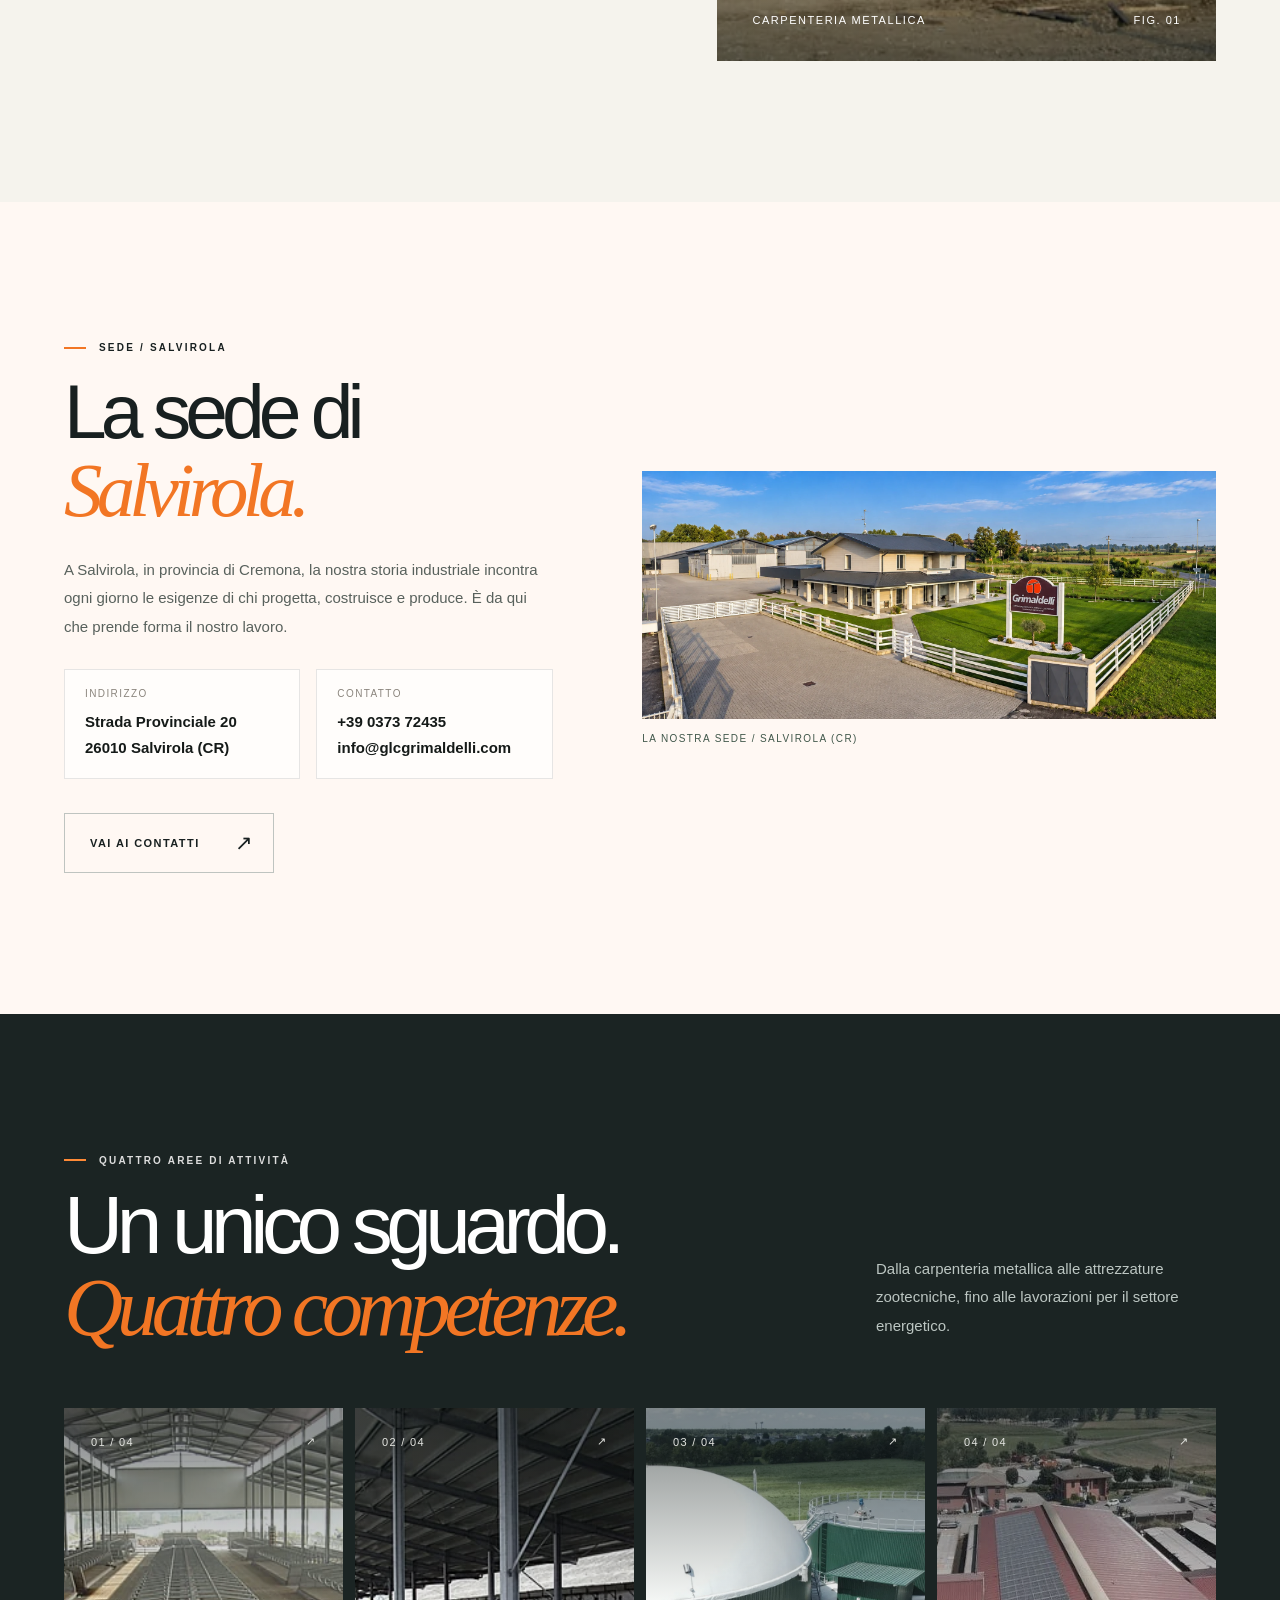
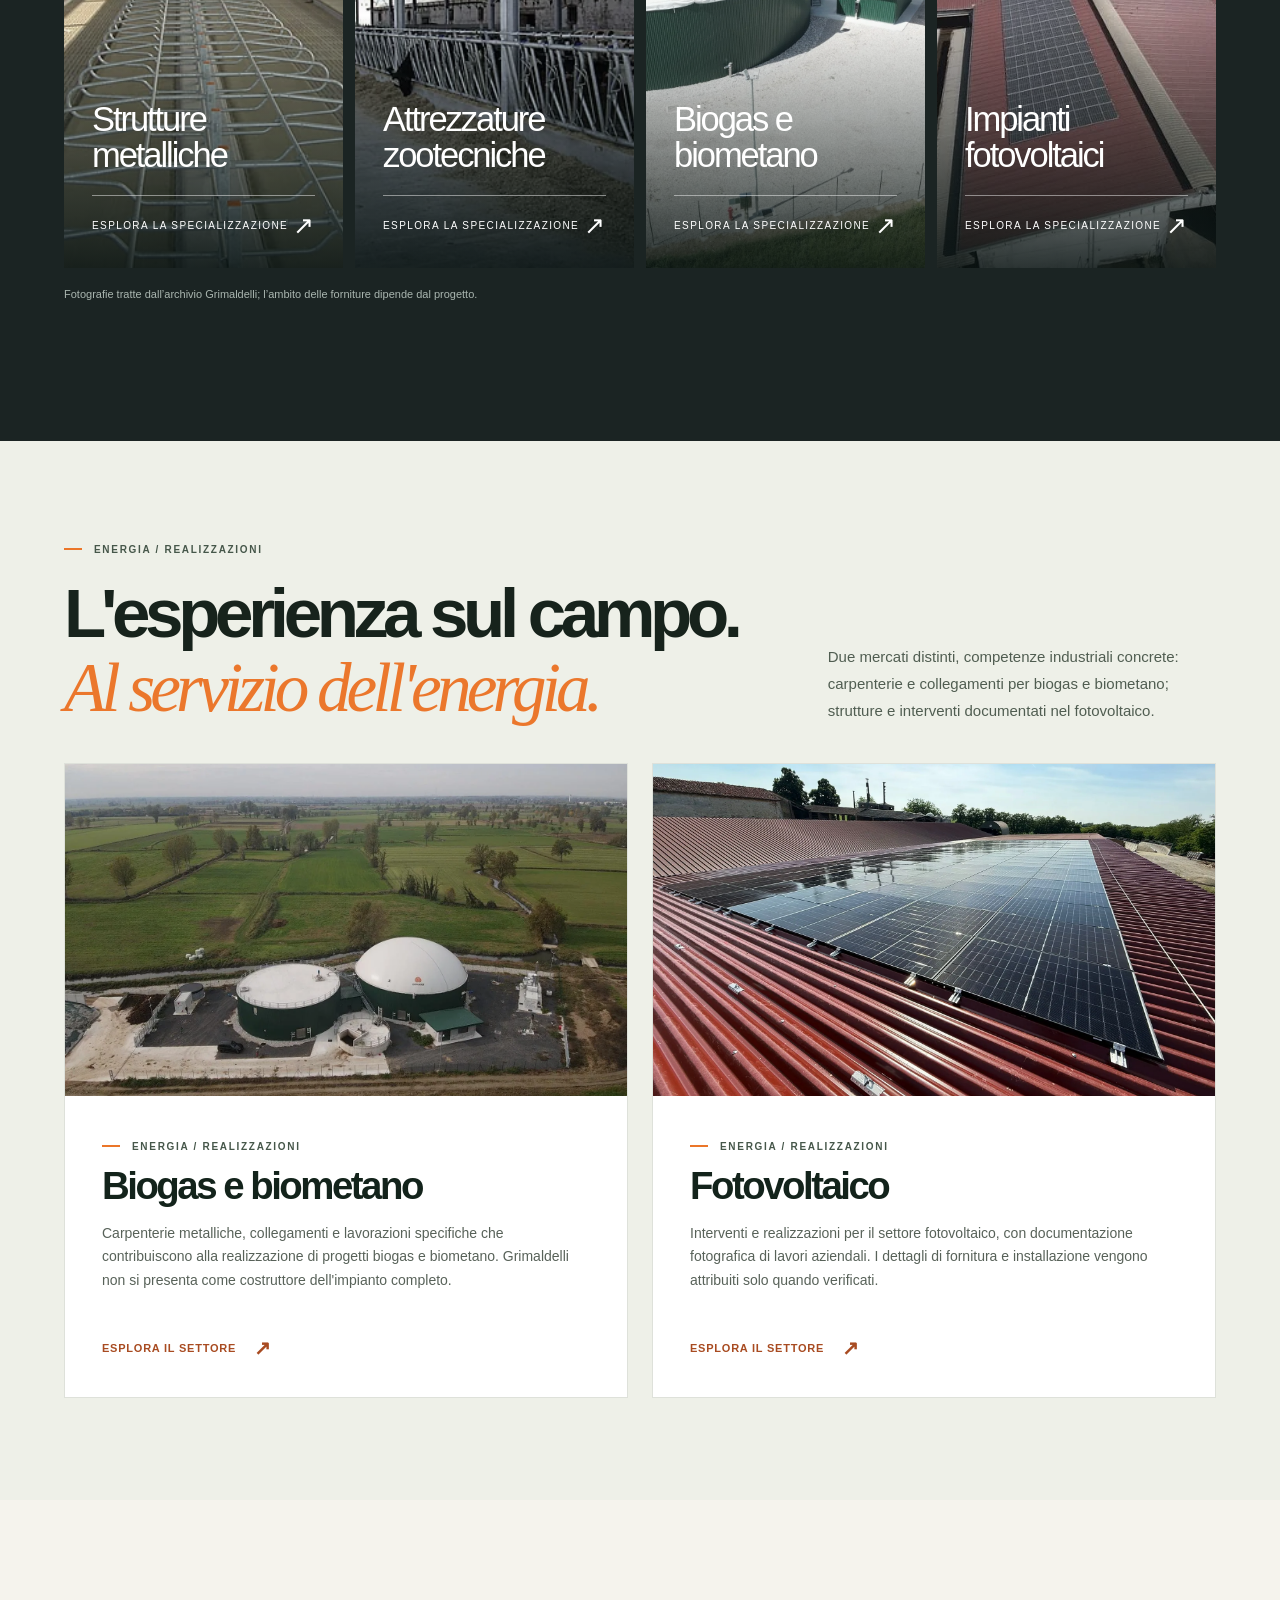
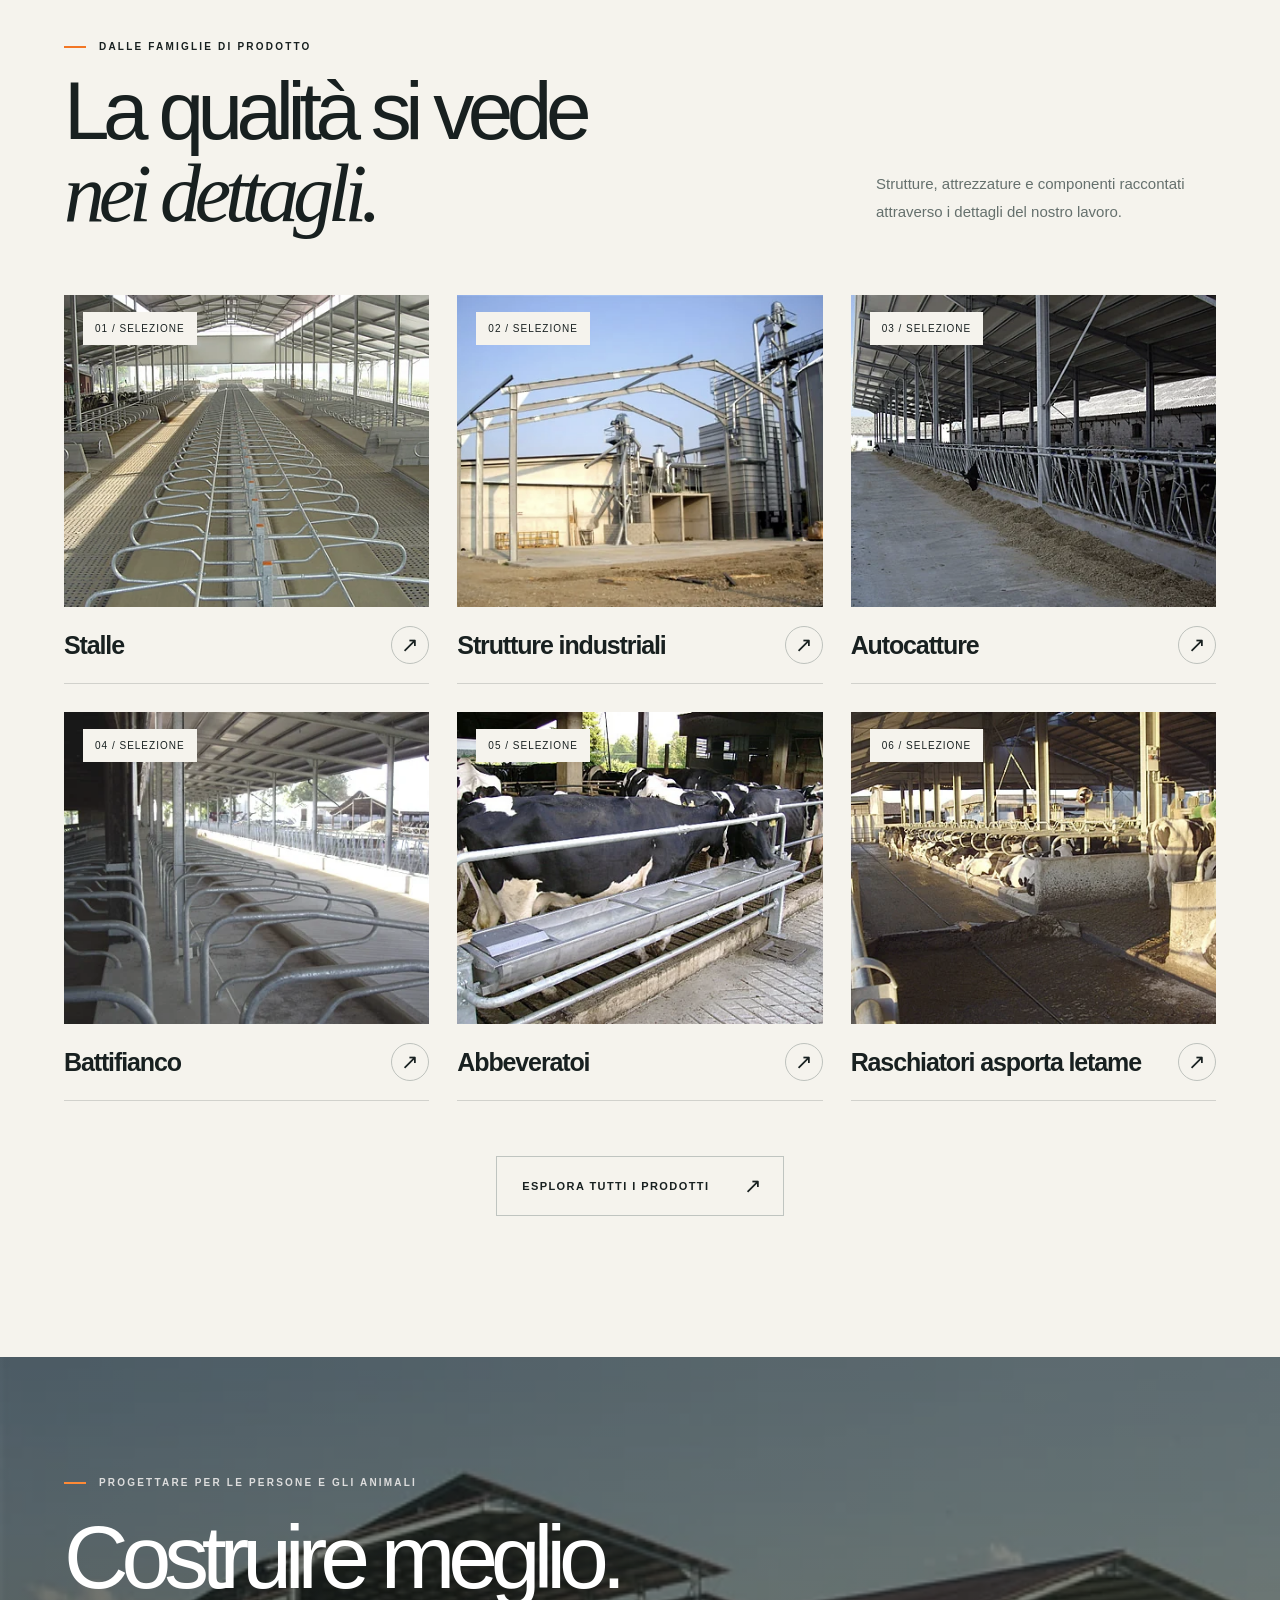
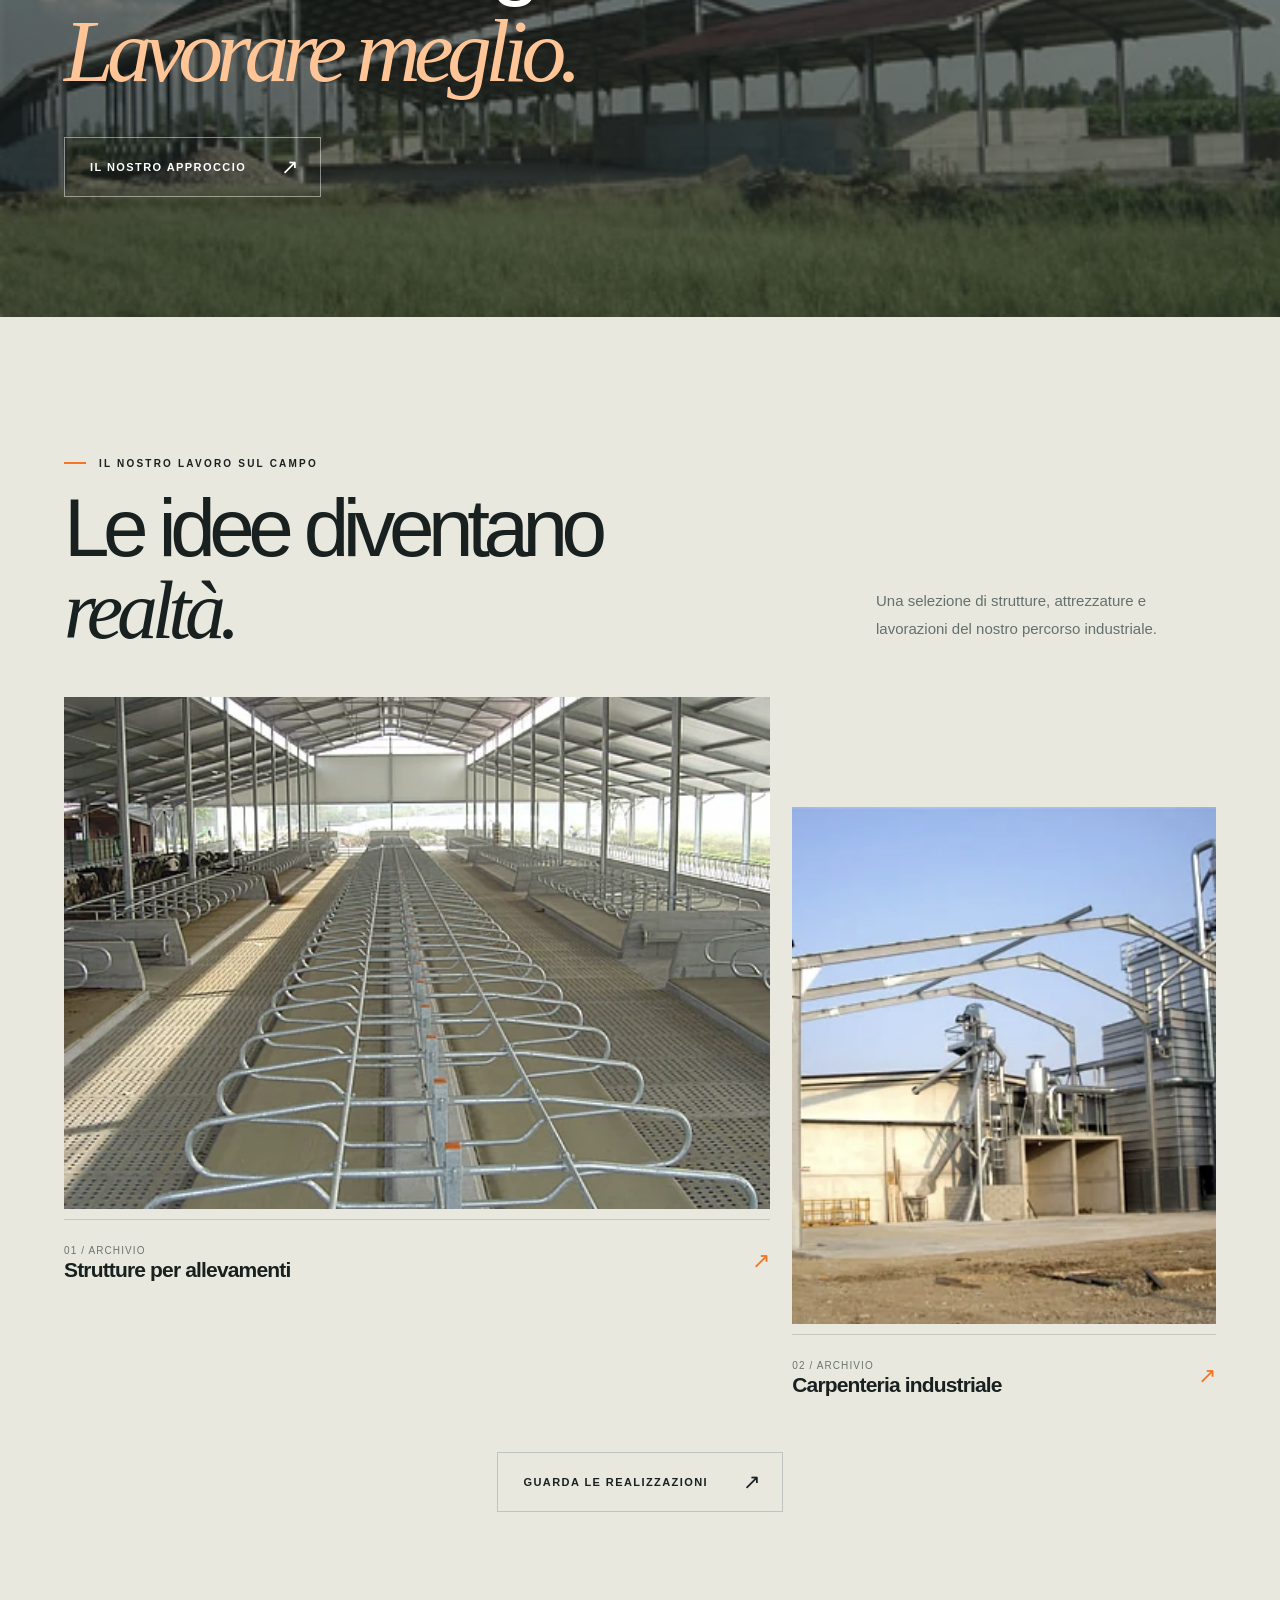
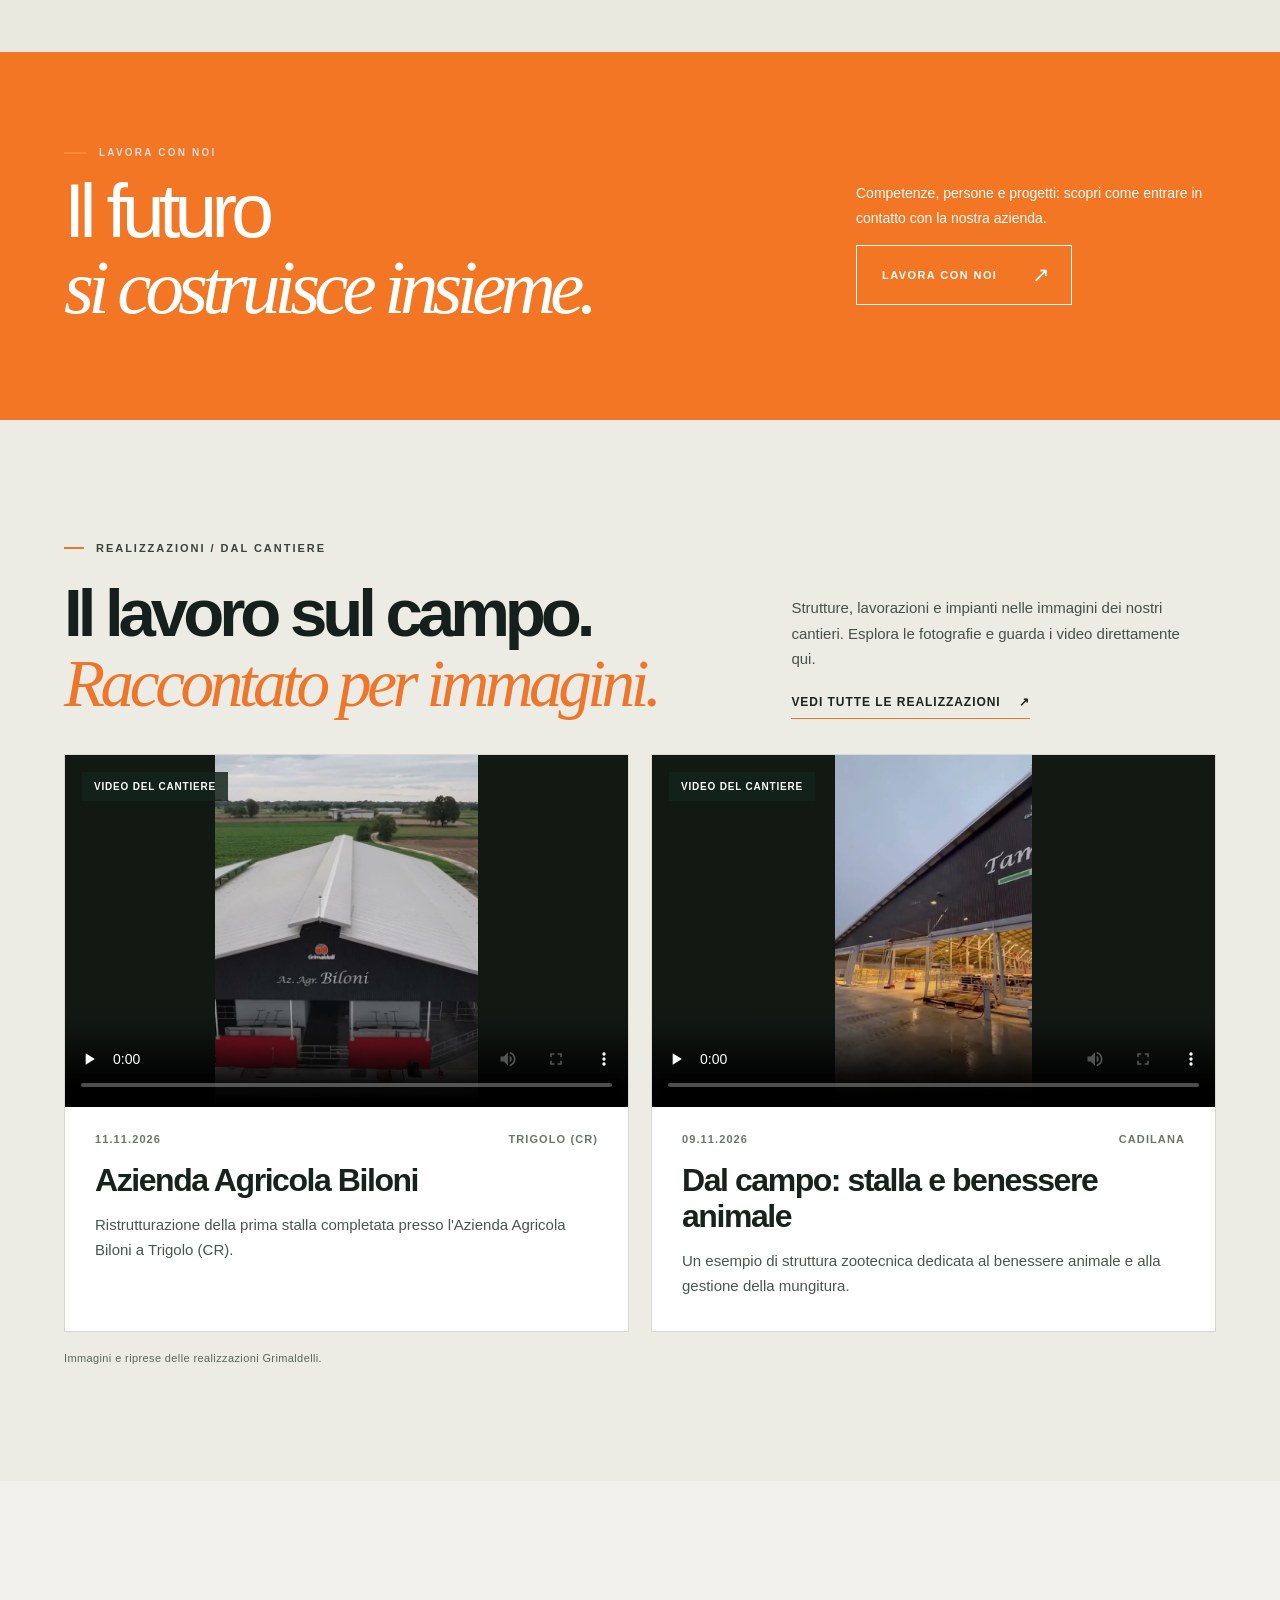
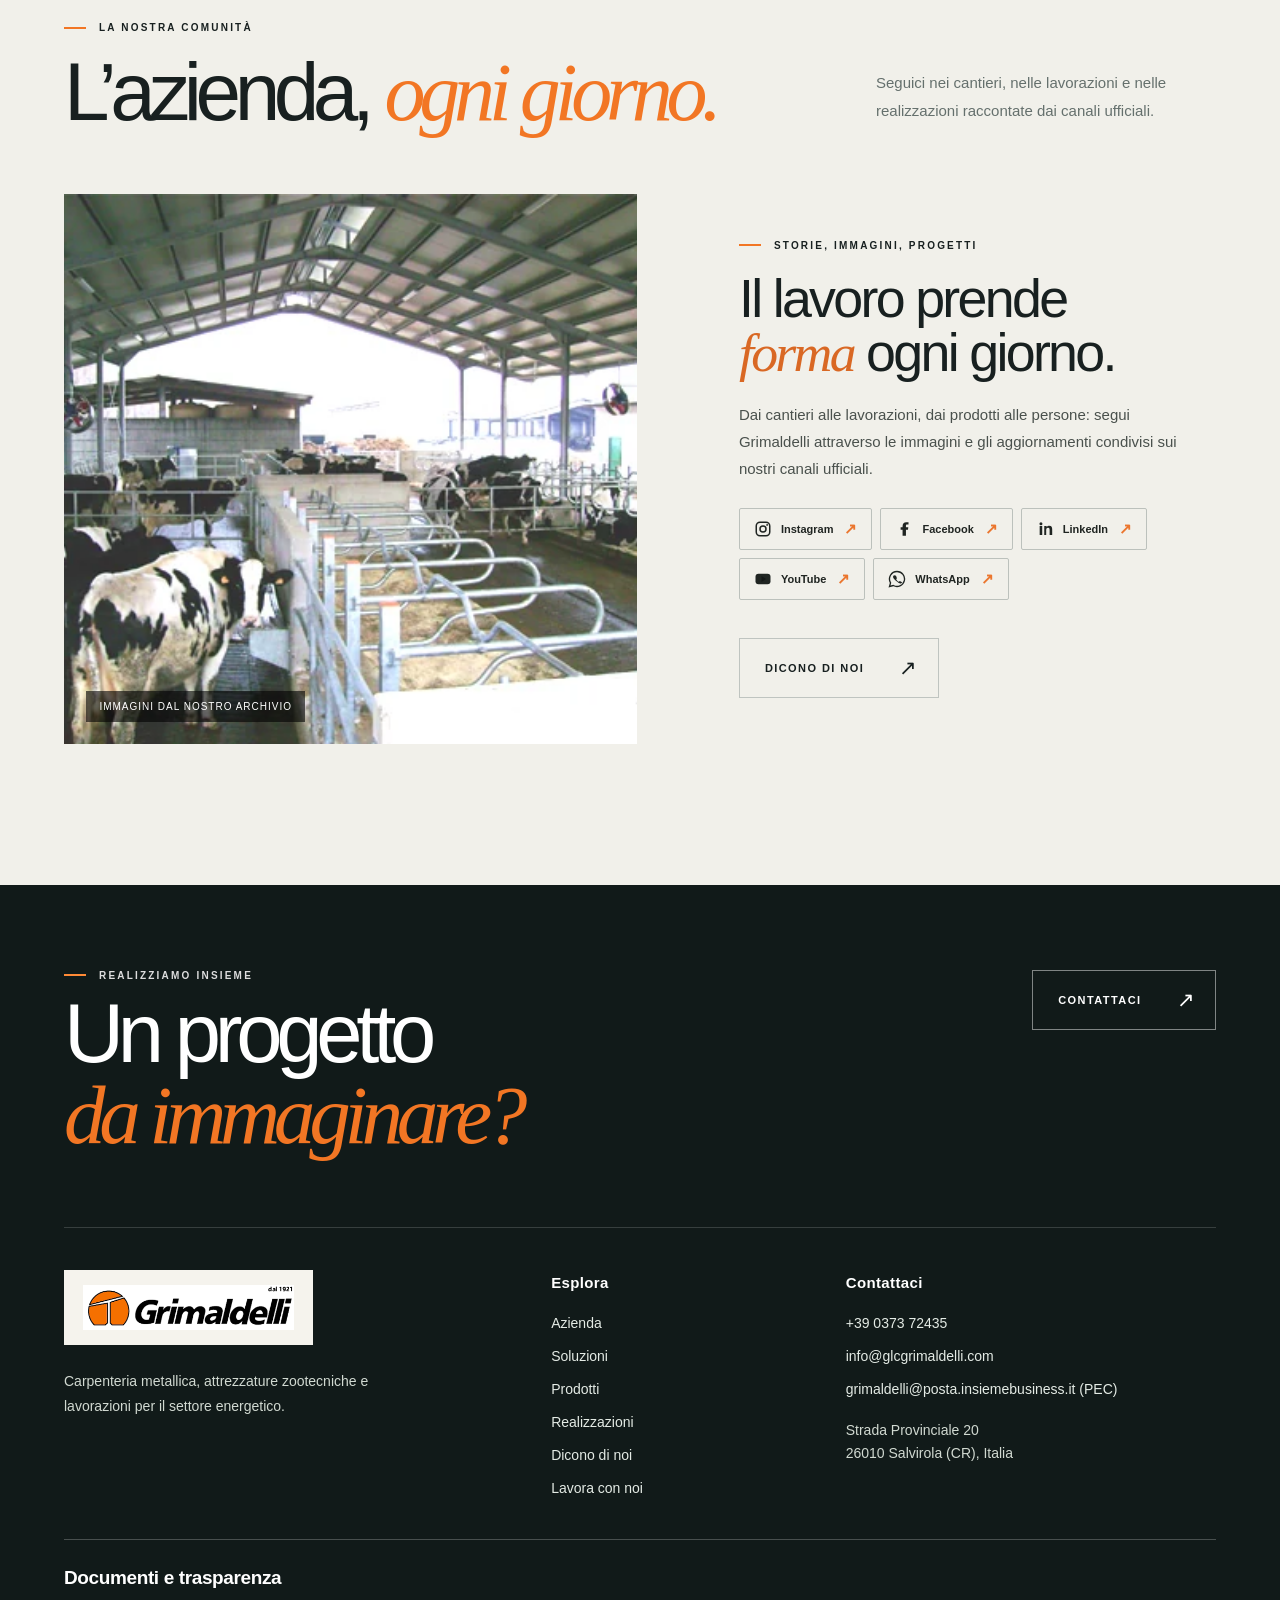
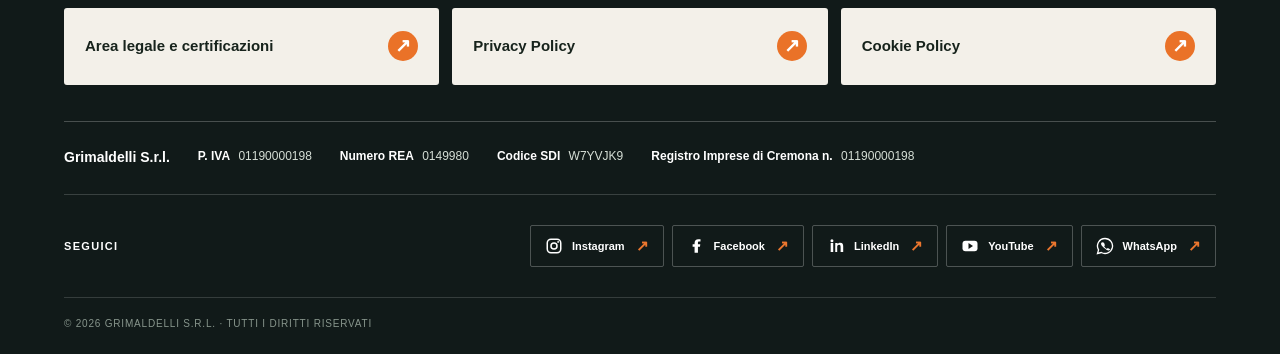
==== commit 0e51ebe6: "P10: invalidate stale browser scripts after runtime navigation repair" ====
--- a/index.html
+++ b/index.html
@@ -17,14 +17,14 @@
   <script defer src="product-locales.js?v=p10-lingue-20261112"></script>
   <script defer src="site-news-locales.js?v=p10-lingue-20261112"></script>
   <script defer src="site-press-parity.js?v=p10-press-parity-20261112"></script>
-  <script defer src="site-i18n.js?v=p10-site-structure-20261113"></script>
+  <script defer src="site-i18n.js?v=p10-site-structure-fixed-20261113"></script>
   <script defer src="site-company-parity.js?v=p10-regression-verified-20261113"></script>
   <script defer src="site-forms.js?v=p10-parity-20261112"></script>
   <script defer src="site-instagram.js?v=p10-site-structure-20261113"></script>
   <script defer src="site-energy.js?v=p10-gallery-hero-20261113-b"></script>
   <script defer src="site-marquee.js?v=p10-marquee-no-numbers-20261113"></script>
   <script defer src="site-projects.js?v=p10-site-structure-20261113"></script>
-  <script defer src="site.js?v=p10-site-structure-20261113"></script>
+  <script defer src="site.js?v=p10-site-structure-fixed-20261113"></script>
 </head>
 <body>
   <div id="progress" class="scroll-progress" aria-hidden="true"></div>
--- a/editorial.css
+++ b/editorial.css
@@ -453,3 +453,38 @@
  .lightbox figure{width:94vw;height:min(72vh,650px)}
  .lightbox .lightbox-mode{bottom:15px}
 }
+
+/* P10 2026-11-13: sector navigation without a duplicate overview page. */
+.nav-solutions-menu{position:relative}
+.nav-solutions-menu summary{display:inline-flex;gap:5px;align-items:center;list-style:none;font-size:11px;text-transform:uppercase;font-weight:700;letter-spacing:.11em;padding:20px 0;cursor:pointer;position:relative;white-space:nowrap}
+.nav-solutions-menu summary::-webkit-details-marker{display:none}
+.nav-solutions-menu summary:after{content:"";height:2px;position:absolute;bottom:14px;left:0;width:0;background:var(--orange);transition:width .24s}
+.nav-solutions-menu[open] summary:after,.nav-solutions-menu.active summary:after{width:100%}
+.nav-solutions-menu .drop-menu{left:-18px;right:auto;width:260px;z-index:4;max-height:min(380px,75vh);overflow-y:auto}
+.nav-solutions-menu[open] .drop-menu{opacity:1;pointer-events:auto;transform:none}
+.nav-solutions-menu summary:focus-visible{outline:3px solid var(--orange);outline-offset:2px}
+.mobile-menu{overflow-y:auto}
+.mobile-solutions-toggle{width:100%;background:transparent;border:0;color:inherit;display:flex;align-items:center;justify-content:space-between;text-align:left;font-size:clamp(26px,6.5vw,50px);font-weight:650;letter-spacing:-.04em;border-bottom:1px solid var(--line);padding:0 0 12px}
+.mobile-solutions-toggle>span:last-child{color:var(--orange);font-size:30px;font-weight:400}
+.mobile-sector-links{display:grid;gap:10px;padding:4px 10px 17px 19px;border-left:3px solid var(--orange)}
+.mobile-sector-links[hidden]{display:none!important}
+.mobile-sector-links a{display:block;font-size:clamp(17px,4vw,24px);font-weight:580;padding:8px 2px}
+.solution-detail-actions{display:flex;align-items:center;gap:14px;flex-wrap:wrap;margin-top:28px}
+.solution-detail-actions .button-primary,.solution-detail-actions .button-outline{margin:0}
+.solutions-section#settori{scroll-margin-top:95px}
+/* Realizzazioni: compact filters and actual project media, without the catalog-image gallery. */
+.p10-projects-filter{background:#f5f3ed;padding:38px 0 18px;color:#182620}
+.p10-projects-filter-head{display:flex;justify-content:space-between;align-items:end;gap:20px;margin-bottom:22px}
+.p10-projects-filter-head h2{font-size:clamp(27px,3.3vw,44px);letter-spacing:-.055em;line-height:1.1;margin:0;font-weight:600}
+.p10-projects-filter-head p{font-size:13px;color:#59675d;line-height:1.6;margin:0;max-width:360px}
+.p10-projects-tabs{display:flex;flex-wrap:wrap;gap:9px;align-items:center}
+.p10-projects-tab{background:transparent;border:1px solid #bbc5bb;color:#26382f;padding:12px 15px;font-size:12px;font-weight:700;line-height:1.3;letter-spacing:.01em}
+.p10-projects-tab:hover,.p10-projects-tab:focus-visible{border-color:#c86b30}
+.p10-projects-tab.is-active{background:#1d3027;color:#fff;border-color:#1d3027}
+.p10-projects-filter-status{font-size:12px;color:#637369;margin:16px 0 0;min-height:19px}
+.p10-projects-content{background:#f5f3ed}
+.p10-projects-content .p10-social-showcase,.p10-projects-content .p10-energy-portfolio{scroll-margin-top:88px}
+.p10-projects-content [hidden]{display:none!important}
+@media(max-width:1250px){.nav-solutions-menu summary{font-size:10px}}
+@media(max-width:1100px){.nav-solutions-menu summary{font-size:11px}}
+@media(max-width:700px){.p10-projects-filter-head{display:block}.p10-projects-filter-head p{margin-top:10px}.p10-projects-tab{padding:11px 12px;font-size:12px}.p10-projects-filter{padding-top:25px}.solution-detail-actions{display:flex;flex-direction:column;align-items:stretch}}
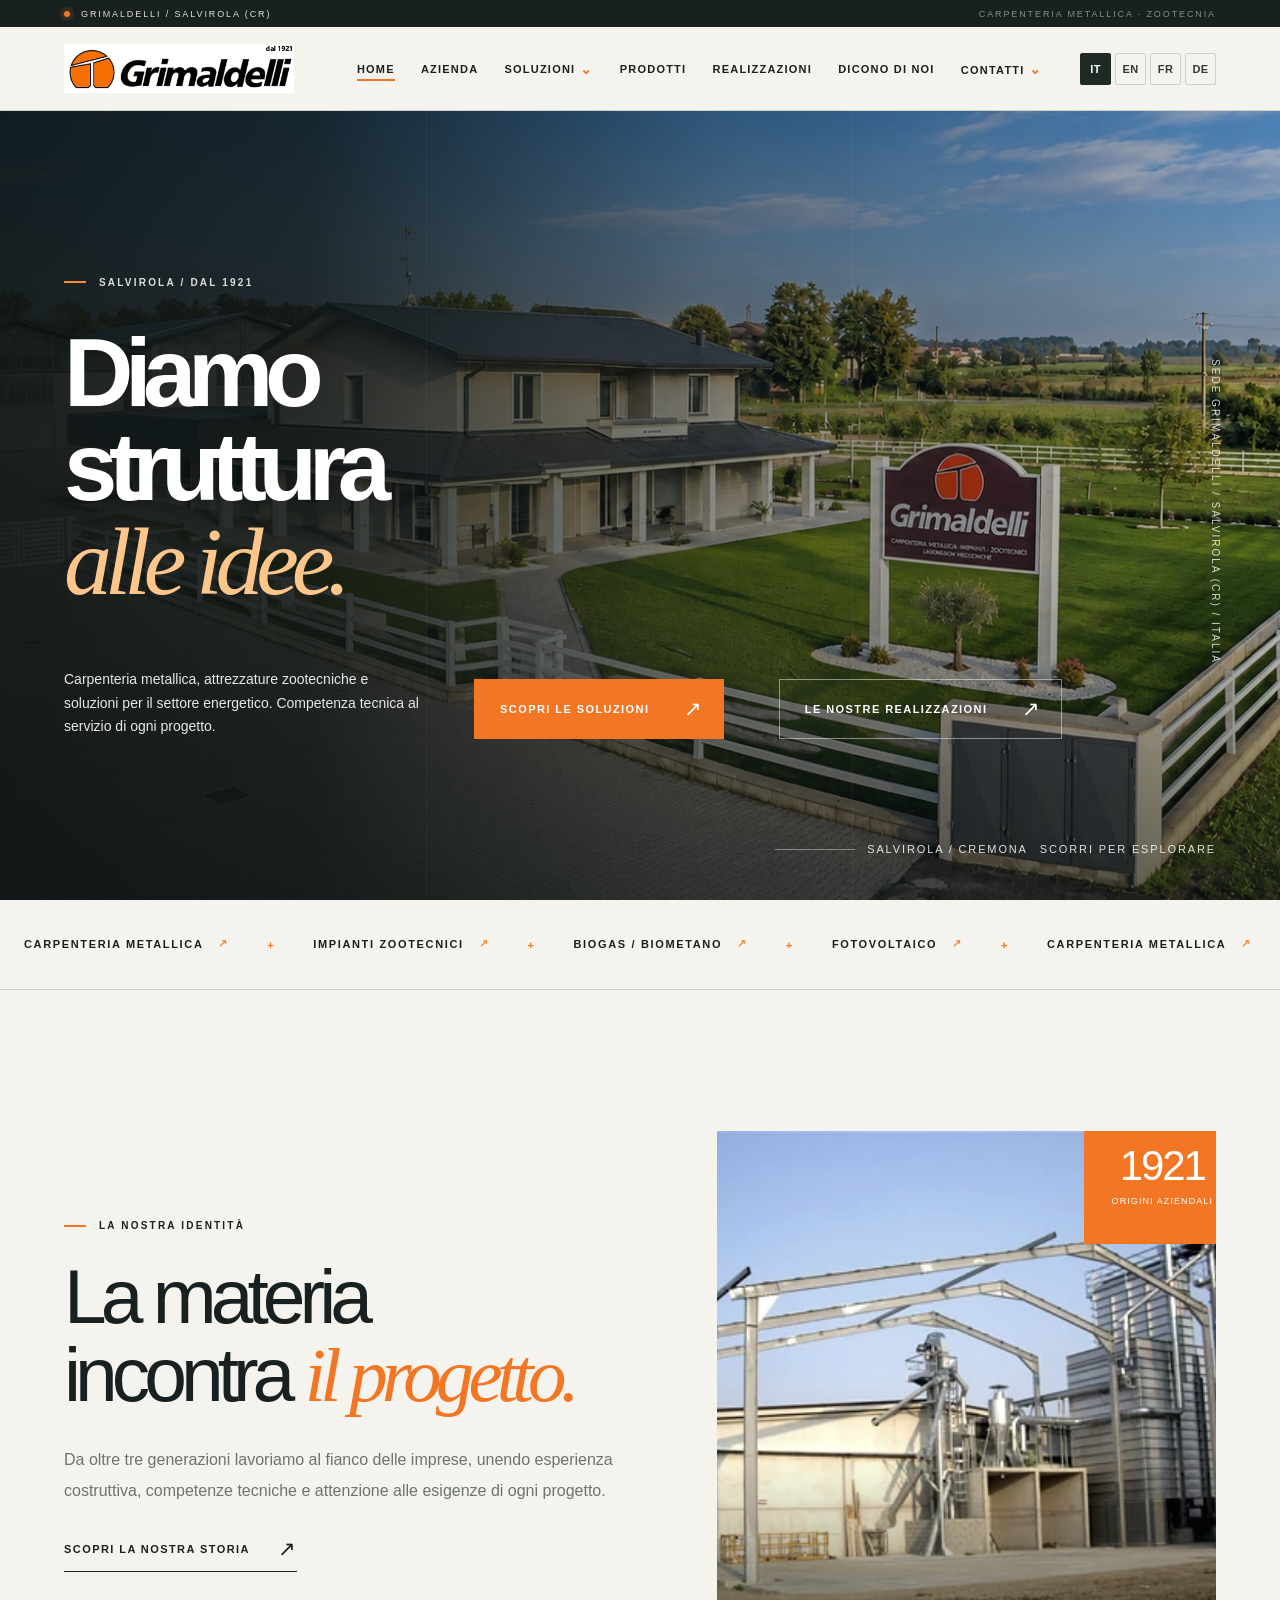
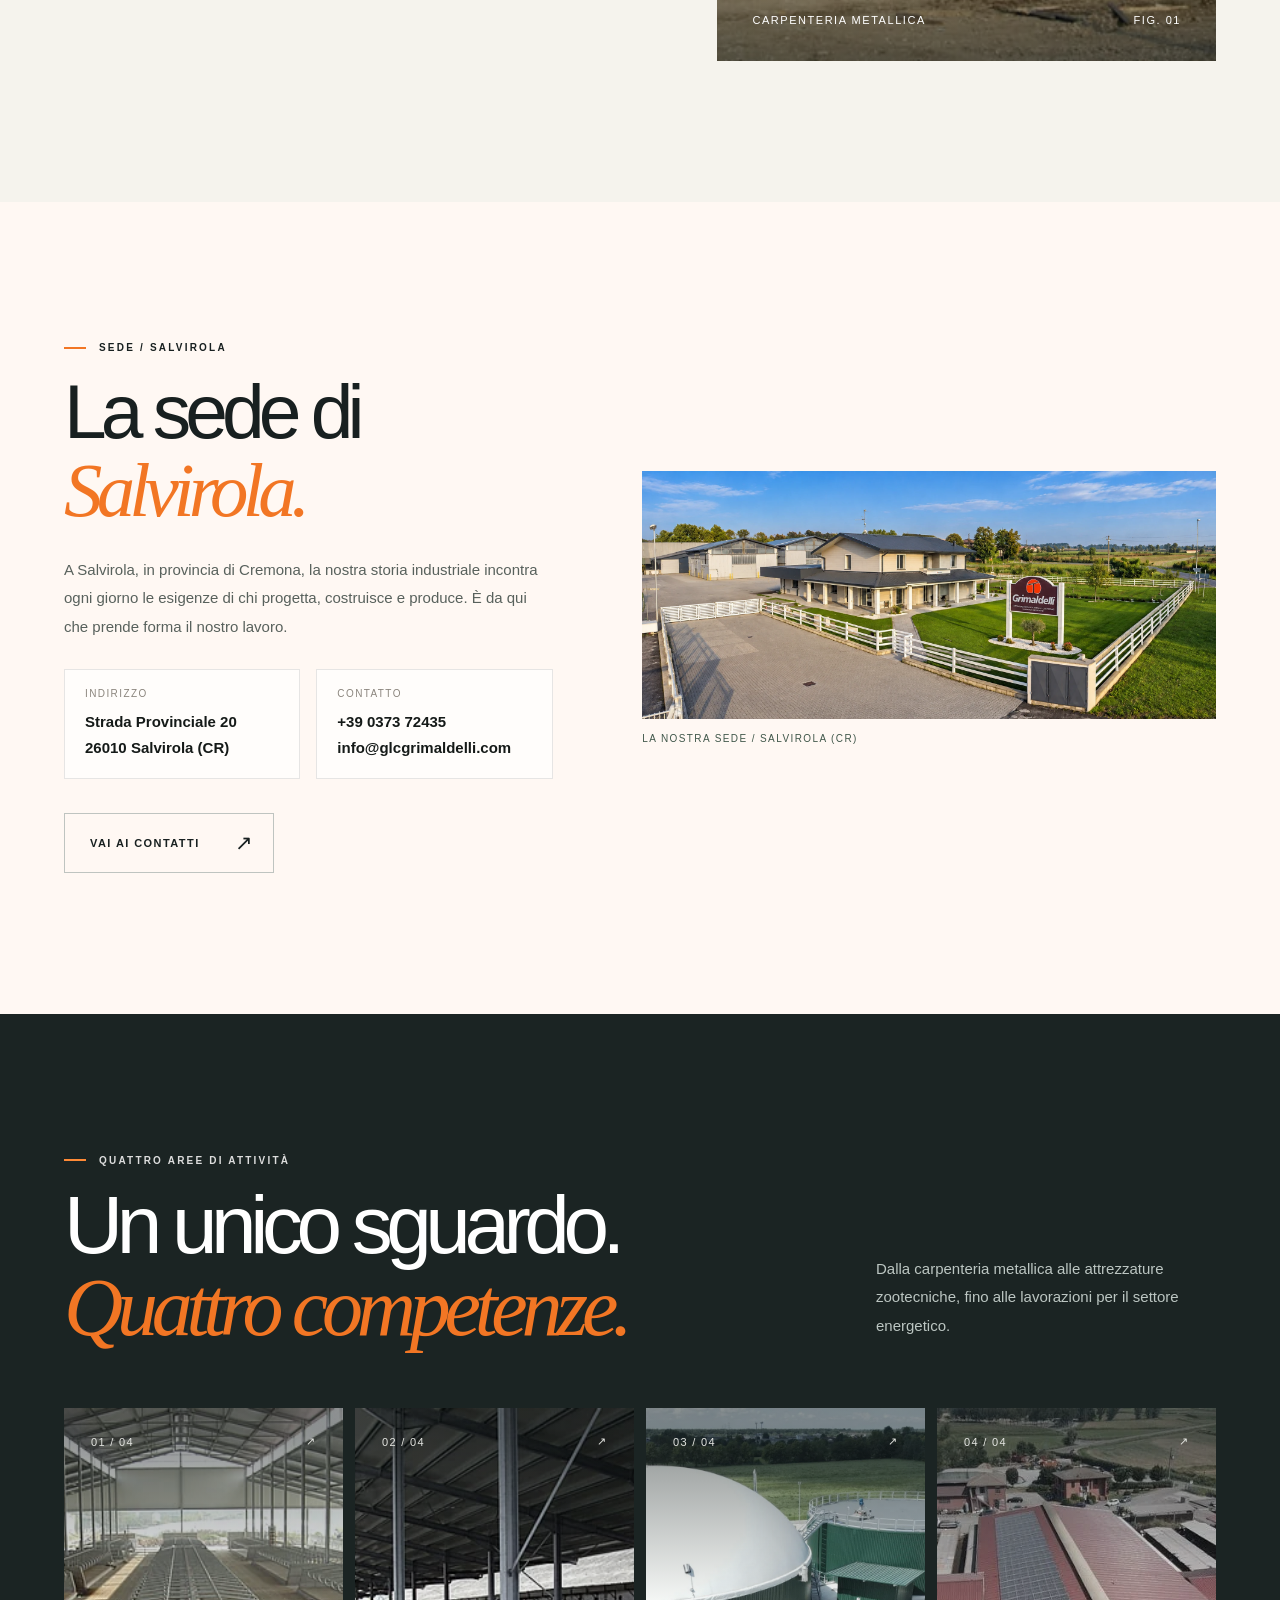
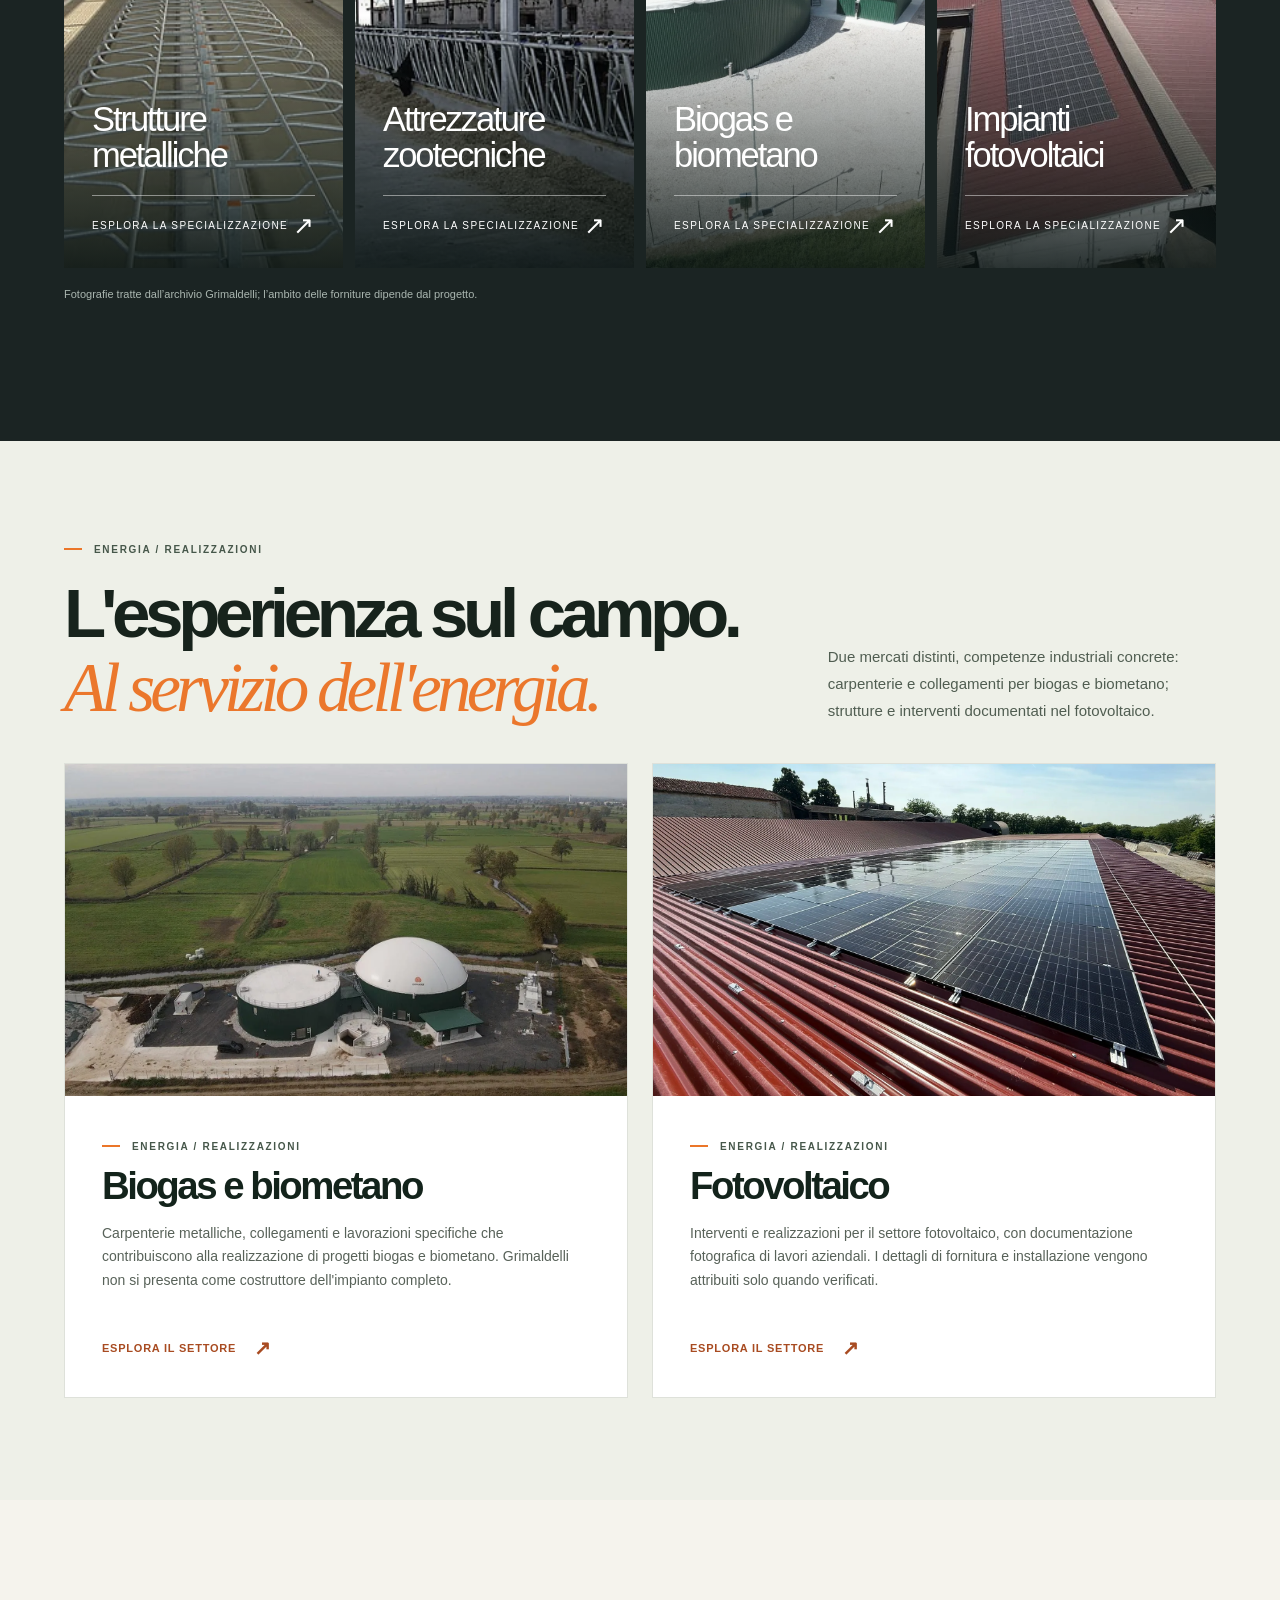
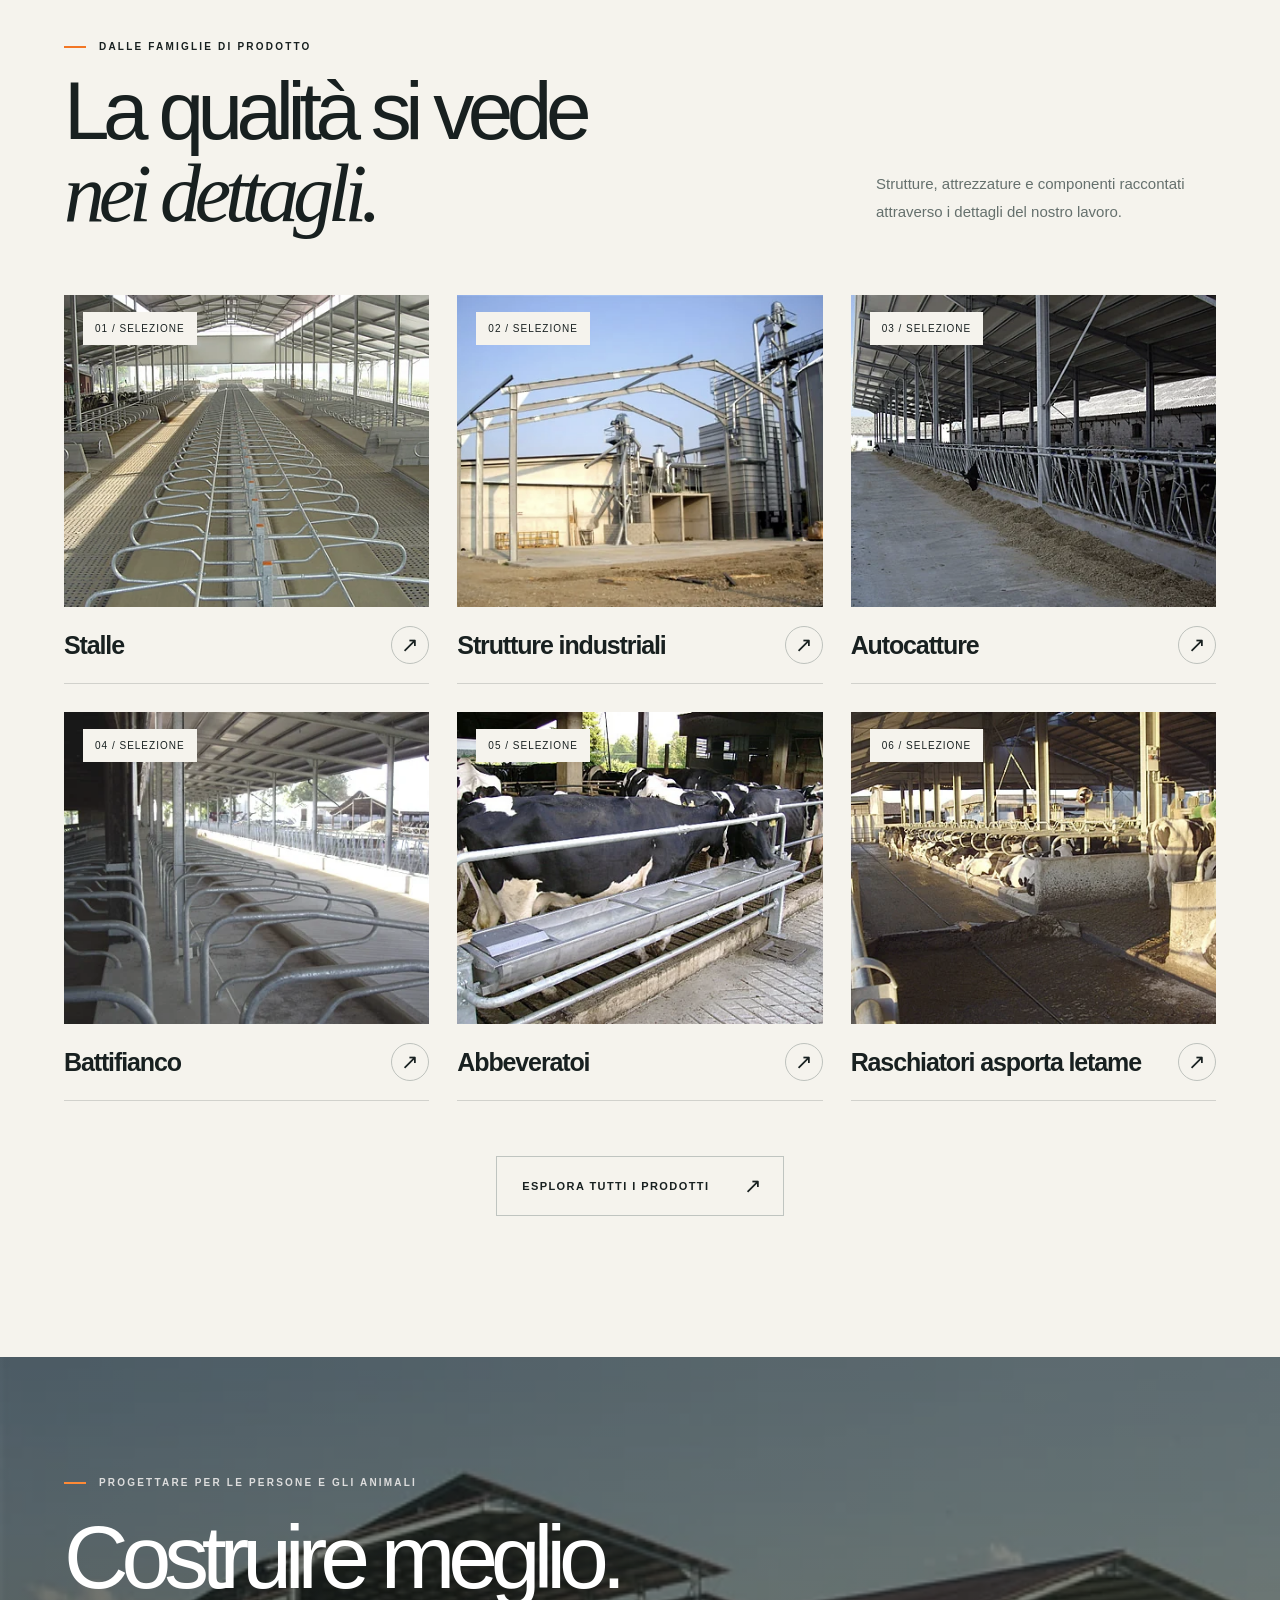
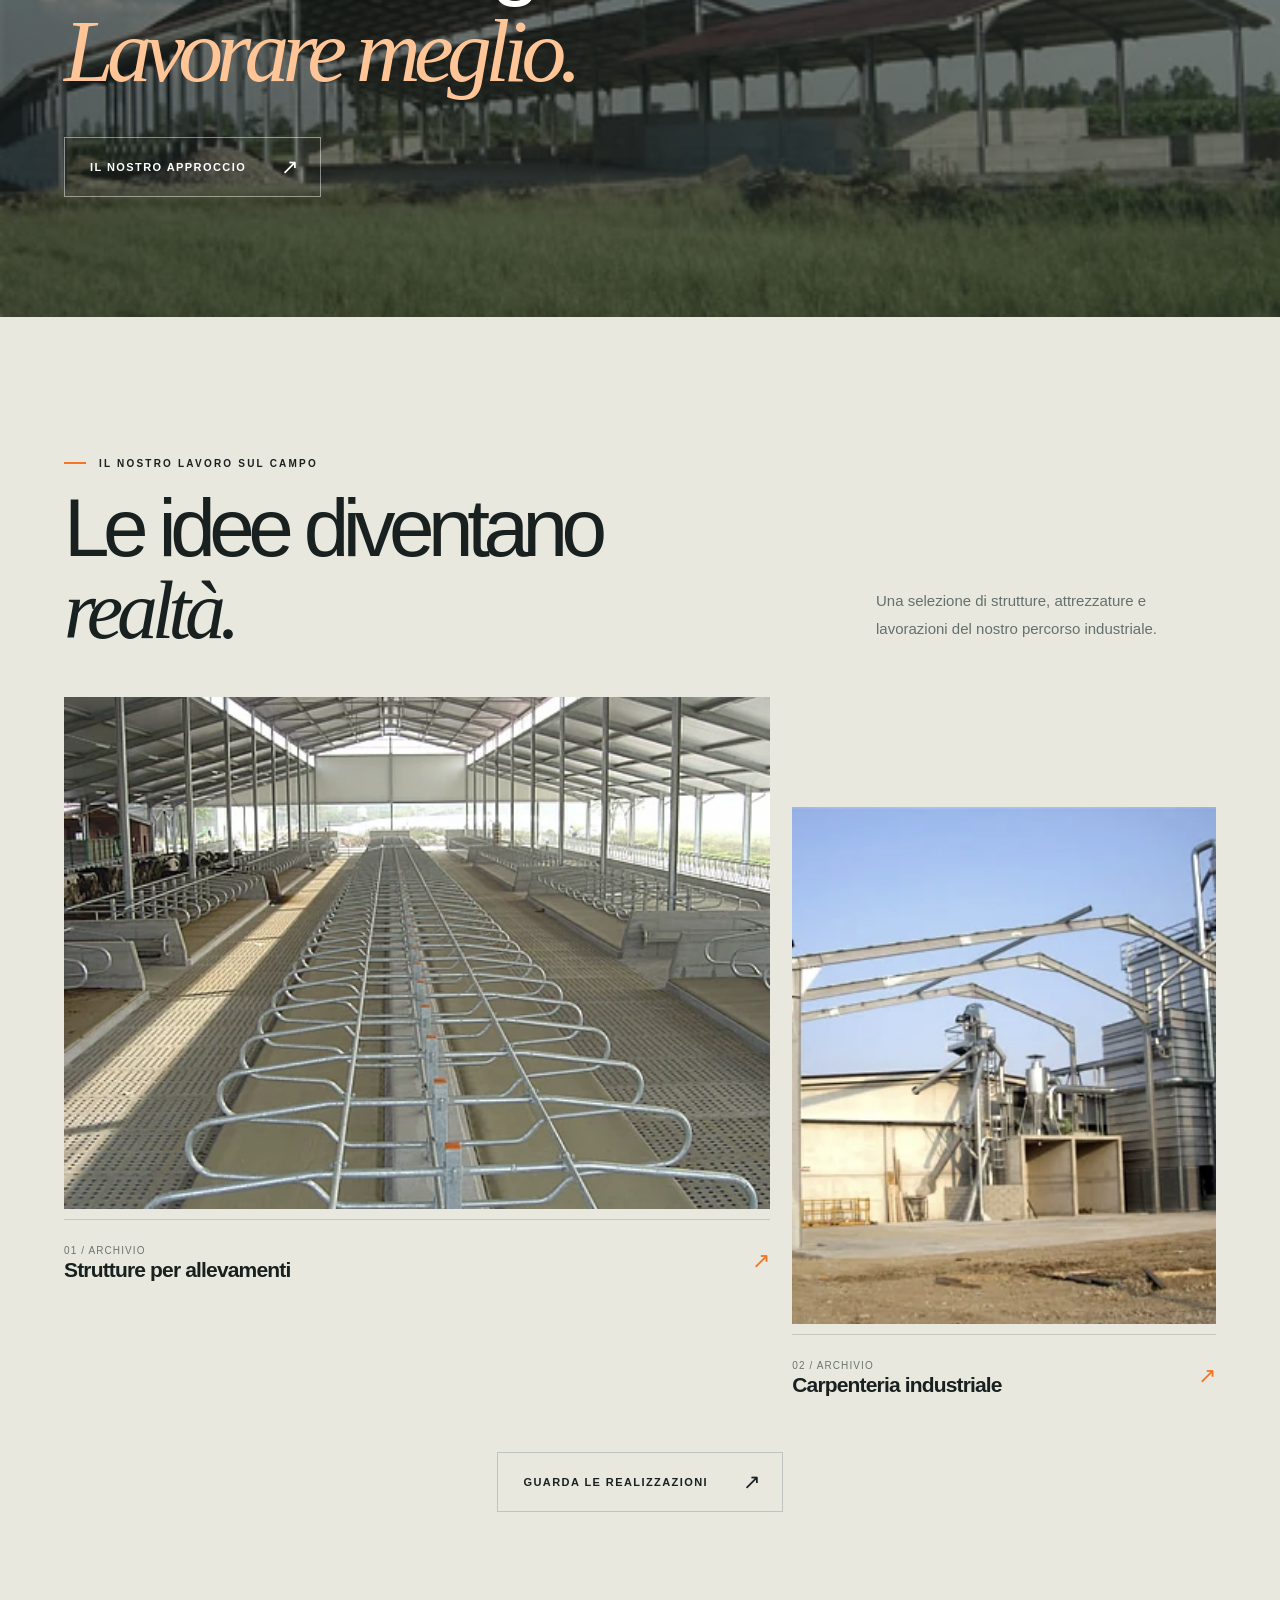
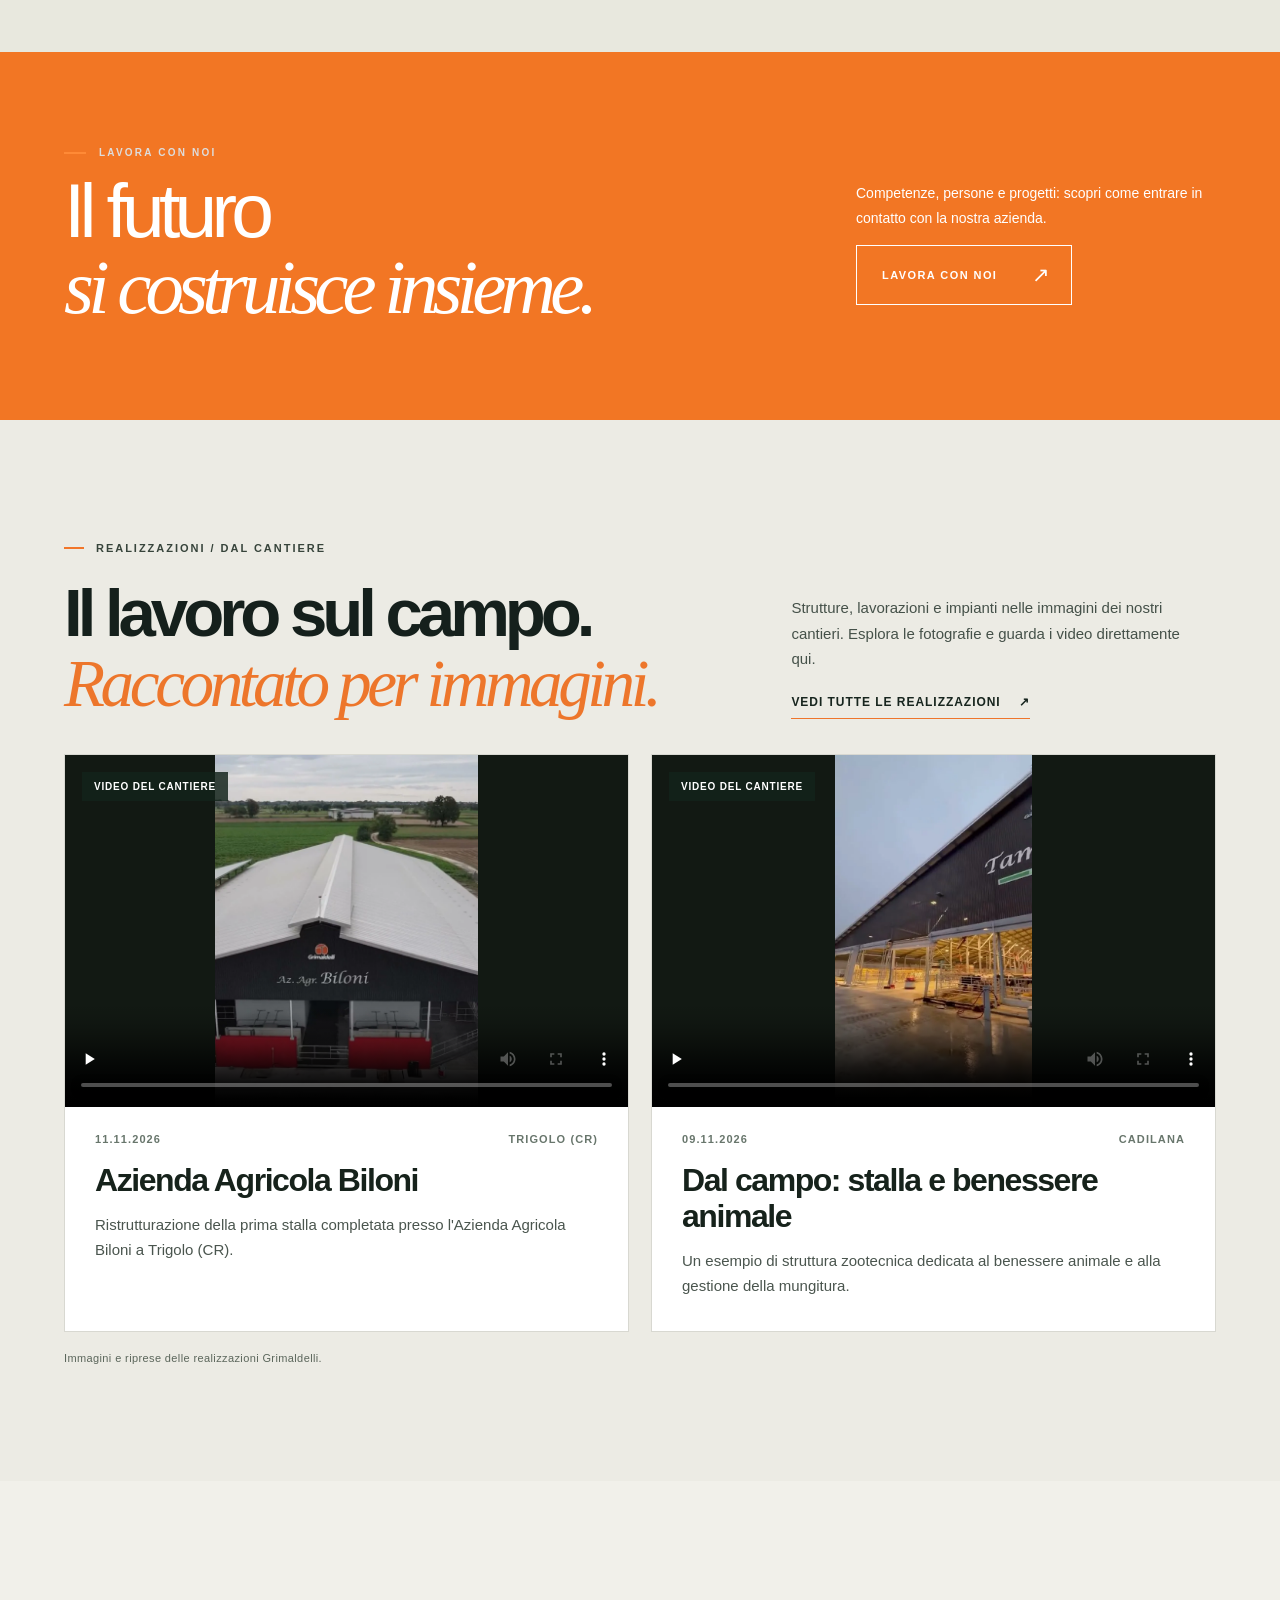
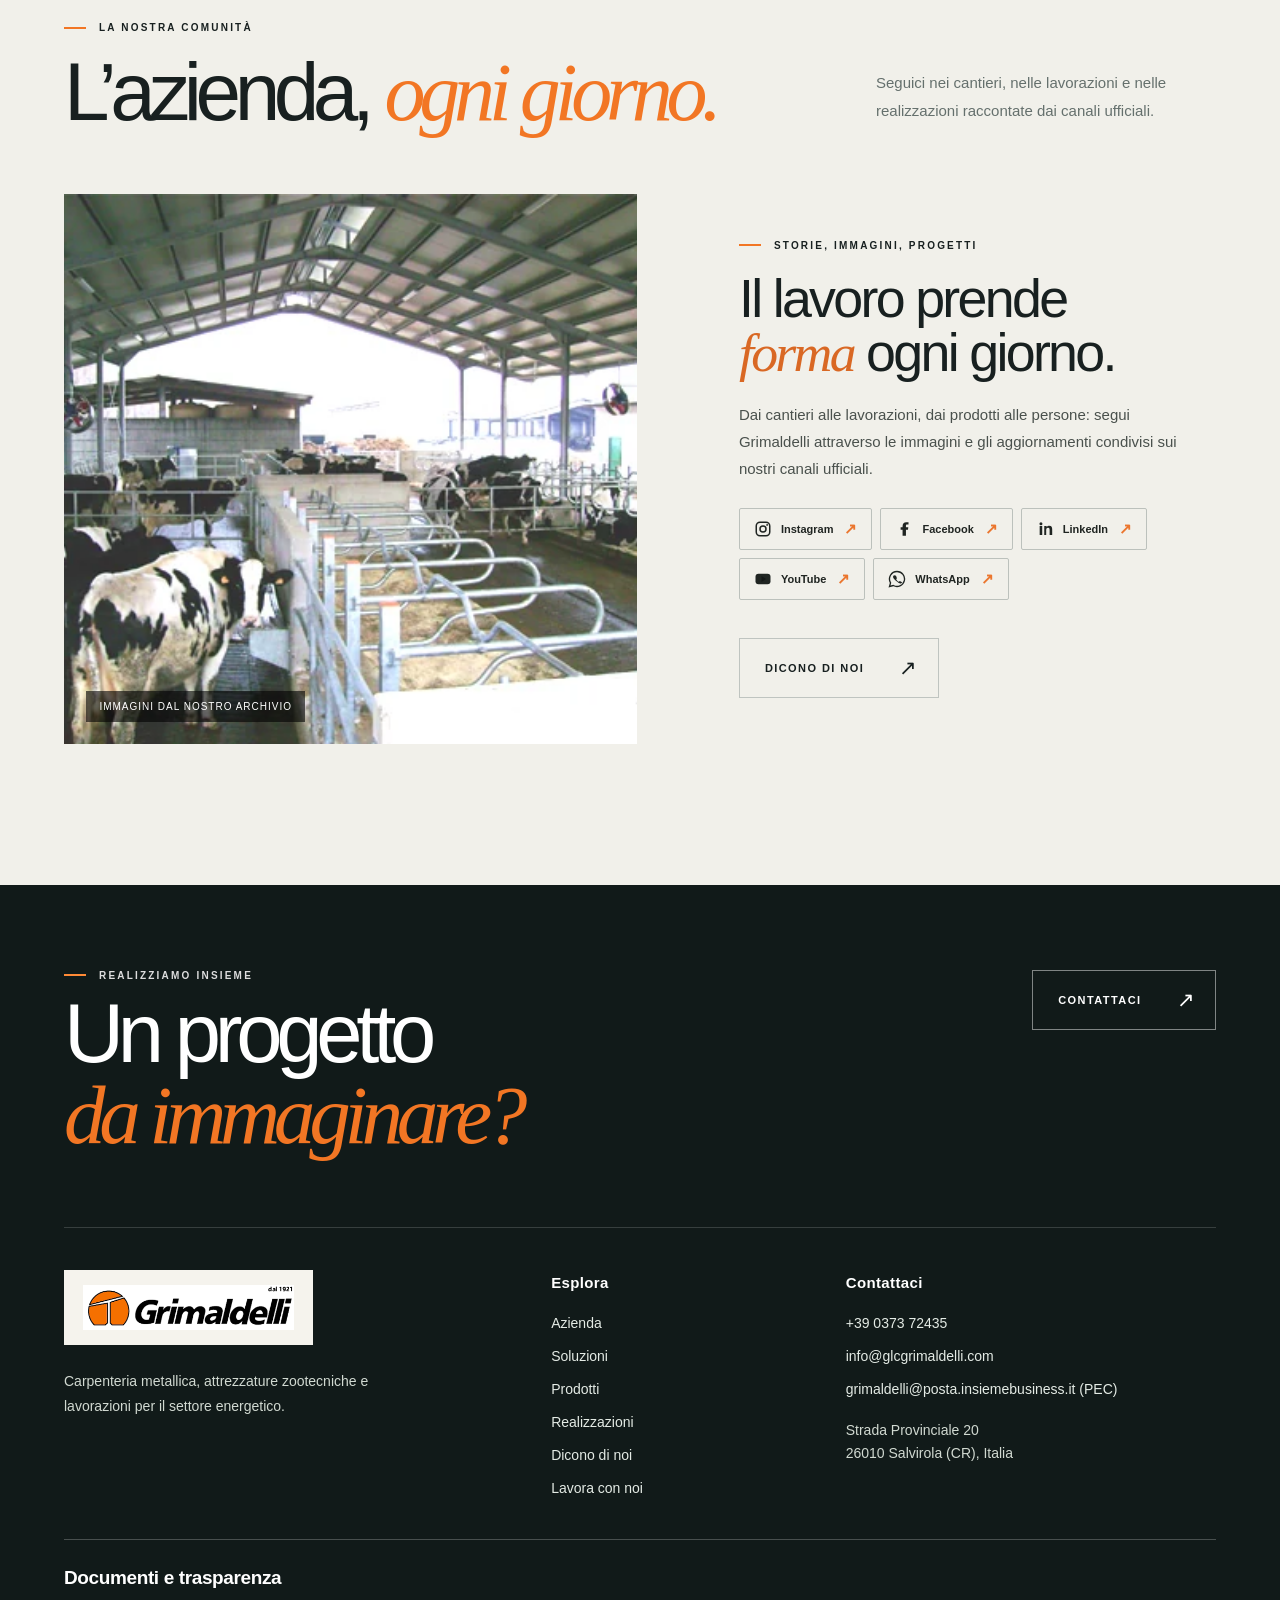
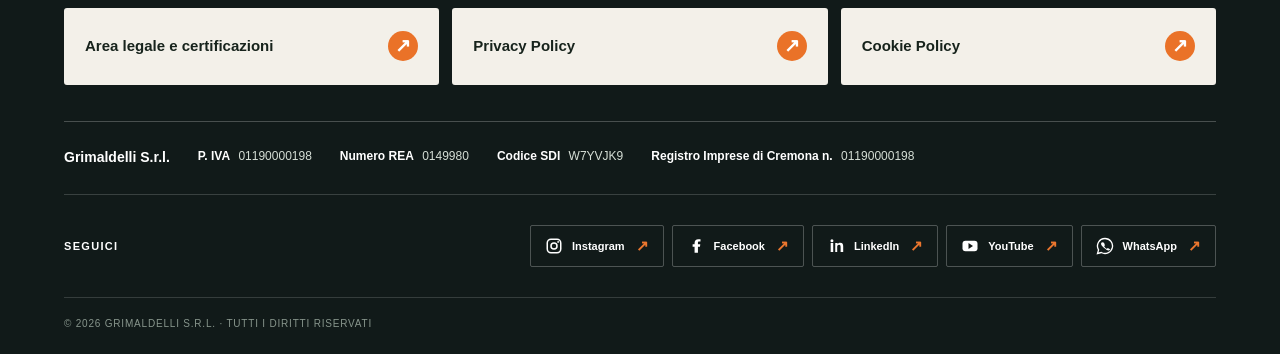
==== commit 14bdc471: "P10: refresh enlarged historical labels CSS for all visitors" ====
--- a/index.html
+++ b/index.html
@@ -11,7 +11,7 @@
   <link rel="icon" type="image/x-icon" sizes="16x16" href="favicon.ico?v=p10-icona-20261113">
   <link rel="icon" type="image/png" sizes="32x32" href="assets/favicon-grimaldelli-32.png?v=p10-icona-20261113">
   <link rel="stylesheet" href="editorial.css?v=p10-site-structure-20261113">
-  <link rel="stylesheet" href="press-editorial.css?v=p10-site-structure-20261113">
+  <link rel="stylesheet" href="press-editorial.css?v=p10-chapter-labels-20261113">
   <script defer src="site-data.js?v=p10-editorial-20261112"></script>
   <script defer src="site-locales.js?v=p10-site-structure-20261113"></script>
   <script defer src="product-locales.js?v=p10-lingue-20261112"></script>
--- a/press-editorial.css
+++ b/press-editorial.css
@@ -176,5 +176,5 @@
 }
 
 /* P10: indici delle quattro sezioni storiche leggibili su desktop e mobile. */
-.company-story-index{font-size:clamp(16px,1.35vw,19px);letter-spacing:.075em;line-height:1.4;color:#a85222;font-weight:800}
-@media(max-width:650px){.company-story-index{font-size:16px;letter-spacing:.06em;padding:0}}
+.company-story-index{font-size:clamp(18px,1.55vw,22px);letter-spacing:.065em;line-height:1.4;color:#a85222;font-weight:800}
+@media(max-width:650px){.company-story-index{font-size:18px;letter-spacing:.06em;padding:0}}
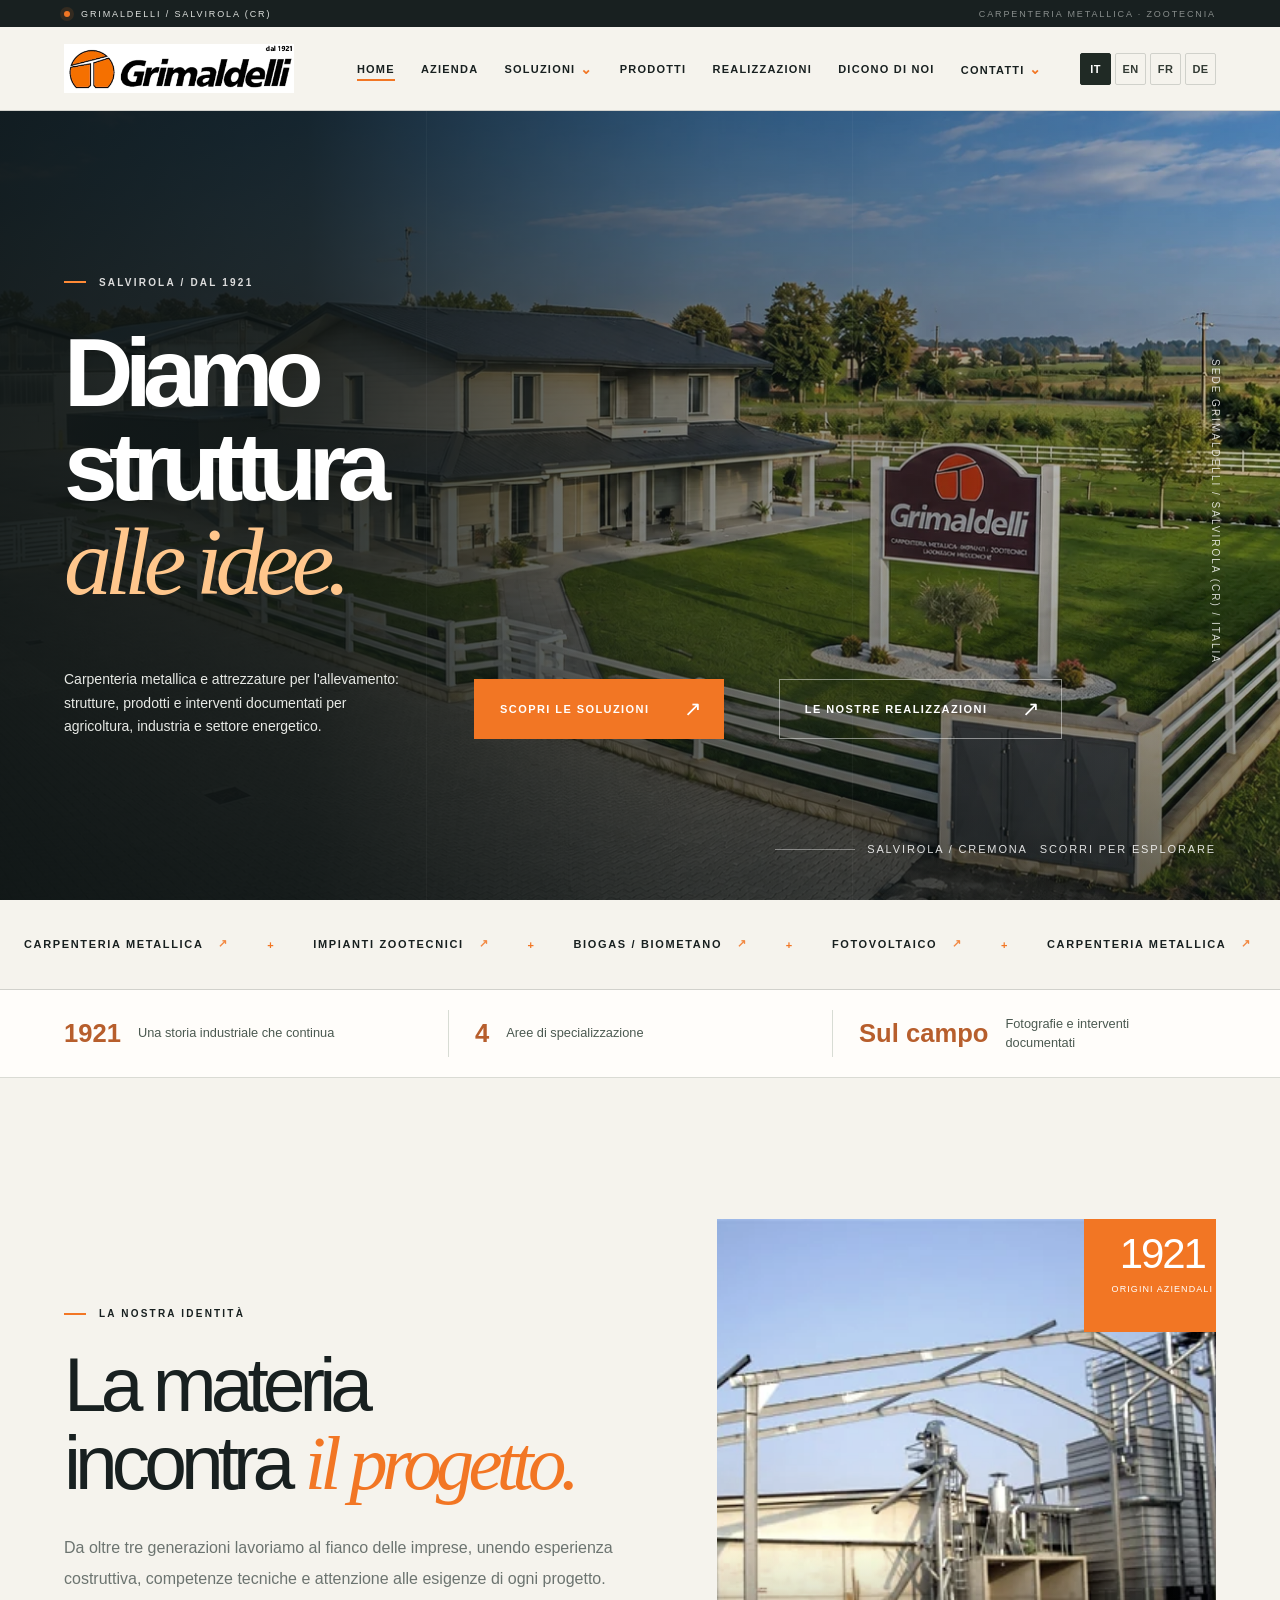
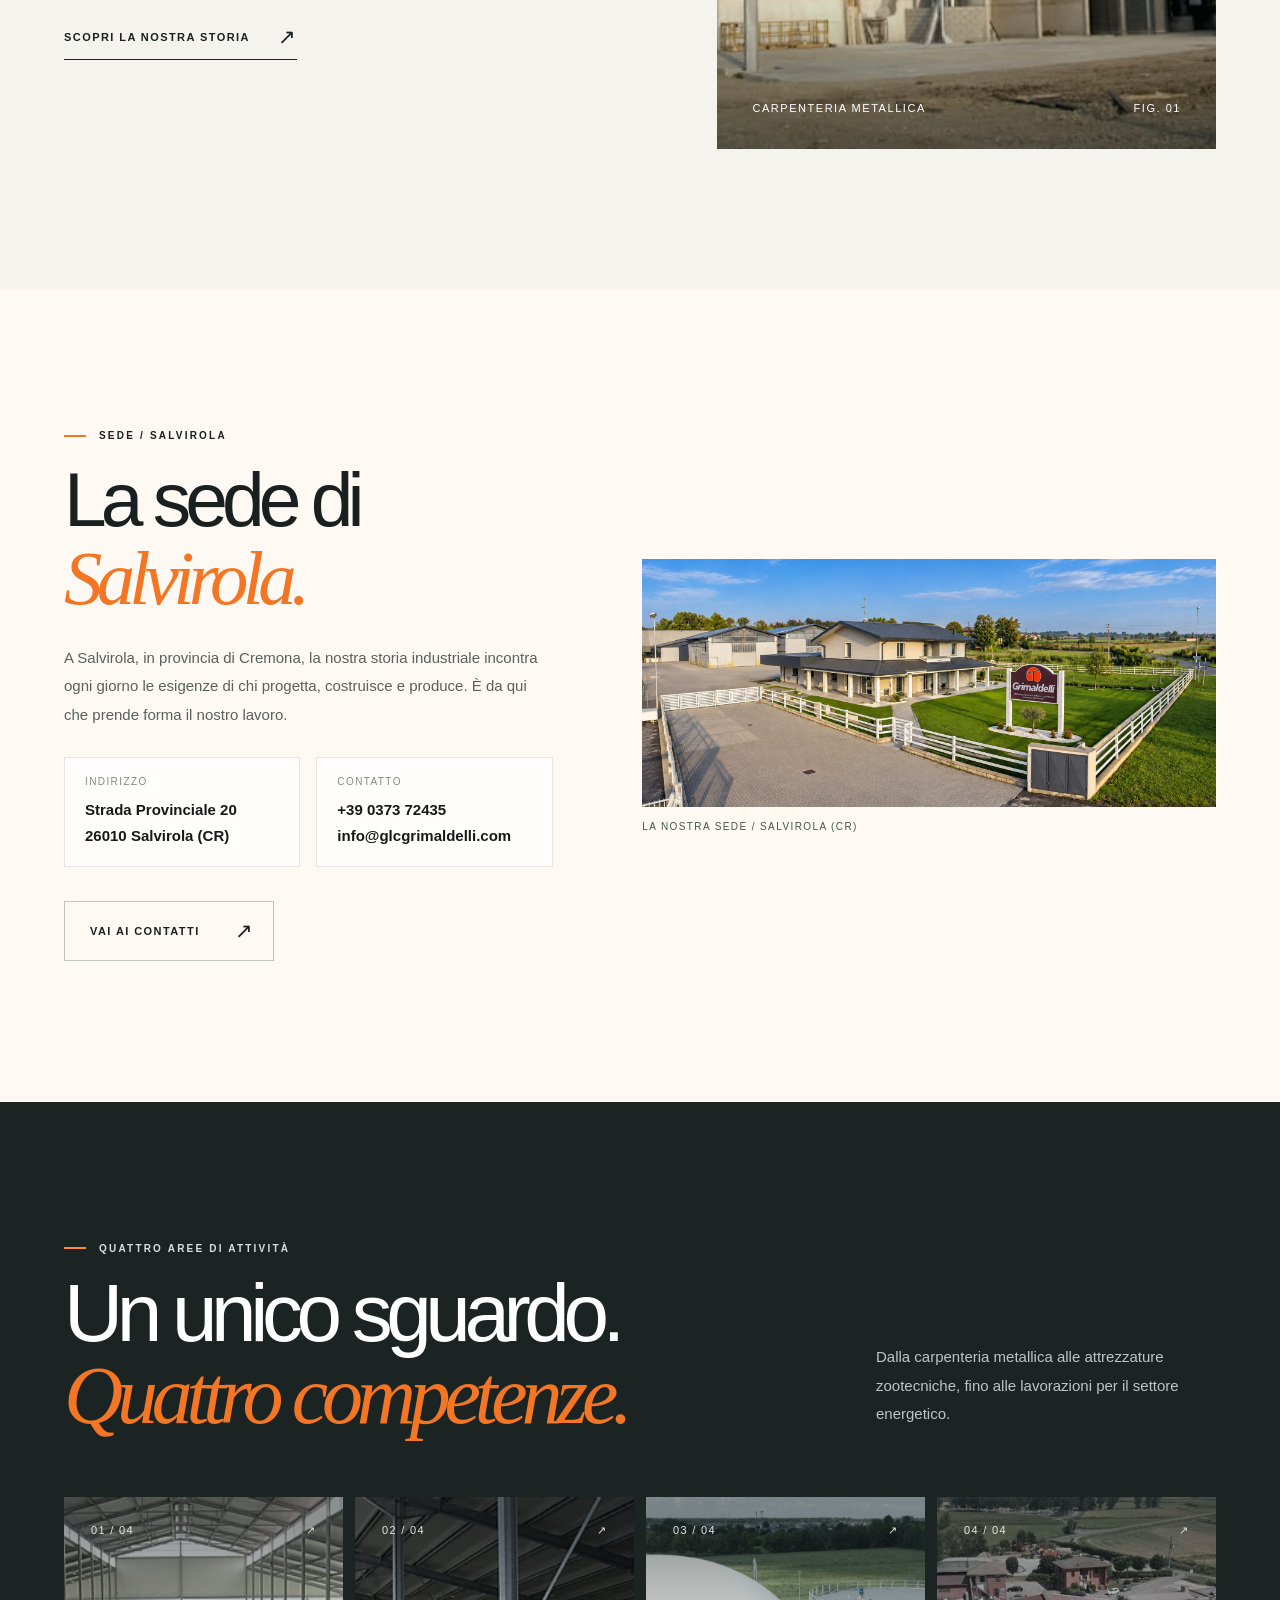
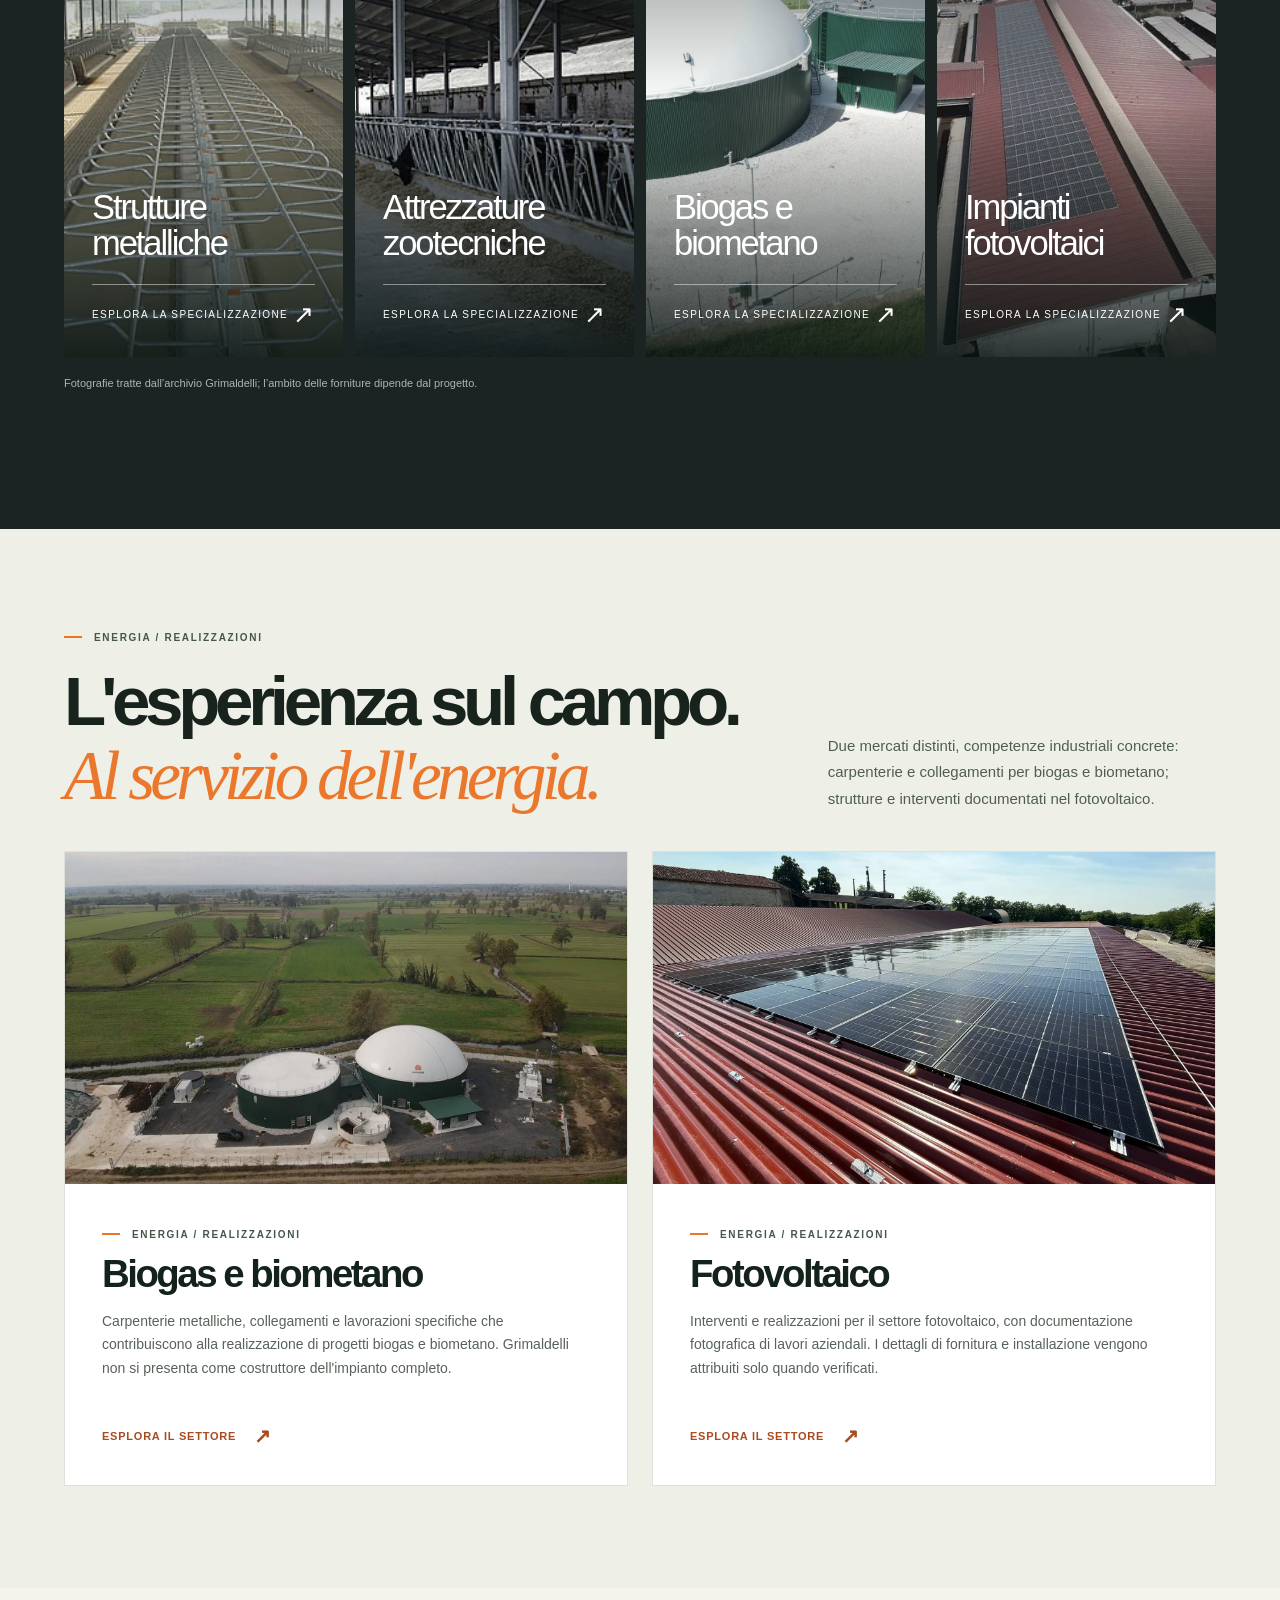
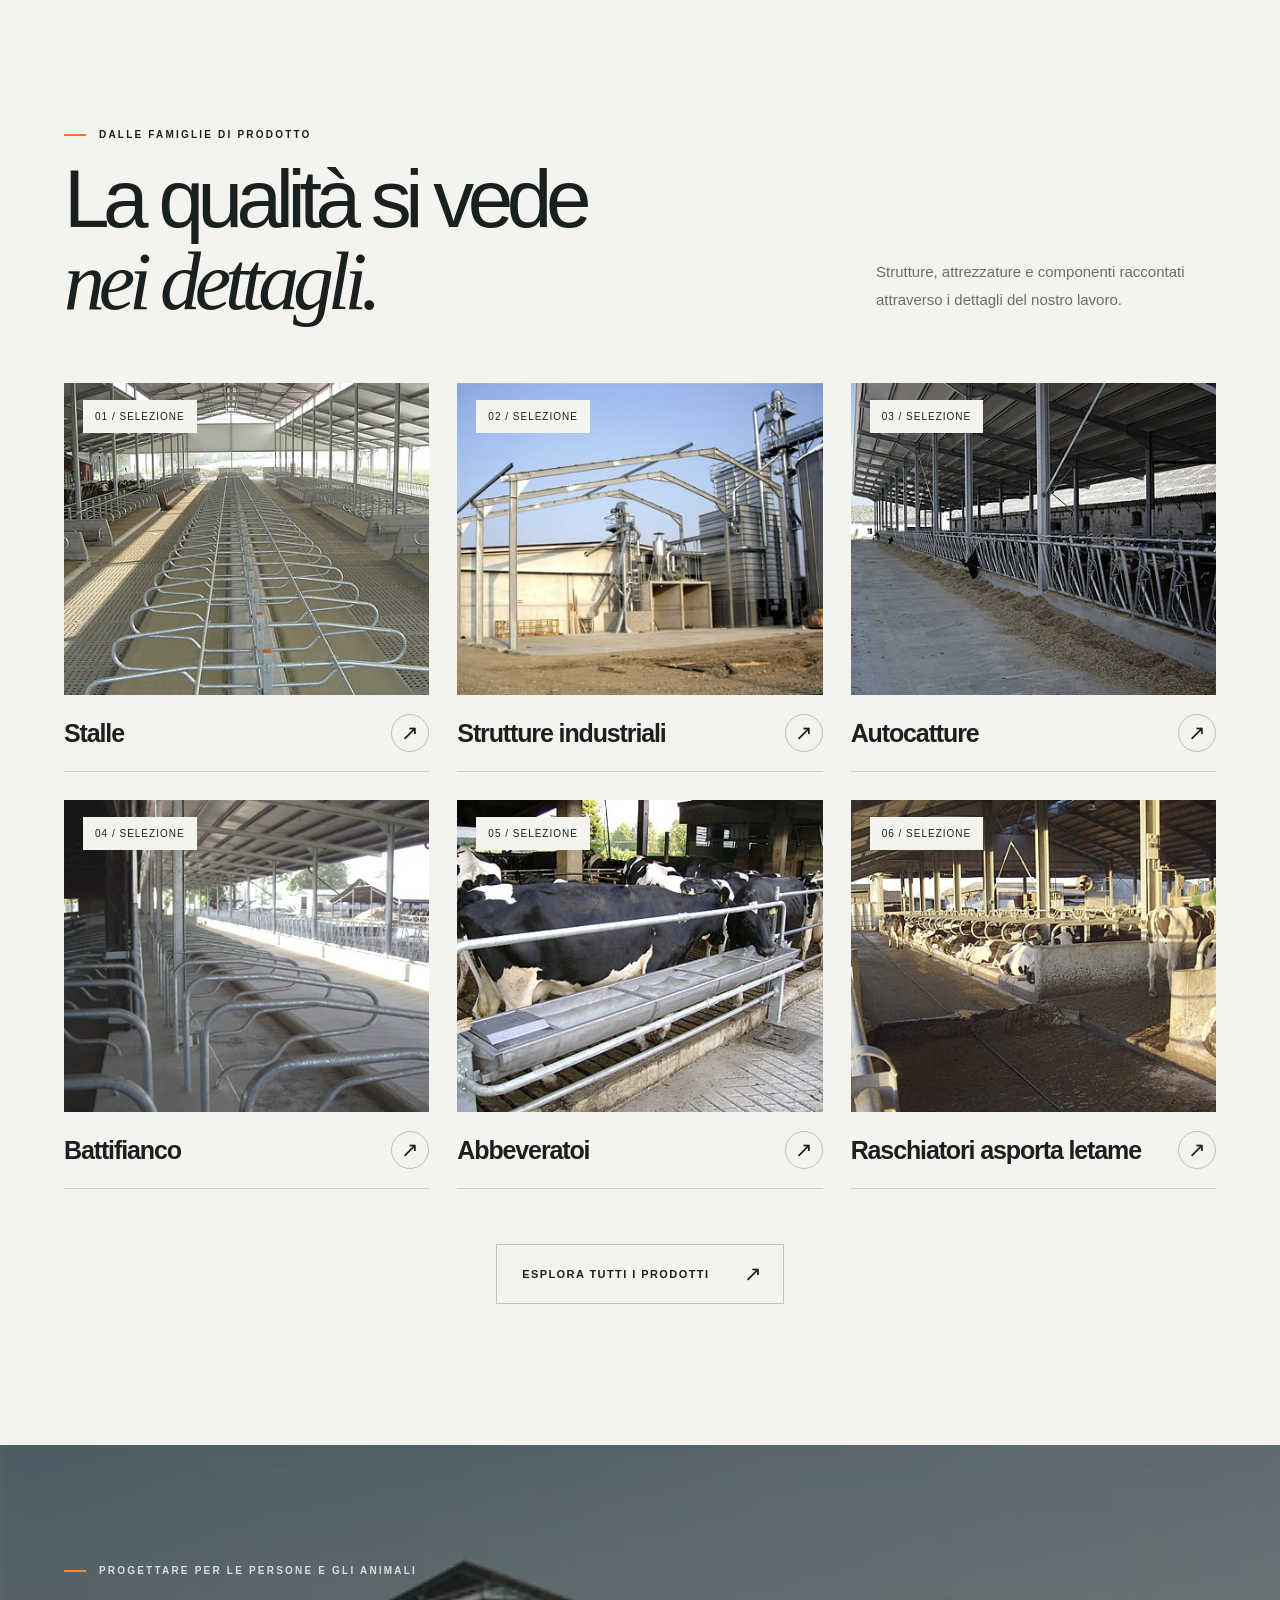
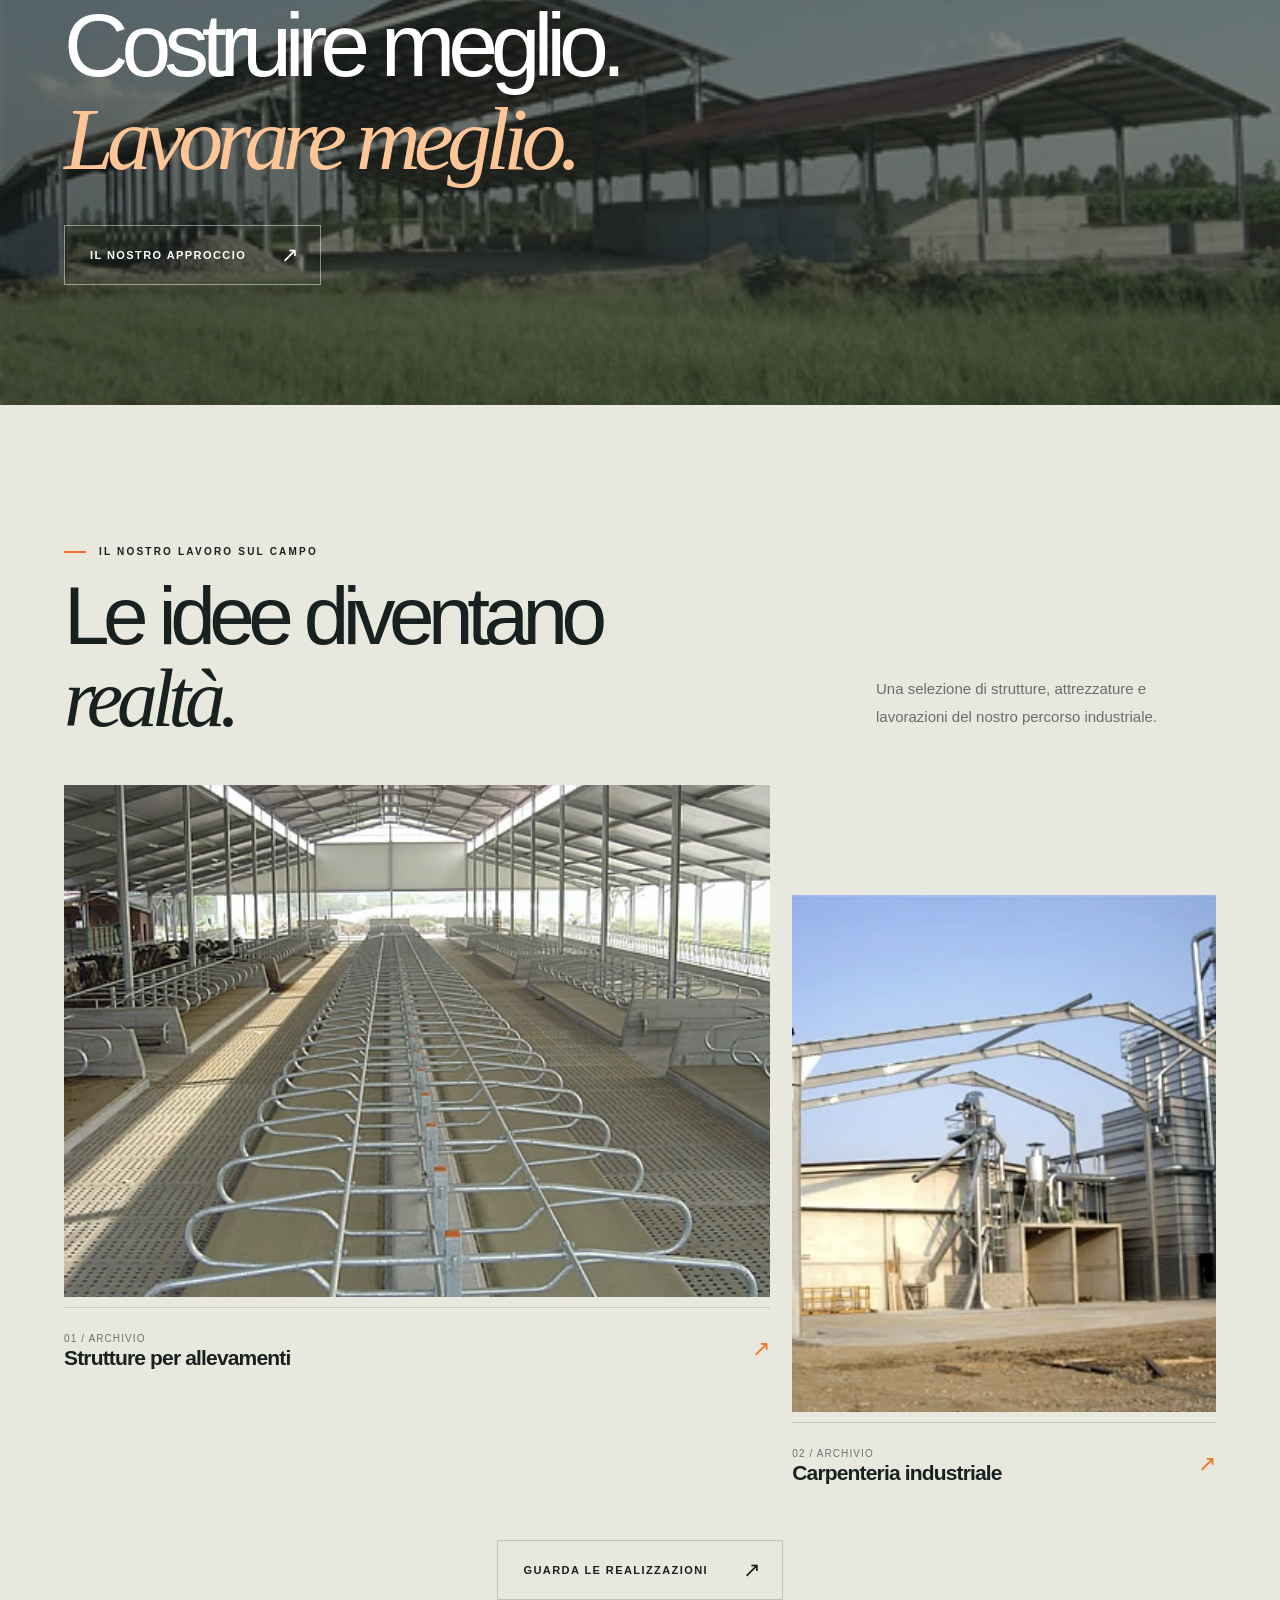
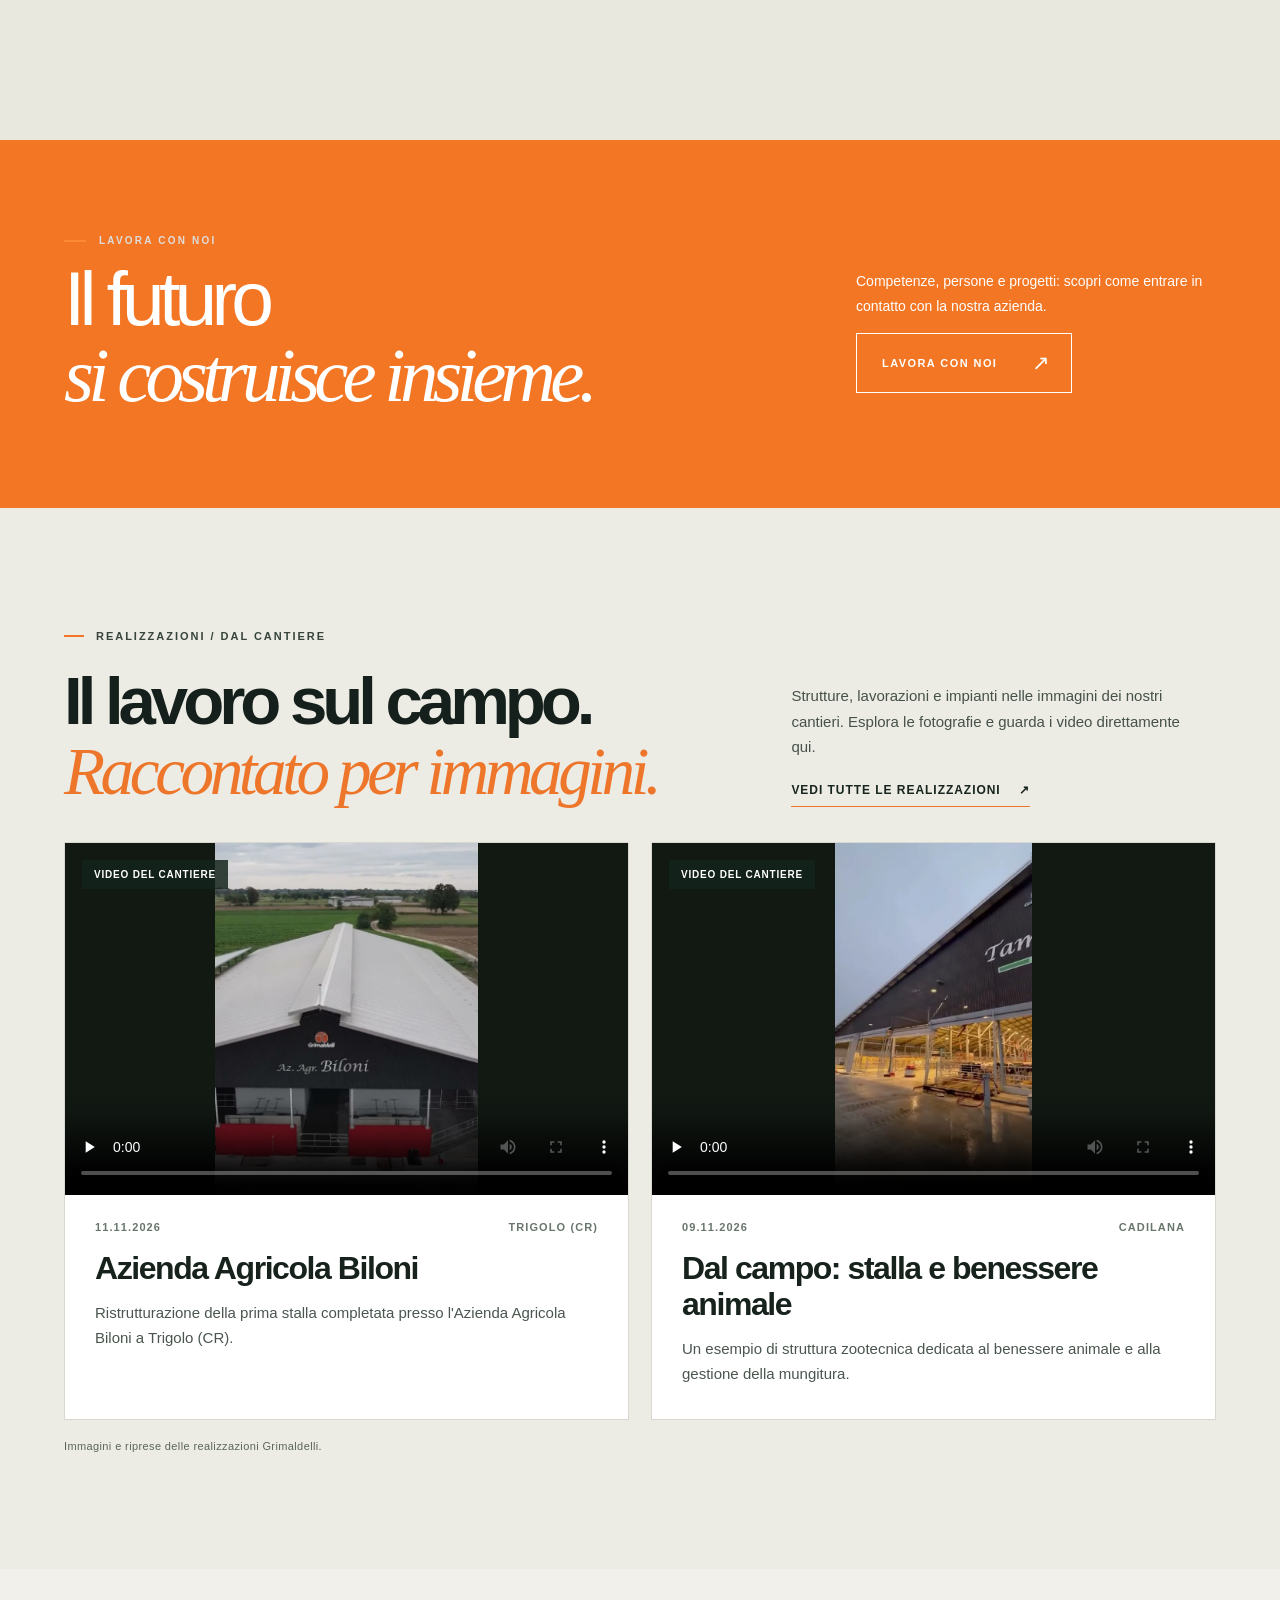
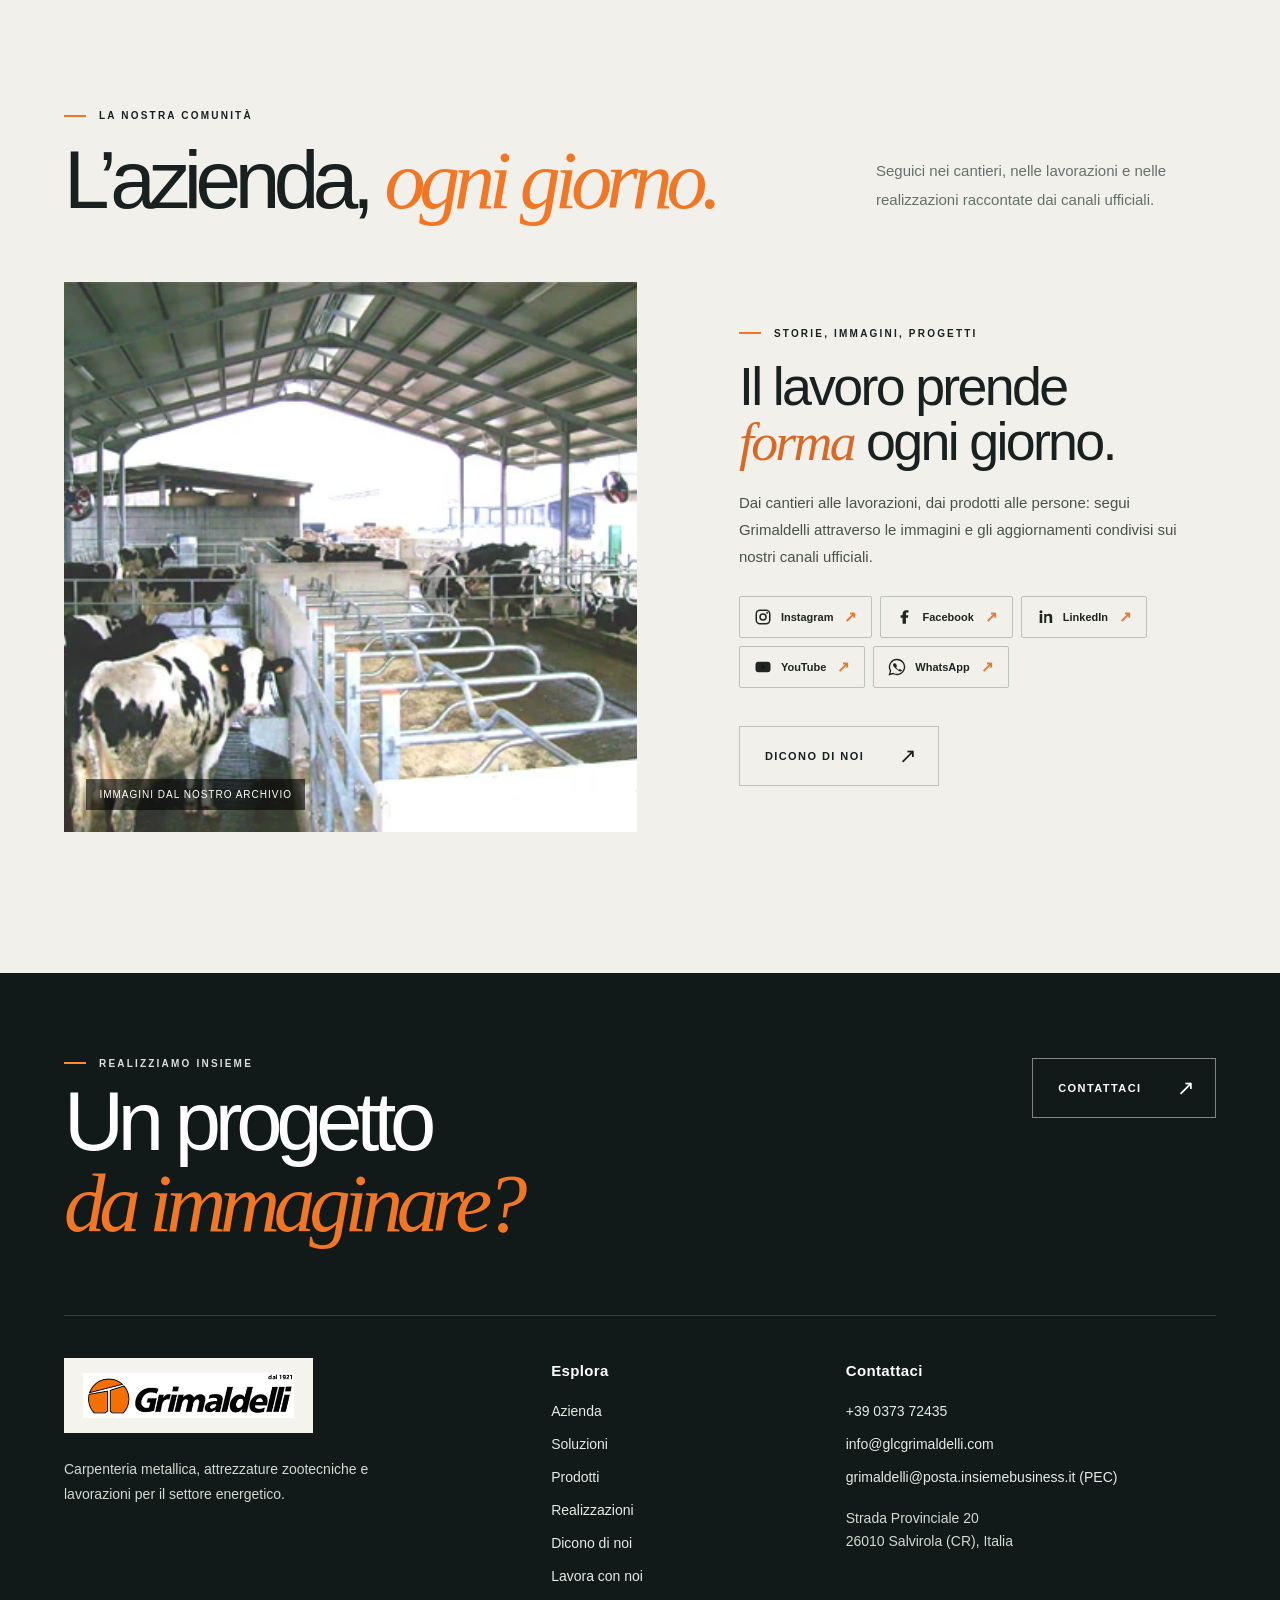
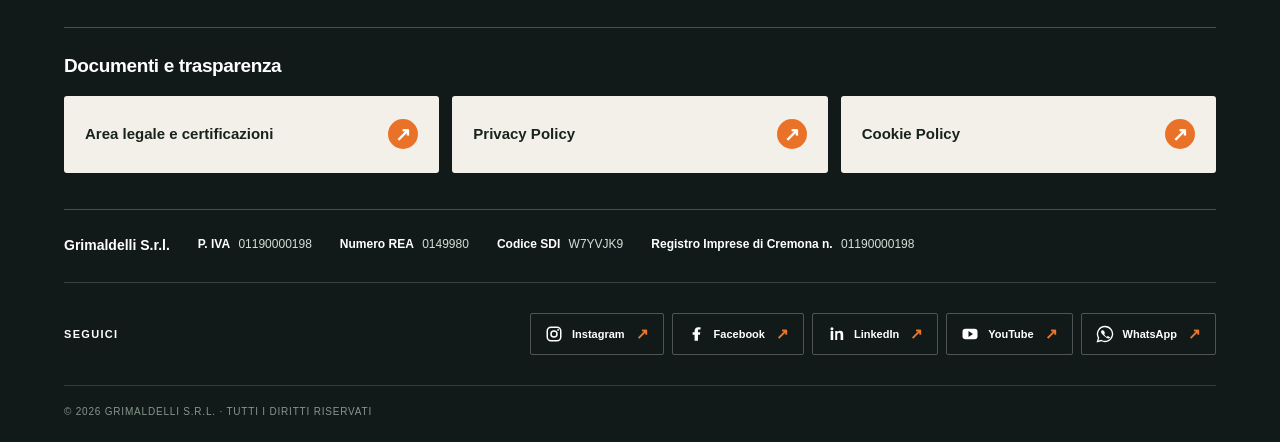
==== commit 6a24c2d1: "P10: activate source-backed marketing and contextual lead enhancements" ====
--- a/index.html
+++ b/index.html
@@ -6,11 +6,17 @@
   <meta name="theme-color" content="#141817">
   <meta name="referrer" content="strict-origin-when-cross-origin">
   <meta name="robots" content="noindex,nofollow,noarchive">
-  <meta name="description" content="Grimaldelli: carpenteria metallica, attrezzature zootecniche e lavorazioni per il settore biogas e biometano.">
+  <meta name="description" content="Grimaldelli: carpenteria metallica, attrezzature per allevamenti e interventi documentati per agricoltura, industria e settore energetico.">
+  <meta property="og:type" content="website">
+  <meta property="og:site_name" content="Grimaldelli">
+  <meta property="og:title" content="Grimaldelli | Carpenteria metallica, zootecnia ed energia">
+  <meta property="og:description" content="Dal 1921, strutture metalliche, attrezzature zootecniche e interventi documentati per l’industria e l’energia.">
+  <meta property="og:image" content="https://gtr2500.github.io/grimaldelli-website-preview/assets/sede-salvirola-2026.webp">
+  <meta name="twitter:card" content="summary_large_image">
   <title>Grimaldelli | Soluzioni che prendono forma</title>
   <link rel="icon" type="image/x-icon" sizes="16x16" href="favicon.ico?v=p10-icona-20261113">
   <link rel="icon" type="image/png" sizes="32x32" href="assets/favicon-grimaldelli-32.png?v=p10-icona-20261113">
-  <link rel="stylesheet" href="editorial.css?v=p10-site-structure-20261113">
+  <link rel="stylesheet" href="editorial.css?v=p10-marketing-conversion-20261113">
   <link rel="stylesheet" href="press-editorial.css?v=p10-chapter-labels-20261113">
   <script defer src="site-data.js?v=p10-editorial-20261112"></script>
   <script defer src="site-locales.js?v=p10-site-structure-20261113"></script>
@@ -24,7 +30,8 @@
   <script defer src="site-energy.js?v=p10-gallery-hero-20261113-b"></script>
   <script defer src="site-marquee.js?v=p10-marquee-no-numbers-20261113"></script>
   <script defer src="site-projects.js?v=p10-site-structure-20261113"></script>
-  <script defer src="site.js?v=p10-site-structure-fixed-20261113"></script>
+  <script defer src="site-marketing.js?v=p10-marketing-conversion-20261113"></script>
+  <script defer src="site.js?v=p10-marketing-conversion-20261113"></script>
 </head>
 <body>
   <div id="progress" class="scroll-progress" aria-hidden="true"></div>
--- a/editorial.css
+++ b/editorial.css
@@ -488,3 +488,54 @@
 @media(max-width:1250px){.nav-solutions-menu summary{font-size:10px}}
 @media(max-width:1100px){.nav-solutions-menu summary{font-size:11px}}
 @media(max-width:700px){.p10-projects-filter-head{display:block}.p10-projects-filter-head p{margin-top:10px}.p10-projects-tab{padding:11px 12px;font-size:12px}.p10-projects-filter{padding-top:25px}.solution-detail-actions{display:flex;flex-direction:column;align-items:stretch}}
+
+/* P10 2026-11-13 – source-backed marketing enhancement; responsive across languages. */
+.p10-mkt-proof-strip{background:#fffdfa;border-bottom:1px solid #dadbd4;color:#1d2c25}
+.p10-mkt-proof-row{display:grid;grid-template-columns:repeat(3,minmax(0,1fr));gap:0;padding-top:20px;padding-bottom:20px}
+.p10-mkt-proof{display:flex;align-items:center;gap:17px;padding:5px 20px 5px 0;min-width:0}
+.p10-mkt-proof+.p10-mkt-proof{border-left:1px solid #d8dcd4;padding-left:26px}
+.p10-mkt-proof strong{color:#b75e2c;font-size:clamp(21px,2vw,29px);line-height:1;font-weight:680;white-space:nowrap}
+.p10-mkt-proof span{font-size:clamp(12px,1vw,14px);line-height:1.45;color:#4b5950}
+.p10-mkt-product-evidence{display:grid;grid-template-columns:minmax(220px,.85fr) minmax(0,1.4fr);gap:clamp(20px,5vw,65px);margin:42px 0 32px;padding:34px 0 38px;border-top:1px solid #ccd3c9;border-bottom:1px solid #ccd3c9}
+.p10-mkt-evidence-head>span{display:block;margin-bottom:16px;font-size:10px;text-transform:uppercase;letter-spacing:.14em;font-weight:800;color:#ae5b29}
+.p10-mkt-evidence-head h3{font-size:clamp(28px,3vw,41px);font-weight:610;line-height:1.12;letter-spacing:-.055em;margin:0}
+.p10-mkt-evidence-content p{color:#4b5952;line-height:1.78;margin:0 0 17px;font-size:15px}
+.p10-mkt-evidence-content ul{padding:0;margin:0;list-style:none;display:grid;grid-template-columns:1fr;gap:12px}
+.p10-mkt-evidence-content li{position:relative;padding-left:24px;color:#24352c;font-size:14px;line-height:1.65}
+.p10-mkt-evidence-content li:before{position:absolute;left:0;top:.4em;content:"";border:2px solid #c5682e;border-radius:100%;width:8px;height:8px}
+.p10-mkt-evidence-content .p10-mkt-source{margin-top:23px;color:#67736a;font-size:12px;line-height:1.75}
+.p10-mkt-source a{display:inline-block;color:#9a501e;text-decoration:underline;text-underline-offset:3px;font-weight:750}
+.p10-mkt-related{margin-bottom:40px;padding-bottom:10px}
+.p10-mkt-related .text-link{font-size:13px}
+.p10-mkt-sector-note{border-left:3px solid #d27d45;padding:12px 18px 12px 21px;margin:27px 0 13px;max-width:620px;background:#f3f3eb}
+.p10-mkt-sector-note strong{font-size:11px;text-transform:uppercase;letter-spacing:.11em;color:#a55727}
+.p10-mkt-sector-note p{margin:9px 0 0!important;font-size:14px!important;line-height:1.75!important;color:#394c40!important}
+.p10-mkt-contact-context{border-top:2px solid #d1793e;padding:17px 0 15px;margin:14px 0 19px;color:#24382c}
+.p10-mkt-contact-context strong{font-size:15px;line-height:1.55}
+.p10-mkt-contact-context p{font-size:13px;line-height:1.6;color:#506256;margin:6px 0 0}
+.p10-mkt-preview-contact{background:#eff1ea;border:1px solid #d7ded0;padding:17px 19px;margin:0 0 20px;color:#24382c}
+.p10-mkt-preview-contact p{margin:0 0 15px;font-size:13px;line-height:1.65}
+.p10-mkt-mail-action{display:inline-flex;align-items:center;gap:8px;background:#1c3328;padding:12px 16px;font-size:12px;letter-spacing:.04em;font-weight:780;color:#fff;text-decoration:none}
+.p10-mkt-mail-action:hover,.p10-mkt-mail-action:focus-visible{background:#b96530;color:#fff}
+.p10-mkt-project-note{border-top:1px solid #cad0c8;margin:36px auto 50px;padding:19px 0 15px;max-width:1080px;color:#536055;font-size:12px;line-height:1.8}
+.p10-mkt-project-note strong{color:#1e3226;font-weight:760}
+.p10-mkt-press-note{border-bottom:1px solid #d0d7cf;padding-top:17px;padding-bottom:17px;font-size:13px;line-height:1.65;color:#4b6052}
+.p10-mkt-press-note strong{color:#22372c}
+@media(max-width:900px){
+ .p10-mkt-proof-row{padding-top:14px;padding-bottom:14px}
+ .p10-mkt-proof{gap:10px;padding-right:10px}
+ .p10-mkt-proof+.p10-mkt-proof{padding-left:13px}
+ .p10-mkt-proof span{font-size:11px}
+ .p10-mkt-product-evidence{grid-template-columns:1fr;gap:18px;margin-top:26px;padding:26px 0}
+}
+@media(max-width:600px){
+ .p10-mkt-proof-row{grid-template-columns:1fr;gap:0;padding-top:10px;padding-bottom:10px}
+ .p10-mkt-proof{padding:12px 0;gap:20px}
+ .p10-mkt-proof+.p10-mkt-proof{border-left:0;border-top:1px solid #e4e5dd;padding-left:0}
+ .p10-mkt-proof strong{min-width:86px;font-size:22px}
+ .p10-mkt-proof span{font-size:13px}
+ .p10-mkt-evidence-head h3{font-size:30px}
+ .p10-mkt-preview-contact,.p10-mkt-contact-context{max-width:100%}
+ .p10-mkt-mail-action{width:100%;justify-content:center;padding:14px}
+ .p10-mkt-product-evidence{padding-top:28px}
+}
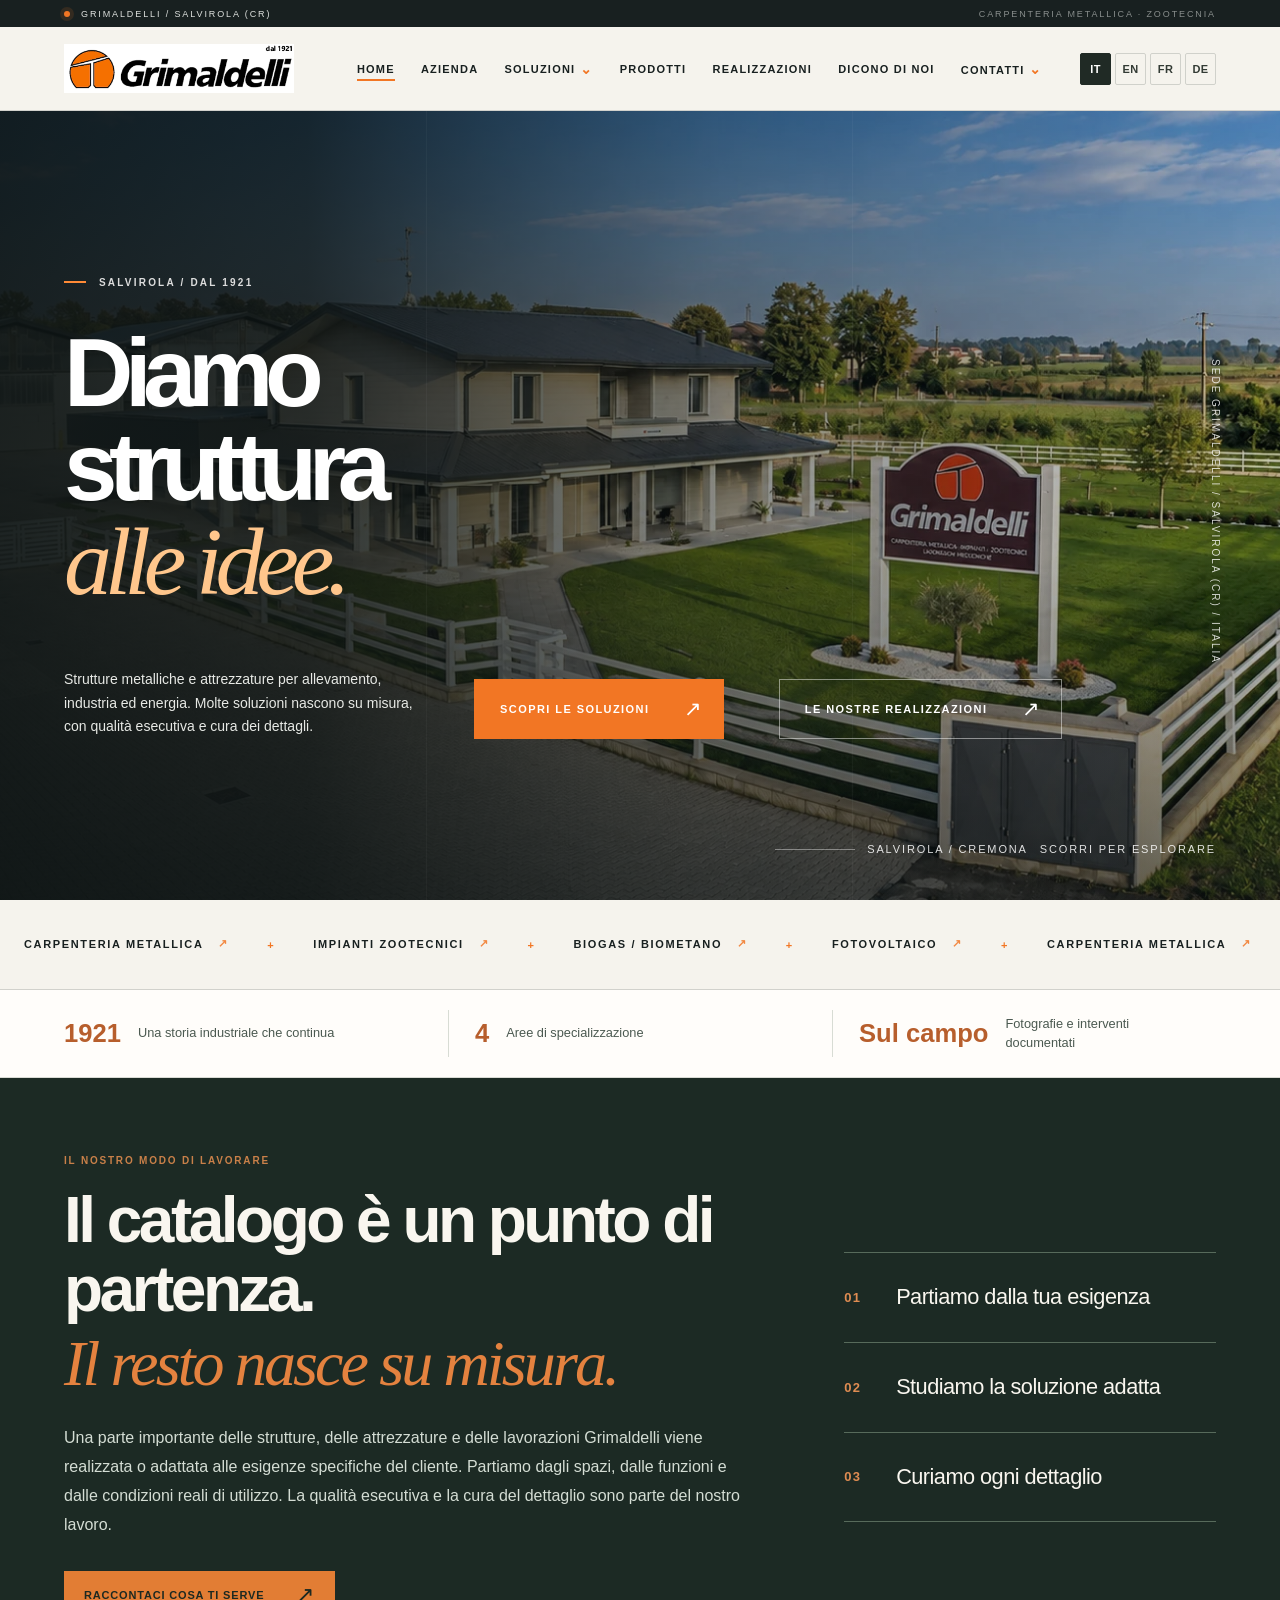
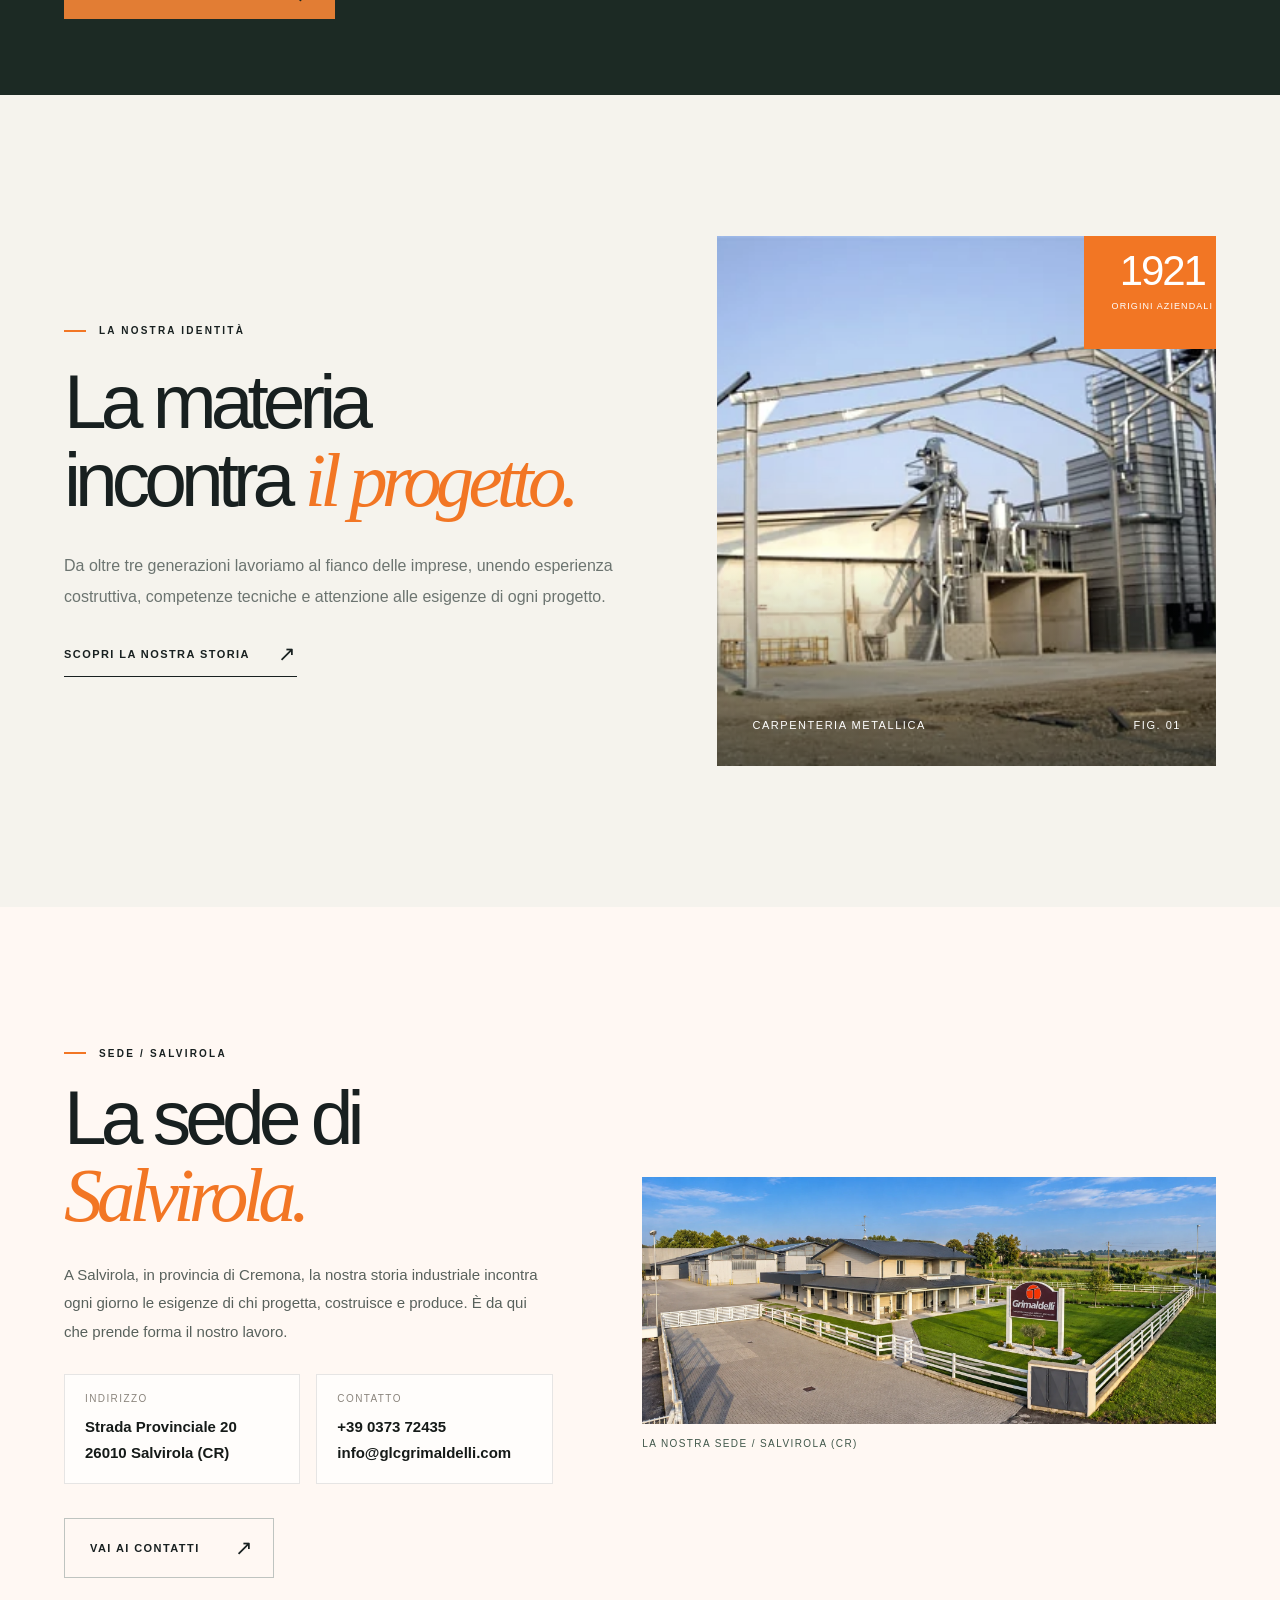
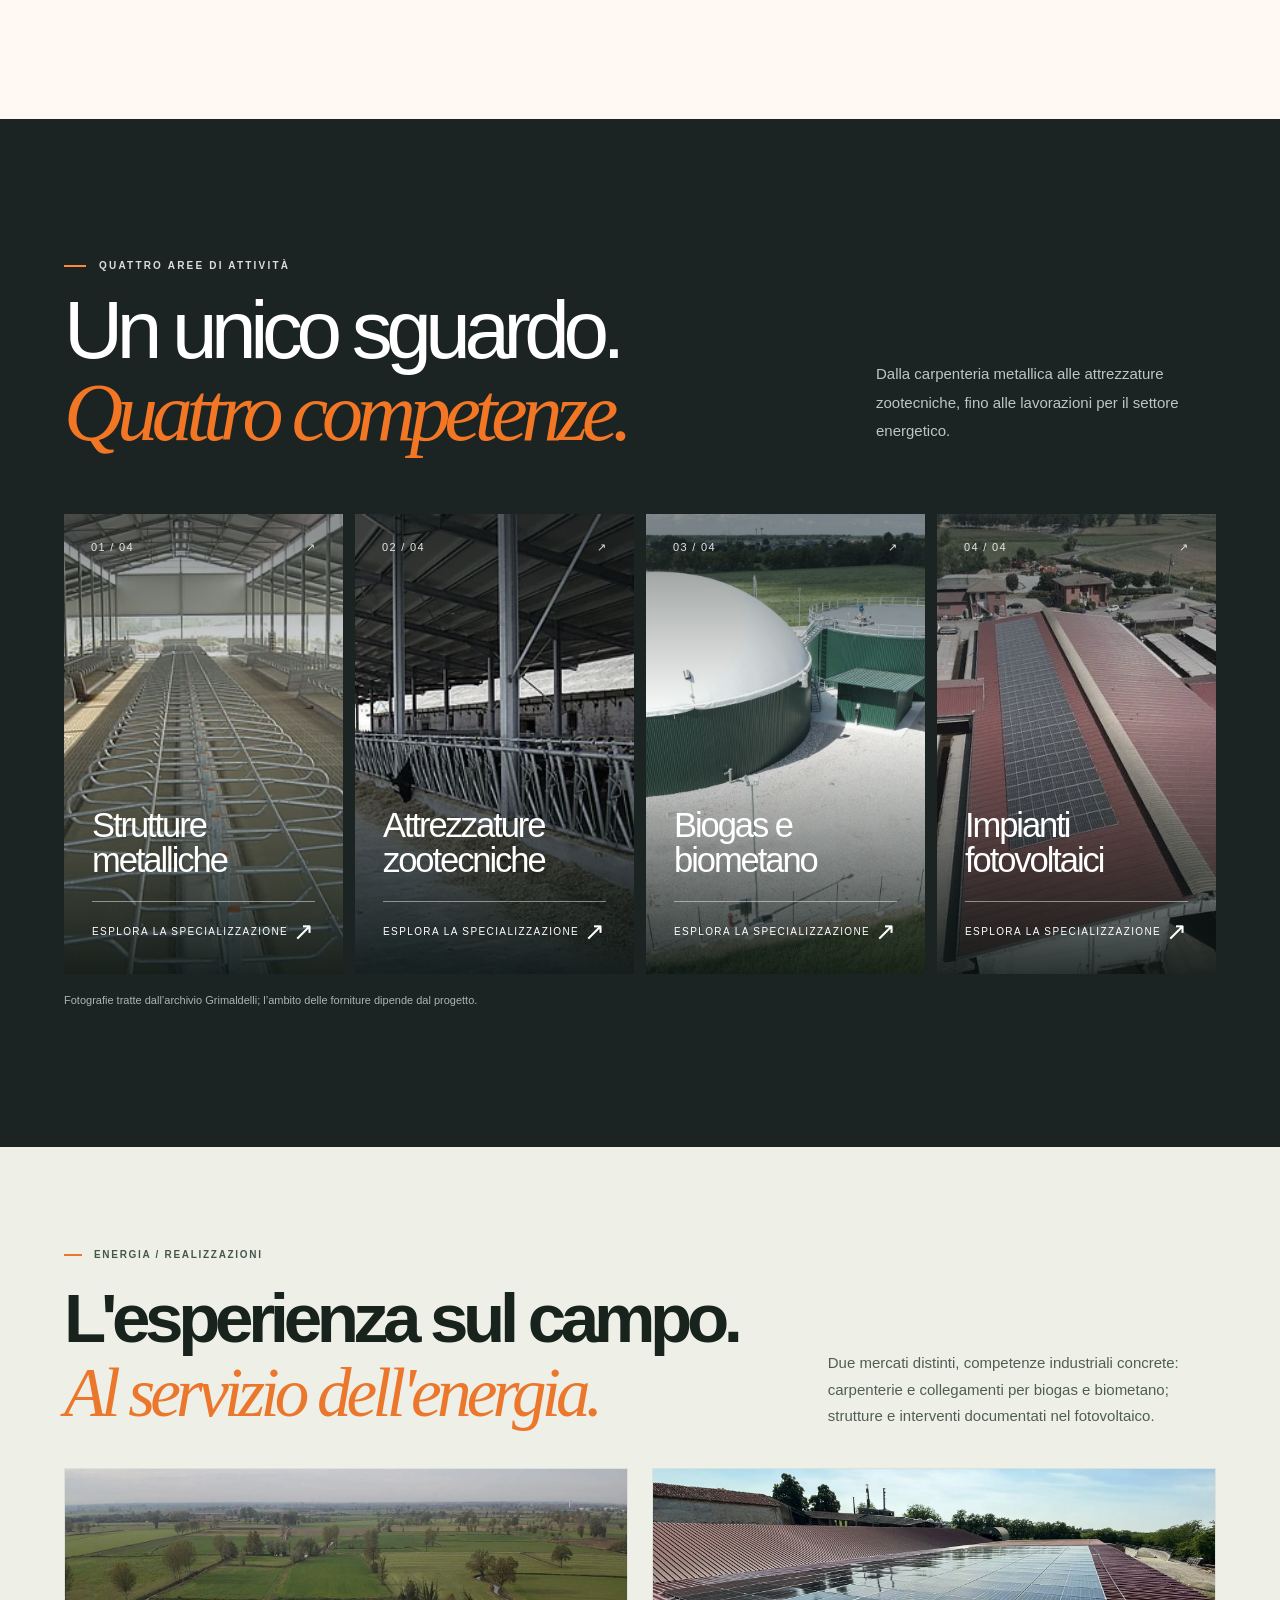
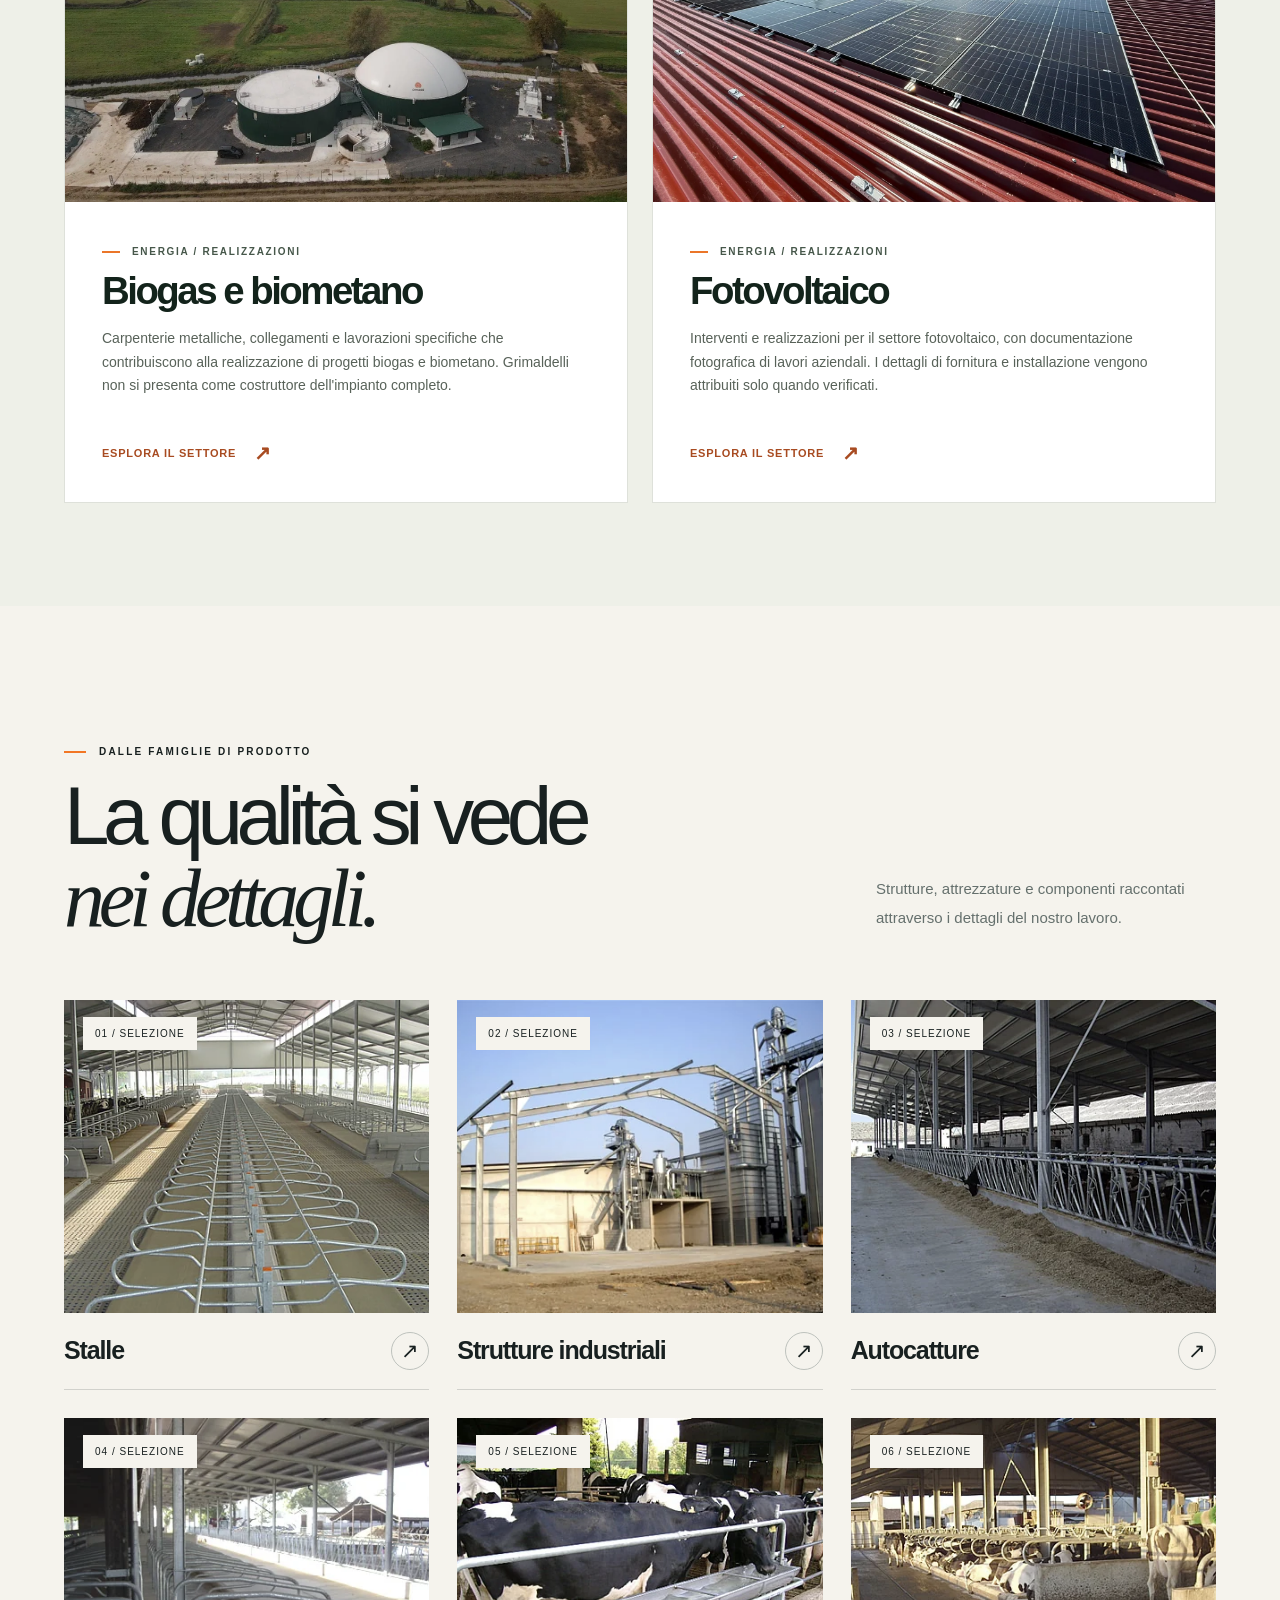
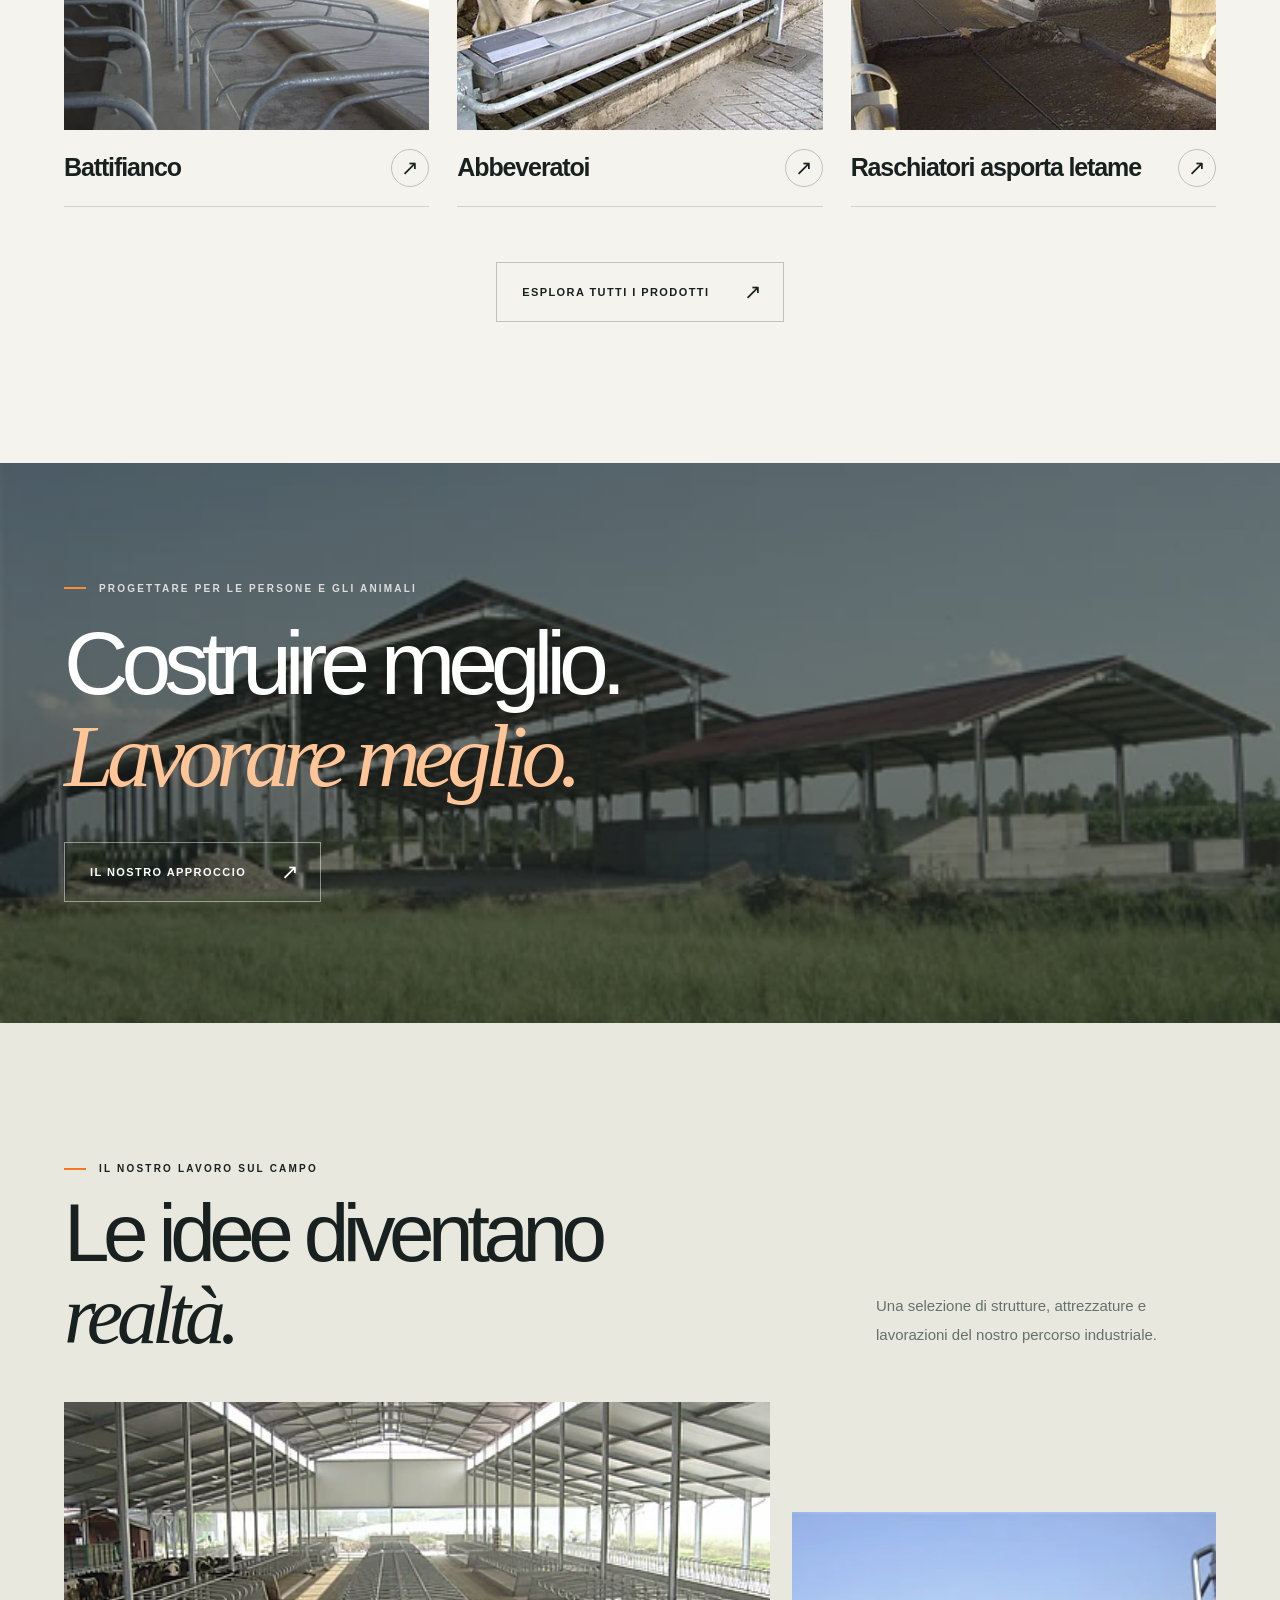
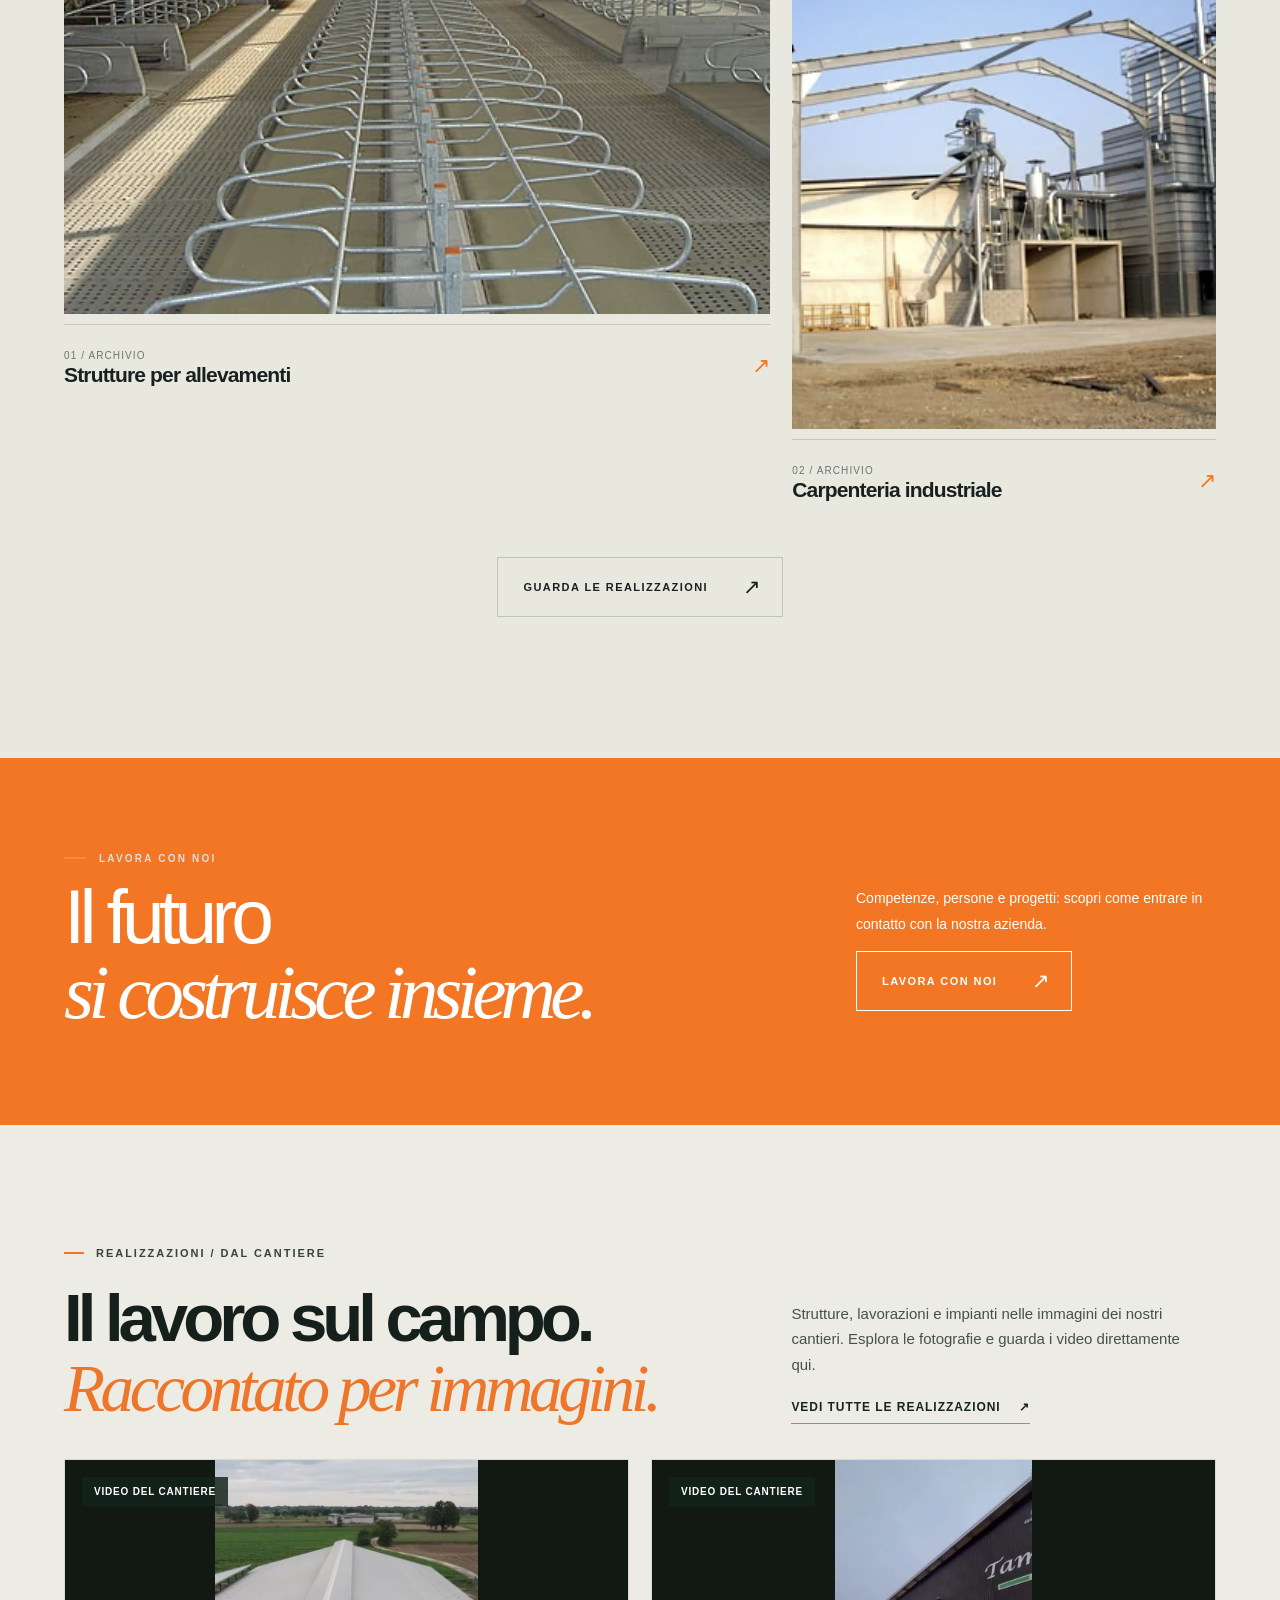
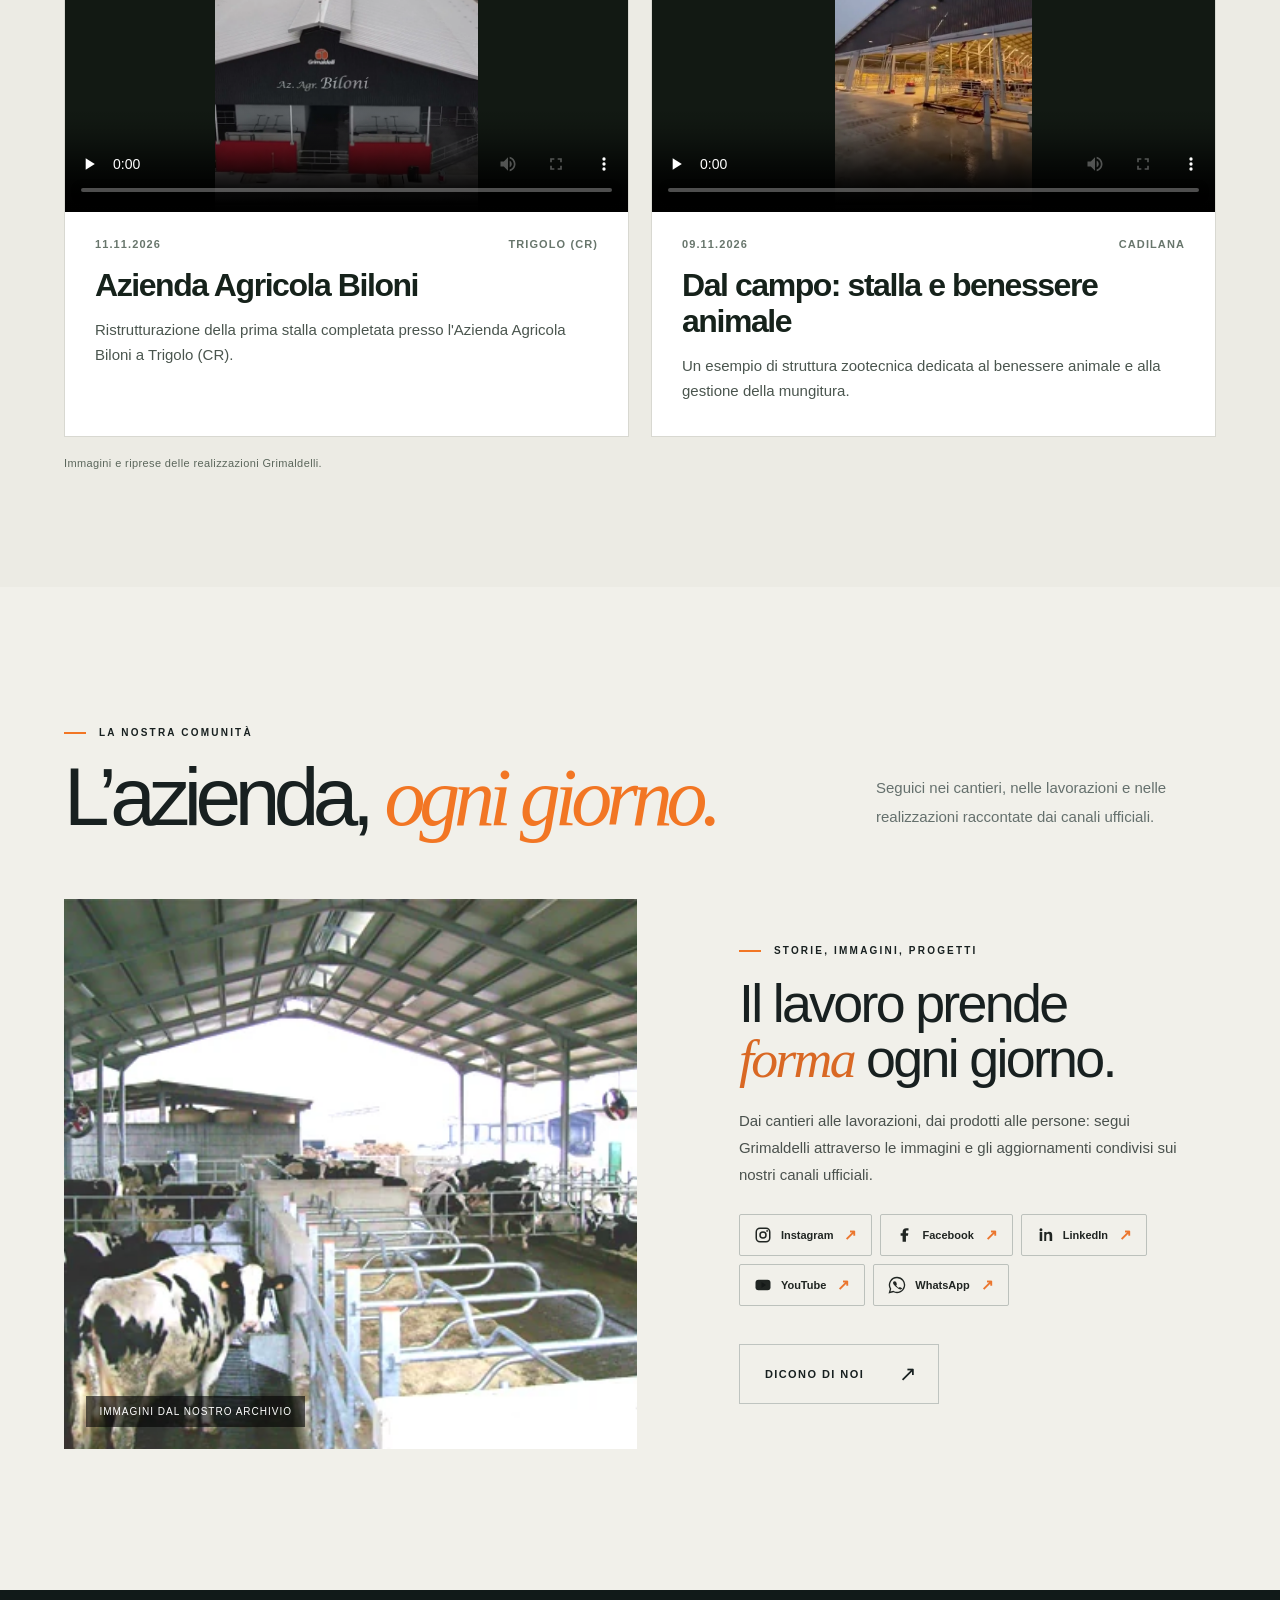
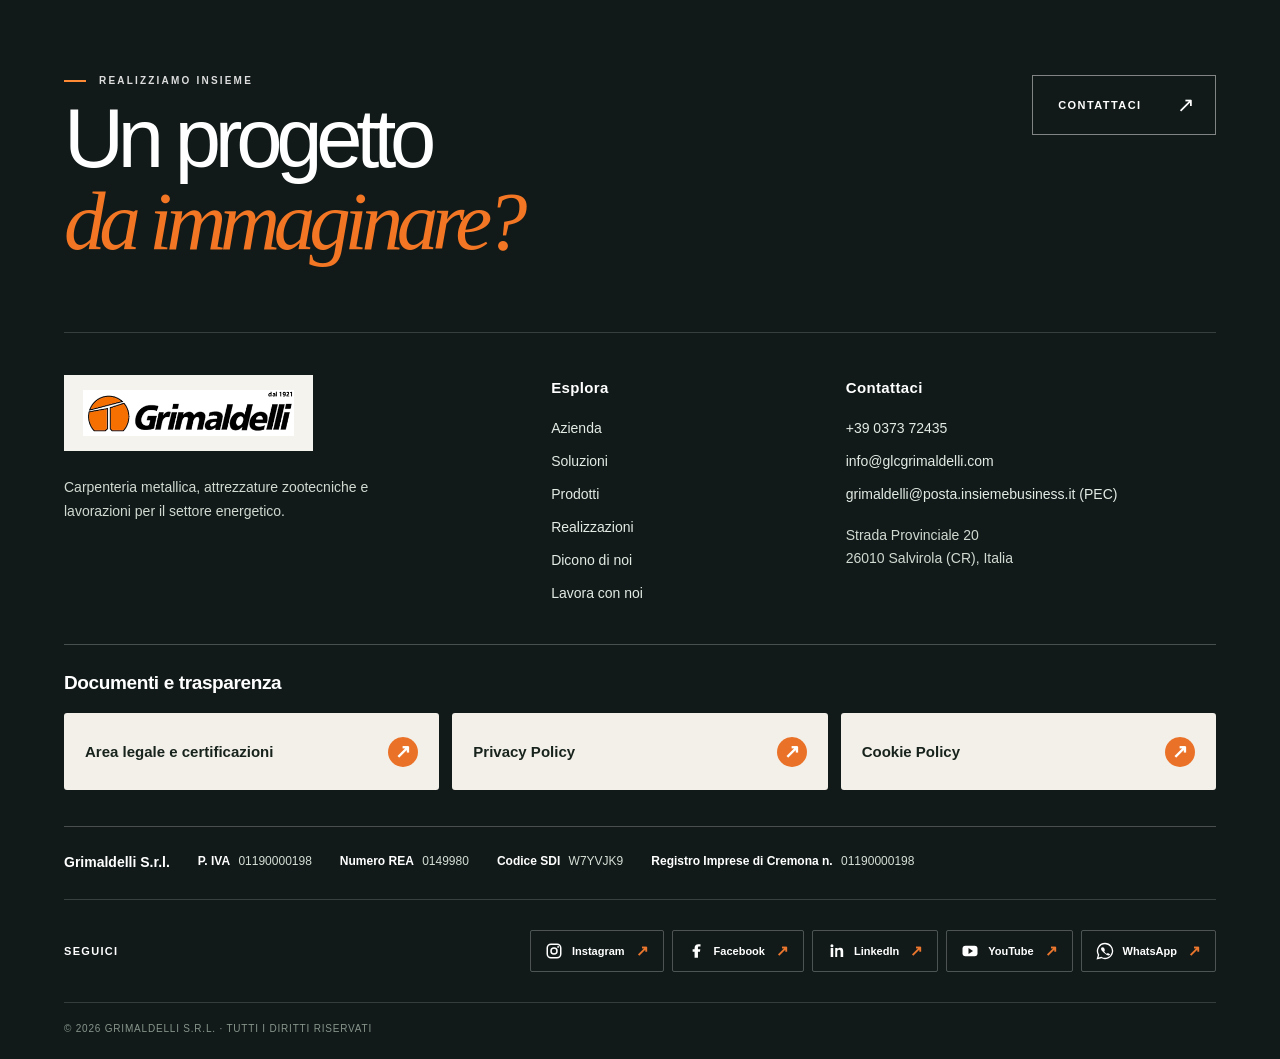
==== commit b4f91fd1: "P10: publish bespoke positioning with cache-safe assets and social metadata" ====
--- a/index.html
+++ b/index.html
@@ -6,17 +6,17 @@
   <meta name="theme-color" content="#141817">
   <meta name="referrer" content="strict-origin-when-cross-origin">
   <meta name="robots" content="noindex,nofollow,noarchive">
-  <meta name="description" content="Grimaldelli: carpenteria metallica, attrezzature per allevamenti e interventi documentati per agricoltura, industria e settore energetico.">
+  <meta name="description" content="Grimaldelli realizza strutture metalliche, attrezzature zootecniche e lavorazioni su misura per allevamento, industria ed energia, con cura del dettaglio.">
   <meta property="og:type" content="website">
   <meta property="og:site_name" content="Grimaldelli">
-  <meta property="og:title" content="Grimaldelli | Carpenteria metallica, zootecnia ed energia">
-  <meta property="og:description" content="Dal 1921, strutture metalliche, attrezzature zootecniche e interventi documentati per l’industria e l’energia.">
+  <meta property="og:title" content="Grimaldelli | Strutture e attrezzature su misura">
+  <meta property="og:description" content="Strutture, attrezzature e lavorazioni adattate alle esigenze del cliente. Qualità esecutiva e cura dei dettagli dal 1921.">
   <meta property="og:image" content="https://gtr2500.github.io/grimaldelli-website-preview/assets/sede-salvirola-2026.webp">
   <meta name="twitter:card" content="summary_large_image">
-  <title>Grimaldelli | Soluzioni che prendono forma</title>
+  <title>Grimaldelli | Strutture e attrezzature su misura</title>
   <link rel="icon" type="image/x-icon" sizes="16x16" href="favicon.ico?v=p10-icona-20261113">
   <link rel="icon" type="image/png" sizes="32x32" href="assets/favicon-grimaldelli-32.png?v=p10-icona-20261113">
-  <link rel="stylesheet" href="editorial.css?v=p10-marketing-conversion-20261113">
+  <link rel="stylesheet" href="editorial.css?v=p10-su-misura-20261113">
   <link rel="stylesheet" href="press-editorial.css?v=p10-chapter-labels-20261113">
   <script defer src="site-data.js?v=p10-editorial-20261112"></script>
   <script defer src="site-locales.js?v=p10-site-structure-20261113"></script>
@@ -30,7 +30,7 @@
   <script defer src="site-energy.js?v=p10-gallery-hero-20261113-b"></script>
   <script defer src="site-marquee.js?v=p10-marquee-no-numbers-20261113"></script>
   <script defer src="site-projects.js?v=p10-site-structure-20261113"></script>
-  <script defer src="site-marketing.js?v=p10-marketing-conversion-20261113"></script>
+  <script defer src="site-marketing.js?v=p10-su-misura-20261113"></script>
   <script defer src="site.js?v=p10-marketing-conversion-20261113"></script>
 </head>
 <body>
--- a/editorial.css
+++ b/editorial.css
@@ -539,3 +539,57 @@
  .p10-mkt-mail-action{width:100%;justify-content:center;padding:14px}
  .p10-mkt-product-evidence{padding-top:28px}
 }
+
+/* P10_CUSTOM_FABRICATION_POSITIONING — made-to-requirement work, not a mass-production claim. */
+.p10-mkt-custom-feature{background:#1c2a24;color:#f9f6ef;padding:clamp(54px,6vw,95px) 0}
+.p10-mkt-custom-inner{display:grid;grid-template-columns:minmax(0,1.3fr) minmax(230px,.7fr);gap:clamp(30px,7vw,115px);align-items:center}
+.p10-mkt-custom-kicker{display:block;font-size:10px;font-weight:800;letter-spacing:.18em;color:#c98049;text-transform:uppercase;margin-bottom:20px}
+.p10-mkt-custom-copy h2{font-size:clamp(38px,5vw,72px);line-height:1.08;letter-spacing:-.055em;font-weight:580;max-width:790px;margin:0}
+.p10-mkt-custom-copy h2 em{display:block;color:#e4823f;font-family:Georgia,"Times New Roman",serif;font-weight:400;letter-spacing:-.045em;margin-top:5px}
+.p10-mkt-custom-copy>p{font-size:clamp(14px,1.25vw,18px);line-height:1.8;color:#d4ddd4;max-width:710px;margin:26px 0 32px}
+.p10-mkt-custom-action,.p10-mkt-catalog-action{display:inline-flex;align-items:center;justify-content:space-between;gap:32px;background:#e27d34;color:#1c2921;text-decoration:none;text-transform:uppercase;font-size:11px;font-weight:830;letter-spacing:.075em;padding:17px 20px;transition:background .18s ease,color .18s ease}
+.p10-mkt-custom-action:hover,.p10-mkt-custom-action:focus-visible,.p10-mkt-catalog-action:hover,.p10-mkt-catalog-action:focus-visible{background:#ffab6b;color:#121e17}
+.p10-mkt-custom-action span{font-size:22px;font-weight:400;line-height:.6}
+.p10-mkt-custom-values{list-style:none;padding:0;margin:0;display:grid;gap:0}
+.p10-mkt-custom-values li{display:flex;gap:20px;align-items:center;min-height:90px;border-top:1px solid #576a5b}
+.p10-mkt-custom-values li:last-child{border-bottom:1px solid #576a5b}
+.p10-mkt-custom-values small{font-size:13px;letter-spacing:.1em;color:#df8c52;min-width:32px;font-weight:760}
+.p10-mkt-custom-values strong{font-size:clamp(17px,1.7vw,24px);font-weight:540;letter-spacing:-.025em;line-height:1.3}
+.p10-mkt-catalog-note{background:#e9ede6;border-bottom:1px solid #d6ded4;padding:clamp(26px,4vw,52px) 0}
+.p10-mkt-catalog-inner{display:grid;grid-template-columns:minmax(0,1fr) auto;align-items:center;gap:30px}
+.p10-mkt-catalog-note .p10-mkt-custom-kicker{margin-bottom:10px}
+.p10-mkt-catalog-note h2{color:#203229;font-size:clamp(26px,3.3vw,43px);font-weight:620;line-height:1.1;letter-spacing:-.05em;margin:0 0 12px}
+.p10-mkt-catalog-note p{max-width:690px;color:#556357;font-size:14px;line-height:1.75;margin:0}
+.p10-mkt-catalog-action{max-width:310px;text-align:left}
+.p10-mkt-product-custom{margin:24px 0 42px;border:1px solid #d4dcd0;border-left:4px solid #cf793e;background:#f3f5ef;display:flex;align-items:center;justify-content:space-between;gap:24px;padding:26px 28px}
+.p10-mkt-product-custom h3{font-size:clamp(22px,2.2vw,30px);color:#1b3024;line-height:1.18;letter-spacing:-.045em;margin:0 0 9px}
+.p10-mkt-product-custom p{color:#526254;font-size:14px;line-height:1.7;max-width:630px;margin:0}
+.p10-mkt-product-custom a,.p10-mkt-solution-custom a{display:inline-flex;align-items:center;justify-content:space-between;gap:20px;flex-shrink:0;padding:14px 18px;color:#fff;background:#253c2d;font-size:12px;font-weight:800;text-decoration:none}
+.p10-mkt-product-custom a:hover,.p10-mkt-product-custom a:focus-visible,.p10-mkt-solution-custom a:hover,.p10-mkt-solution-custom a:focus-visible{color:#fff;background:#ae612e}
+.p10-mkt-solution-custom{padding:20px 22px;background:#e9ece5;border-top:2px solid #ce7a43;max-width:630px;margin:14px 0 24px}
+.p10-mkt-solution-custom strong{display:block;color:#1b3124;font-size:18px;line-height:1.3;font-weight:670}
+.p10-mkt-solution-custom p{font-size:14px;color:#44594b;line-height:1.7;margin:10px 0 18px}
+.p10-mkt-solution-custom a{width:max-content;max-width:100%;white-space:normal}
+@media(max-width:900px){
+ .p10-mkt-custom-inner{grid-template-columns:1fr;gap:34px}
+ .p10-mkt-custom-values{grid-template-columns:repeat(3,minmax(0,1fr));gap:18px}
+ .p10-mkt-custom-values li{align-items:flex-start;flex-direction:column;gap:11px;min-height:130px;padding-top:16px}
+ .p10-mkt-custom-values strong{font-size:18px}
+ .p10-mkt-catalog-inner{grid-template-columns:1fr}
+ .p10-mkt-catalog-action{width:max-content;max-width:100%}
+ .p10-mkt-product-custom{flex-direction:column;align-items:stretch}
+ .p10-mkt-product-custom a{width:max-content;max-width:100%}
+}
+@media(max-width:560px){
+ .p10-mkt-custom-feature{padding:44px 0 52px}
+ .p10-mkt-custom-copy h2{font-size:clamp(35px,8.6vw,48px)}
+ .p10-mkt-custom-copy>p{font-size:14px;margin:20px 0 25px}
+ .p10-mkt-custom-values{grid-template-columns:1fr;gap:0}
+ .p10-mkt-custom-values li{flex-direction:row;align-items:center;min-height:66px;padding-top:0;gap:18px}
+ .p10-mkt-custom-values strong{font-size:17px}
+ .p10-mkt-catalog-action,.p10-mkt-custom-action{width:100%;font-size:10px;gap:15px}
+ .p10-mkt-product-custom{padding:20px 18px}
+ .p10-mkt-product-custom a{width:100%}
+ .p10-mkt-solution-custom{padding:19px}
+ .p10-mkt-solution-custom a{width:100%}
+}
